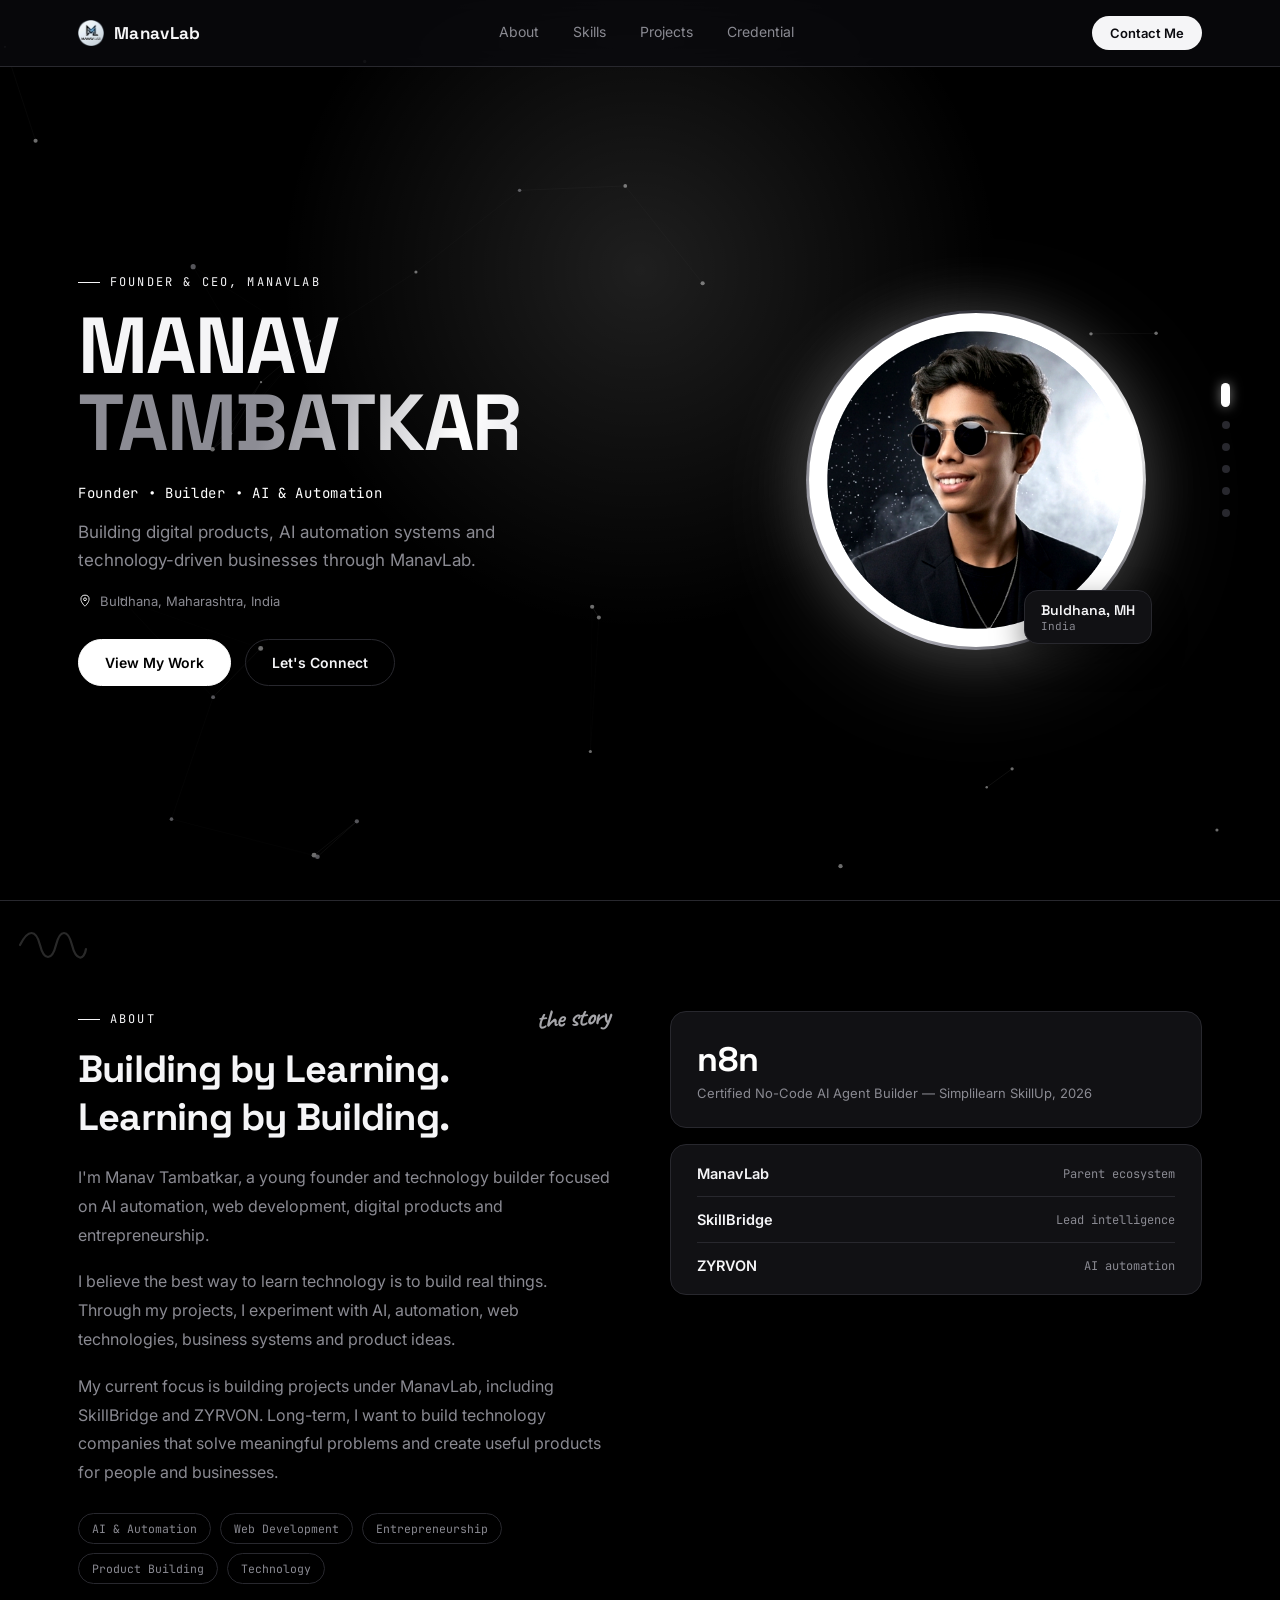
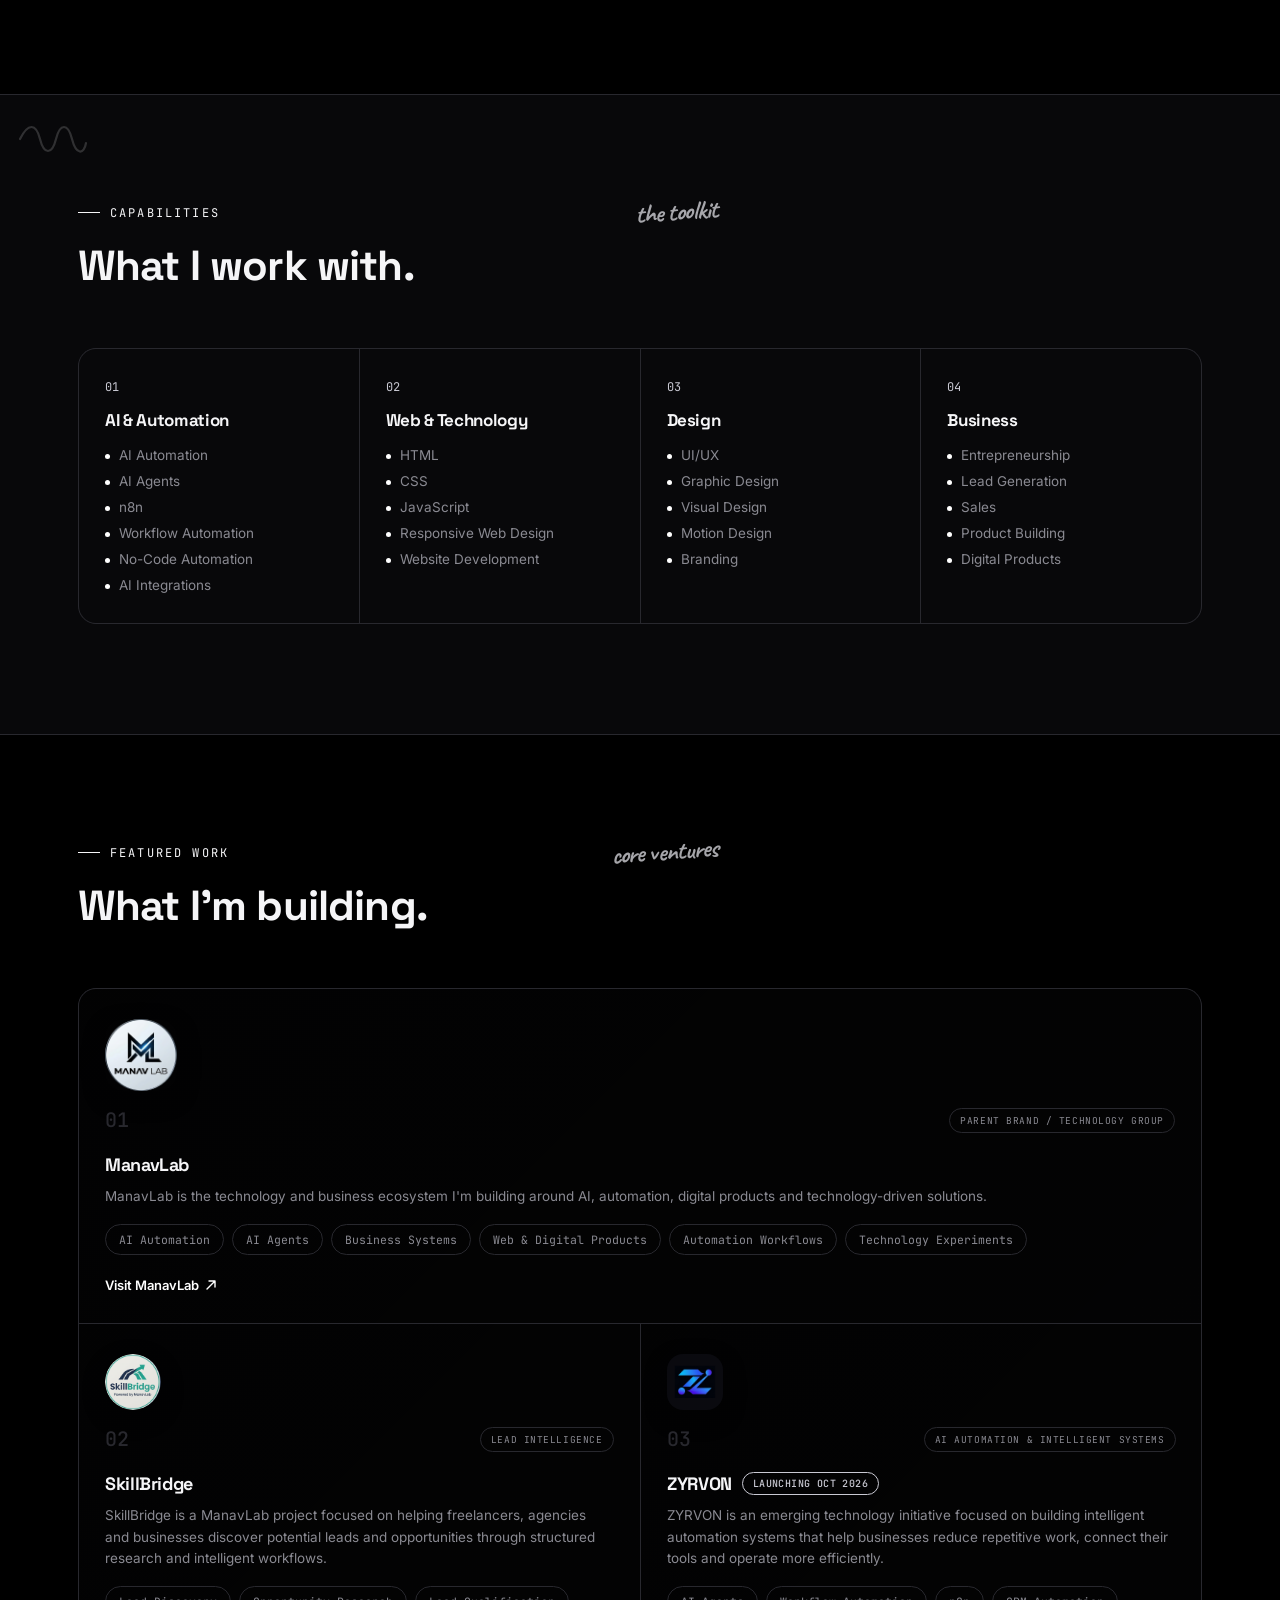
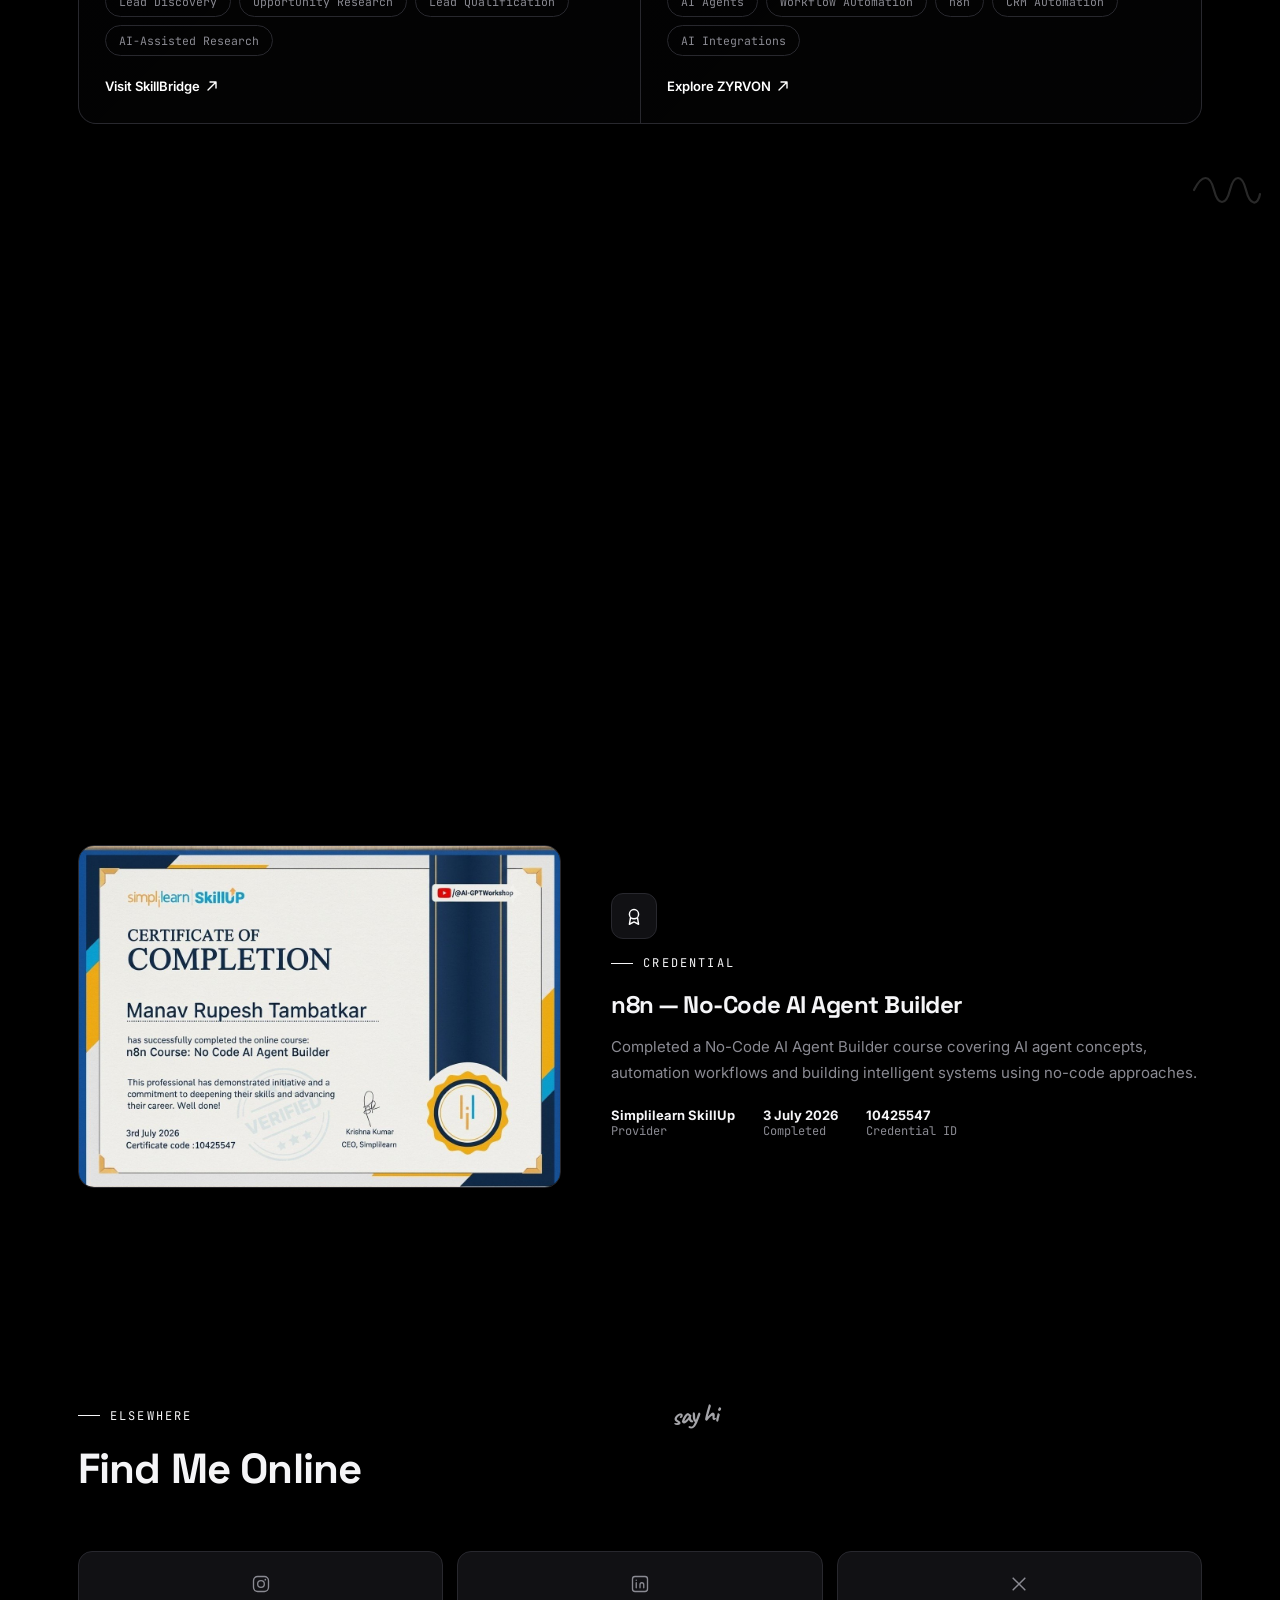
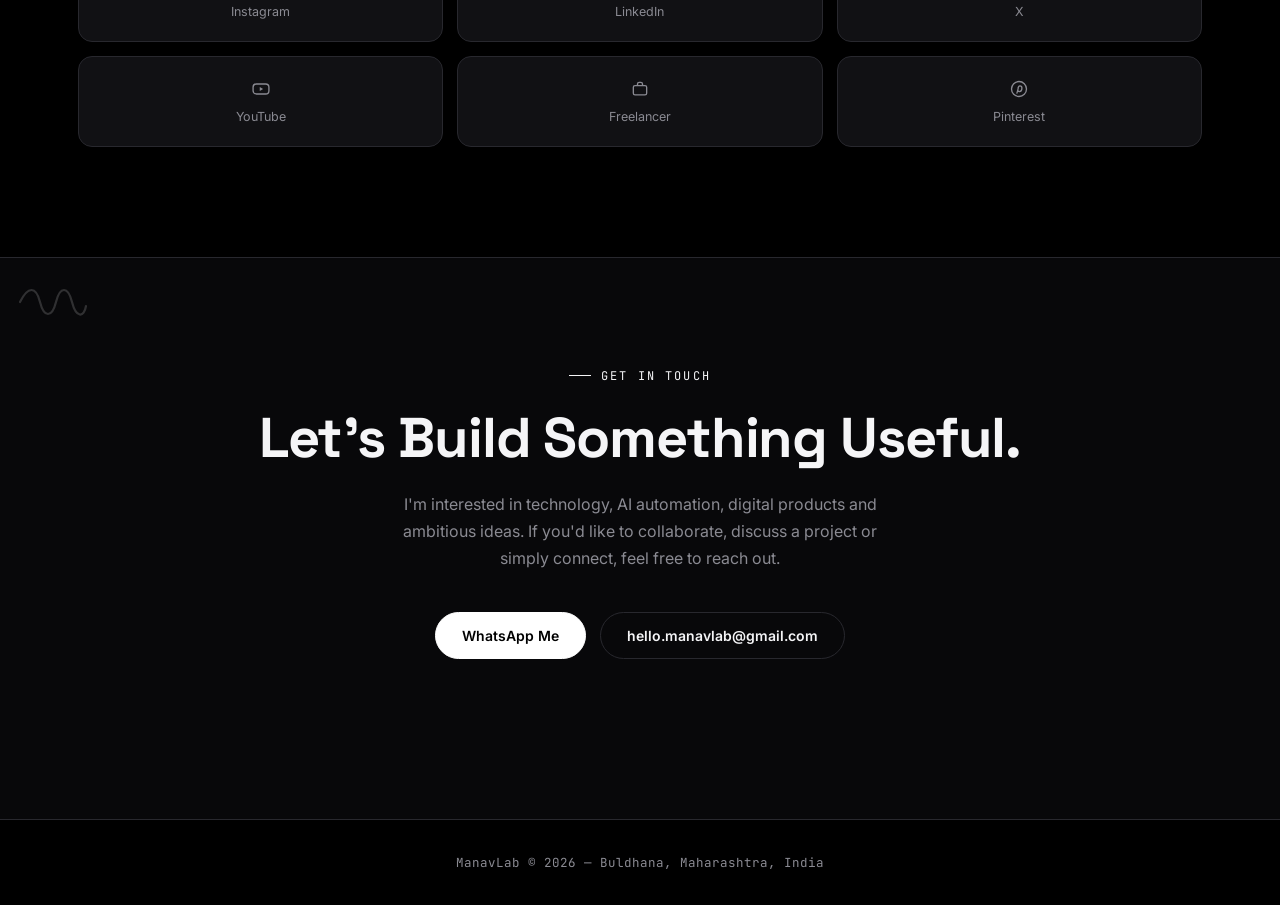
==== index.html @ f9acd912 "index.html" ====
<!DOCTYPE html>
<html lang="en">
<head>
<meta charset="UTF-8">
<meta name="viewport" content="width=device-width, initial-scale=1.0">
<title>Manav Tambatkar — Founder, Builder &amp; AI Automation</title>
<meta name="description" content="Portfolio of Manav Tambatkar, founder and technology builder working on AI automation, web development, digital products and technology ventures through ManavLab.">
<meta property="og:type" content="website">
<meta property="og:url" content="https://manav-tambatkar-krap.vercel.app">
<meta property="og:title" content="Manav Tambatkar — Founder, Builder &amp; AI Automation">
<meta property="og:description" content="Portfolio of Manav Tambatkar, founder and technology builder working on AI automation, web development, digital products and technology ventures through ManavLab.">
<meta name="twitter:card" content="summary">
<meta name="twitter:title" content="Manav Tambatkar — Founder, Builder &amp; AI Automation">
<meta name="twitter:description" content="Portfolio of Manav Tambatkar, founder and technology builder working on AI automation, web development, digital products and technology ventures through ManavLab.">
<link rel="preconnect" href="https://fonts.googleapis.com">
<link rel="preconnect" href="https://fonts.gstatic.com" crossorigin>
<link href="https://fonts.googleapis.com/css2?family=Space+Grotesk:wght@400;500;600;700&family=Inter:wght@400;500;600;700&family=JetBrains+Mono:wght@400;500&family=Caveat:wght@600;700&display=swap" rel="stylesheet">
<style>
  :root{
    --bg:#000000;
    --bg-alt:#08080a;
    --surface:#111114;
    --surface-2:#18181c;
    --border:#28282e;
    --text:#f5f5f7;
    --muted:#8a8a92;
    --blue:#ffffff;
    --purple:#c9c9d3;
    --cyan:#e8e8ec;
    --glow: 255,255,255;
  }
  *{margin:0;padding:0;box-sizing:border-box;}
  html{scroll-behavior:smooth;}
  body{
    background:var(--bg);
    color:var(--text);
    font-family:'Inter',sans-serif;
    overflow-x:hidden;
    -webkit-font-smoothing:antialiased;
    cursor:default;
  }
  ::selection{background:#fff;color:#000;}
  a{color:inherit;text-decoration:none;}
  .wrap{max-width:1180px;margin:0 auto;padding:0 28px;}
  .eyebrow{
    font-family:'JetBrains Mono',monospace;
    font-size:12px;letter-spacing:.18em;text-transform:uppercase;
    color:var(--text);display:flex;align-items:center;gap:10px;margin-bottom:18px;
  }
  .eyebrow::before{content:'';width:22px;height:1px;background:var(--text);display:inline-block;}
  h1,h2,h3{font-family:'Space Grotesk',sans-serif;font-weight:700;letter-spacing:-.02em;}

  /* scroll reveal */
  .reveal{opacity:0;transform:translateY(28px);transition:opacity .8s cubic-bezier(.16,1,.3,1),transform .8s cubic-bezier(.16,1,.3,1);}
  .reveal.in{opacity:1;transform:translateY(0);}
  .reveal-stagger.in > *{opacity:1;transform:translateY(0);}
  .reveal-stagger > *{opacity:0;transform:translateY(24px);transition:opacity .7s cubic-bezier(.16,1,.3,1),transform .7s cubic-bezier(.16,1,.3,1);}
  .reveal-stagger > *:nth-child(1){transition-delay:.03s;}
  .reveal-stagger > *:nth-child(2){transition-delay:.11s;}
  .reveal-stagger > *:nth-child(3){transition-delay:.19s;}
  .reveal-stagger > *:nth-child(4){transition-delay:.27s;}
  .reveal-stagger > *:nth-child(5){transition-delay:.35s;}
  .reveal-stagger > *:nth-child(6){transition-delay:.43s;}
  .reveal-stagger > *:nth-child(7){transition-delay:.51s;}
  .reveal-stagger > *:nth-child(8){transition-delay:.59s;}
  .reveal-stagger > *:nth-child(9){transition-delay:.67s;}

  @media(prefers-reduced-motion: reduce){
    html{scroll-behavior:auto;}
    *{animation-duration:.001ms !important; transition-duration:.001ms !important;}
    .reveal, .reveal-stagger > *{opacity:1 !important;transform:none !important;}
  }

  /* ---------- NAV ---------- */
  header{
    position:fixed;top:0;left:0;right:0;z-index:100;
    background:rgba(10,10,15,.72);backdrop-filter:blur(14px);
    border-bottom:1px solid var(--border);
  }
  nav{display:flex;align-items:center;justify-content:space-between;padding:16px 28px;max-width:1180px;margin:0 auto;}
  .brand{display:flex;align-items:center;gap:10px;font-family:'Space Grotesk',sans-serif;font-weight:700;font-size:17px;letter-spacing:.02em;}
  .brand img{height:26px;width:auto;display:block;}
  .navlinks{display:flex;gap:34px;font-size:14px;color:var(--muted);}
  .navlinks a{position:relative;padding-bottom:3px;transition:color .2s;}
  .navlinks a::after{content:'';position:absolute;left:0;bottom:0;width:0;height:1px;background:#fff;transition:width .3s cubic-bezier(.16,1,.3,1);}
  .navlinks a:hover{color:var(--text);}
  .navlinks a:hover::after{width:100%;}
  .nav-cta{
    font-size:13px;font-weight:600;padding:9px 18px;border-radius:100px;
    background:var(--text);color:#0a0a0f;
  }
  .nav-cta:hover{background:var(--blue);color:#fff;}
  .burger{display:none;background:none;border:none;color:var(--text);font-size:22px;}
  @media(max-width:820px){
    .navlinks{display:none;}
  }

  /* ---------- HERO ---------- */
  .hero{
    position:relative;min-height:100svh;display:flex;align-items:center;
    padding:140px 0 80px;overflow:hidden;
  }
  #node-canvas{position:absolute;inset:0;width:100%;height:100%;opacity:.5;}
  .spotlight{
    position:absolute;inset:0;pointer-events:none;z-index:1;
    background:radial-gradient(600px circle at var(--mx,50%) var(--my,30%), rgba(var(--glow),.12), transparent 60%);
    transition:background .1s linear;
  }
  .hero-inner{
    position:relative;z-index:2;display:grid;grid-template-columns:1.15fr .85fr;
    gap:60px;align-items:center;width:100%;
  }
  .hero .eyebrow{opacity:0;transform:translateY(16px);animation:heroIn .8s cubic-bezier(.16,1,.3,1) .1s forwards;}
  .hero h1{
    font-size:clamp(40px,6.2vw,84px);line-height:.97;margin-bottom:22px;
    opacity:0;transform:translateY(20px);animation:heroIn .9s cubic-bezier(.16,1,.3,1) .22s forwards;
  }
  .hero h1 .line2{
    background:linear-gradient(110deg,#8c8c94 20%,var(--blue) 40%,var(--purple) 55%,#8c8c94 75%);
    background-size:220% 100%;
    -webkit-background-clip:text;background-clip:text;color:transparent;
    animation:shimmer 5s linear infinite;
    display:inline-block;
  }
  @keyframes shimmer{
    0%{background-position:180% 0;}
    100%{background-position:-40% 0;}
  }
  @keyframes heroIn{to{opacity:1;transform:translateY(0);}}
  .hero p.lede{
    font-size:17px;line-height:1.65;color:var(--muted);max-width:480px;margin-bottom:18px;
    opacity:0;transform:translateY(18px);animation:heroIn .9s cubic-bezier(.16,1,.3,1) .38s forwards;
  }
  .hero-subtitle{
    font-family:'JetBrains Mono',monospace;font-size:14px;letter-spacing:.05em;
    color:var(--blue);margin-bottom:16px;
    opacity:0;transform:translateY(18px);animation:heroIn .9s cubic-bezier(.16,1,.3,1) .28s forwards;
  }
  .hero-location{
    display:flex;align-items:center;gap:8px;font-size:13px;color:var(--muted);margin-bottom:30px;
    opacity:0;transform:translateY(16px);animation:heroIn .9s cubic-bezier(.16,1,.3,1) .46s forwards;
  }
  .hero-location svg{flex-shrink:0;color:var(--blue);}
  @media(max-width:900px){.hero-location{justify-content:center;}}
  .hero-actions{
    display:flex;gap:14px;flex-wrap:wrap;
    opacity:0;transform:translateY(18px);animation:heroIn .9s cubic-bezier(.16,1,.3,1) .56s forwards;
  }
  .btn{
    position:relative;overflow:hidden;
    display:inline-flex;align-items:center;gap:8px;padding:14px 26px;border-radius:100px;
    font-size:14px;font-weight:600;border:1px solid var(--border);transition:.25s;
  }
  .btn::before{
    content:'';position:absolute;top:0;left:-120%;width:60%;height:100%;
    background:linear-gradient(110deg,transparent,rgba(255,255,255,.5),transparent);
    transform:skewX(-20deg);transition:left .6s ease;
  }
  .btn:hover::before{left:140%;}
  .btn-primary{background:#fff;border-color:#fff;color:#000;box-shadow:0 0 0 0 rgba(255,255,255,.4);}
  .btn-primary:hover{transform:translateY(-2px);box-shadow:0 8px 30px rgba(255,255,255,.25);}
  .btn-ghost{color:var(--text);}
  .btn-ghost:hover{border-color:var(--text);transform:translateY(-2px);}
  .hero-photo{
    position:relative;justify-self:center;
    opacity:0;transform:scale(.9);animation:photoIn 1s cubic-bezier(.16,1,.3,1) .2s forwards;
  }
  @keyframes photoIn{to{opacity:1;transform:scale(1);}}
  .photo-ring{
    position:relative;width:min(340px,80vw);aspect-ratio:1/1;border-radius:50%;
    padding:3px;background:conic-gradient(from var(--rot,0deg),#2a2a32,var(--blue),#2a2a32 40%,var(--purple) 60%,#2a2a32);
    animation:spinRing 8s linear infinite;
    box-shadow:0 0 60px rgba(var(--glow),.18);
  }
  @keyframes spinRing{to{--rot:360deg;}}
  @property --rot{syntax:'<angle>';inherits:true;initial-value:0deg;}
  .photo-ring img{
    width:100%;height:100%;border-radius:50%;object-fit:cover;display:block;
    background:var(--bg);
    filter:contrast(1.15) brightness(1.05) saturate(1.1) drop-shadow(0 20px 50px rgba(255,255,255,.15));
  }
  .badge-float{
    position:absolute;bottom:6px;right:-6px;background:var(--surface);
    border:1px solid var(--border);border-radius:14px;padding:10px 16px;
    font-family:'JetBrains Mono',monospace;font-size:11px;color:var(--muted);
    box-shadow:0 12px 30px rgba(0,0,0,.5);
    opacity:0;animation:heroIn .7s cubic-bezier(.16,1,.3,1) .8s forwards;
  }
  .badge-float b{color:var(--text);display:block;font-family:'Space Grotesk',sans-serif;font-size:14px;font-weight:600;}
  @media(max-width:900px){
    .hero-inner{grid-template-columns:1fr;text-align:center;gap:36px;}
    .hero p.lede{margin-left:auto;margin-right:auto;}
    .hero-actions{justify-content:center;}
    .hero-photo{order:-1;}
  }

  /* ---------- SECTION SHELL ---------- */
  section{padding:110px 0;position:relative;scroll-margin-top:70px;}
  html{scroll-snap-type:y proximity;}
  .hero, #about, #skills, #projects, #cert, #contact{scroll-snap-align:start;}
  .section-head{max-width:640px;margin-bottom:56px;position:relative;}
  .section-head h2{font-size:clamp(28px,4vw,42px);}
  .script-accent{
    font-family:'Caveat',cursive;font-weight:700;color:var(--text);
    display:inline-block;transform:rotate(-3deg);opacity:.88;
    font-size:1.5em;line-height:1;position:relative;
  }
  .flourish{
    position:absolute;top:-6px;right:0;font-size:26px;
    transform:rotate(-4deg);opacity:.75;color:#dcdce2;
    pointer-events:none;white-space:nowrap;
  }
  @media(max-width:700px){.flourish{position:static;display:block;margin-top:4px;transform:rotate(-2deg);}}

  /* doodle squiggle decorations */
  .doodle{position:absolute;opacity:.16;pointer-events:none;z-index:0;animation:doodleFloat 7s ease-in-out infinite;}
  .doodle svg{display:block;}
  @keyframes doodleFloat{
    0%,100%{transform:translateY(0) rotate(0deg);}
    50%{transform:translateY(-14px) rotate(4deg);}
  }
  .doodle-tl{top:24px;left:18px;animation-delay:.2s;}
  .doodle-br{bottom:24px;right:18px;animation-delay:1.1s;}

  /* side pagination dots */
  .side-nav{
    position:fixed;right:22px;top:50%;transform:translateY(-50%);
    z-index:90;display:flex;flex-direction:column;gap:14px;
  }
  .side-nav a{
    width:8px;height:8px;border-radius:50%;background:var(--border);
    display:block;transition:.3s;position:relative;
  }
  .side-nav a::after{
    content:attr(data-label);position:absolute;right:18px;top:50%;transform:translateY(-50%);
    font-family:'JetBrains Mono',monospace;font-size:10px;color:var(--muted);
    white-space:nowrap;opacity:0;transition:opacity .2s;
  }
  .side-nav a:hover::after{opacity:1;}
  .side-nav a.active{background:#fff;width:9px;height:24px;border-radius:5px;box-shadow:0 0 12px rgba(255,255,255,.5);}
  @media(max-width:900px){.side-nav{display:none;}}

  /* ---------- ABOUT ---------- */
  #about{border-top:1px solid var(--border);}
  .about-grid{display:grid;grid-template-columns:1fr 1fr;gap:60px;align-items:start;}
  .about-grid p{color:var(--muted);font-size:16px;line-height:1.8;margin-bottom:18px;}
  .tag-row{display:flex;flex-wrap:wrap;gap:9px;margin-top:26px;}
  .tag{
    font-family:'JetBrains Mono',monospace;font-size:11.5px;padding:7px 13px;
    border:1px solid var(--border);border-radius:100px;color:var(--muted);
  }
  .stat-card{background:var(--surface);border:1px solid var(--border);border-radius:16px;padding:26px;margin-bottom:16px;}
  .stat-card .num{font-family:'Space Grotesk',sans-serif;font-size:34px;font-weight:700;color:var(--blue);}
  .stat-card .lbl{font-size:13px;color:var(--muted);margin-top:4px;}
  .stat-row{display:grid;grid-template-columns:1fr 1fr;gap:16px;}
  .stat-list{list-style:none;background:var(--surface);border:1px solid var(--border);border-radius:16px;padding:6px 26px;}
  .stat-list li{font-size:14.5px;font-weight:600;color:var(--text);padding:14px 0;display:flex;align-items:center;justify-content:space-between;gap:10px;border-top:1px solid var(--border);}
  .stat-list li:first-child{border-top:none;}
  .stat-list li span{font-size:12px;font-weight:400;color:var(--muted);font-family:'JetBrains Mono',monospace;}
  @media(max-width:820px){.about-grid{grid-template-columns:1fr;}}

  /* ---------- SKILLS ---------- */
  #skills{background:var(--bg-alt);border-top:1px solid var(--border);border-bottom:1px solid var(--border);}
  .skill-grid{display:grid;grid-template-columns:repeat(4,1fr);gap:1px;background:var(--border);border:1px solid var(--border);border-radius:18px;overflow:hidden;}
  .skill-col{background:var(--bg-alt);padding:30px 26px;}
  .skill-col .idx{font-family:'JetBrains Mono',monospace;color:var(--purple);font-size:12px;margin-bottom:14px;}
  .skill-col h3{font-size:17px;margin-bottom:16px;}
  .skill-col ul{list-style:none;display:flex;flex-direction:column;gap:10px;}
  .skill-col li{font-size:13.5px;color:var(--muted);padding-left:14px;position:relative;}
  .skill-col li::before{content:'';position:absolute;left:0;top:7px;width:5px;height:5px;border-radius:50%;background:var(--blue);}
  @media(max-width:900px){.skill-grid{grid-template-columns:1fr 1fr;}}
  @media(max-width:560px){.skill-grid{grid-template-columns:1fr;}}

  /* ---------- PROJECTS ---------- */
  .proj-card{
    background:var(--surface);background-size:cover;background-position:center;padding:30px 26px;display:flex;flex-direction:column;min-height:230px;
    transition:all .3s, transform .25s cubic-bezier(.16,1,.3,1);
    transform-style:preserve-3d;will-change:transform;position:relative;overflow:hidden;
  }
  .proj-card::after{
    content:'';position:absolute;inset:0;
    background:linear-gradient(135deg, rgba(0,0,0,.88) 0%, rgba(0,0,0,.82) 100%);
    z-index:0;pointer-events:none;transition:opacity .3s;
  }
  .proj-card > *{position:relative;z-index:1;}
  .proj-card:hover{box-shadow:0 20px 50px rgba(0,0,0,.7), inset 0 1px 0 rgba(255,255,255,.06);z-index:2;}
  .proj-card:hover::after{opacity:0.8;}
  .proj-card::before{
    content:'';position:absolute;inset:0;opacity:0;transition:opacity .3s;
    background:radial-gradient(220px circle at var(--px,50%) var(--py,50%), rgba(255,255,255,.1), transparent 70%);
    pointer-events:none;z-index:2;
  }
  .proj-card:hover::before{opacity:1;}
  .proj-top{display:flex;align-items:center;justify-content:space-between;margin-bottom:20px;}
  .proj-num{font-family:'JetBrains Mono',monospace;font-size:20px;font-weight:500;color:var(--border);}
  .proj-label{
    font-family:'JetBrains Mono',monospace;font-size:9.5px;letter-spacing:.06em;text-transform:uppercase;
    padding:5px 10px;border-radius:100px;border:1px solid var(--border);color:var(--muted);
  }
  .proj-card h3{font-size:18px;margin-bottom:10px;}
  .proj-card p{font-size:13.5px;color:var(--muted);line-height:1.6;flex-grow:1;}
  .proj-link{
    margin-top:18px;font-size:13px;font-weight:600;color:var(--blue);display:inline-flex;align-items:center;gap:6px;
  }
  .proj-link svg{transition:.2s;}
  .proj-card:hover .proj-link svg{transform:translate(2px,-2px);}

  /* ---------- FEATURED WORK SHOWCASE ---------- */
  .showcase-grid{display:grid;grid-template-columns:1fr 1fr;gap:1px;background:var(--border);border:1px solid var(--border);border-radius:18px;overflow:hidden;}
  .showcase-grid .proj-card.featured{grid-column:1/-1;min-height:250px;}
  .proj-card h3{display:flex;align-items:center;flex-wrap:wrap;gap:10px;}
  .proj-tags{display:flex;flex-wrap:wrap;gap:8px;margin:16px 0 4px;}
  .proj-logo{width:56px;height:56px;border-radius:16px;object-fit:cover;display:block;margin-bottom:16px;box-shadow:0 8px 22px rgba(0,0,0,.4);}
  .proj-card.featured .proj-logo{width:64px;height:64px;border-radius:18px;}
  .proj-logo.circle{border-radius:50%;background:transparent;}
  .proj-card.featured .proj-logo.circle{width:72px;height:72px;}
  .status-badge{
    display:inline-block;font-family:'JetBrains Mono',monospace;font-size:10px;font-weight:500;
    letter-spacing:.04em;text-transform:uppercase;padding:4px 10px;border-radius:100px;
    border:1px solid var(--purple);color:var(--purple);
  }
  @media(max-width:700px){.showcase-grid{grid-template-columns:1fr;}}

  /* ---------- QUICK LINKS ---------- */
  .links-grid{display:grid;grid-template-columns:repeat(3,1fr);gap:16px;}
  .link-card{
    background:var(--surface);border:1px solid var(--border);border-radius:14px;padding:22px;
    display:flex;flex-direction:column;justify-content:space-between;gap:18px;min-height:130px;transition:.25s;
  }
  .link-card:hover{border-color:var(--blue);transform:translateY(-3px);}
  .link-card h4{font-size:16px;margin-bottom:4px;font-family:'Space Grotesk',sans-serif;}
  .link-card p{font-size:12.5px;color:var(--muted);}
  @media(max-width:700px){.links-grid{grid-template-columns:1fr;}}

  /* ---------- FIND ME ONLINE ---------- */
  .social-grid{display:grid;grid-template-columns:repeat(3,1fr);gap:14px;}
  .social-card{
    background:var(--surface);border:1px solid var(--border);border-radius:14px;padding:22px 10px;
    display:flex;flex-direction:column;align-items:center;gap:10px;font-size:12.5px;color:var(--muted);transition:.25s;
  }
  .social-card svg{width:20px;height:20px;transition:.25s;}
  .social-card:hover{border-color:var(--blue);color:var(--text);transform:translateY(-3px);}
  .social-card:hover svg{color:var(--blue);}
  @media(max-width:700px){.social-grid{grid-template-columns:repeat(2,1fr);}}

  /* ---------- CERT ICON ---------- */
  .cert-icon{
    width:46px;height:46px;border-radius:12px;background:var(--surface);border:1px solid var(--border);
    display:flex;align-items:center;justify-content:center;color:var(--blue);margin-bottom:16px;
  }
  .cert-wrap{display:grid;grid-template-columns:.9fr 1.1fr;gap:50px;align-items:center;}
  .cert-img{border-radius:16px;overflow:hidden;border:1px solid var(--border);box-shadow:0 30px 60px rgba(0,0,0,.5);}
  .cert-img img{width:100%;display:block;}
  .cert-text h3{font-size:24px;margin-bottom:14px;}
  .cert-text p{color:var(--muted);font-size:15px;line-height:1.7;margin-bottom:8px;}
  .cert-meta{margin-top:22px;display:flex;gap:28px;font-family:'JetBrains Mono',monospace;font-size:12px;color:var(--muted);flex-wrap:wrap;}
  .cert-meta b{color:var(--text);display:block;font-family:'Inter',sans-serif;font-size:13px;}
  @media(max-width:820px){.cert-wrap{grid-template-columns:1fr;}}

  /* ---------- CONTACT ---------- */
  #contact{background:var(--bg-alt);border-top:1px solid var(--border);text-align:center;}
  #contact h2{font-size:clamp(32px,5.5vw,56px);margin-bottom:18px;}
  #contact .lede{color:var(--muted);max-width:520px;margin:0 auto 40px;font-size:16px;line-height:1.7;}
  .contact-actions{display:flex;gap:14px;justify-content:center;flex-wrap:wrap;margin-bottom:50px;}

  footer{padding:34px 0;border-top:1px solid var(--border);text-align:center;color:var(--muted);font-size:12.5px;font-family:'JetBrains Mono',monospace;}
</style>
</head>
<body>

<nav class="side-nav" id="side-nav">
  <a href="#hero-section" data-label="Home" class="active"></a>
  <a href="#about" data-label="About"></a>
  <a href="#skills" data-label="Skills"></a>
  <a href="#projects" data-label="Projects"></a>
  <a href="#cert" data-label="Credential"></a>
  <a href="#contact" data-label="Contact"></a>
</nav>

<header>
  <nav>
    <div class="brand"><img src="[data-uri]" alt="ManavLab logo"> ManavLab</div>
    <div class="navlinks">
      <a href="#about">About</a>
      <a href="#skills">Skills</a>
      <a href="#projects">Projects</a>
      <a href="#cert">Credential</a>
    </div>
    <a href="#contact" class="nav-cta">Contact Me</a>
  </nav>
</header>

<section class="hero" id="hero-section">
  <canvas id="node-canvas"></canvas>
  <div class="spotlight" id="spotlight"></div>
  <div class="wrap hero-inner">
    <div>
      <div class="eyebrow">Founder &amp; CEO, ManavLab</div>
      <h1>MANAV<br><span class="line2">TAMBATKAR</span></h1>
      <p class="hero-subtitle">Founder • Builder • AI &amp; Automation</p>
      <p class="lede">Building digital products, AI automation systems and technology-driven businesses through ManavLab.</p>
      <div class="hero-location">
        <svg width="14" height="14" viewBox="0 0 24 24" fill="none"><path d="M12 21s7-6.5 7-12a7 7 0 1 0-14 0c0 5.5 7 12 7 12Z" stroke="currentColor" stroke-width="1.6"/><circle cx="12" cy="9" r="2.4" stroke="currentColor" stroke-width="1.6"/></svg>
        Buldhana, Maharashtra, India
      </div>
      <div class="hero-actions">
        <a href="#projects" class="btn btn-primary">View My Work</a>
        <a href="#contact" class="btn btn-ghost">Let's Connect</a>
      </div>
    </div>
    <div class="hero-photo">
      <div class="photo-ring">
        <img src="[data-uri]" alt="Manav Rupesh Tambatkar">
      </div>
      <div class="badge-float"><b>Buldhana, MH</b>India</div>
    </div>
  </div>
</section>

<section id="about">
  <div class="doodle doodle-tl"><svg width="70" height="40" viewBox="0 0 70 40" fill="none"><path d="M2 20C10 4 18 4 22 20C26 36 34 36 38 20C42 4 50 4 54 20C58 36 66 36 68 24" stroke="#fff" stroke-width="2.2" stroke-linecap="round"/></svg></div>
  <div class="wrap about-grid reveal-stagger">
    <div style="position:relative;">
      <div class="eyebrow">About</div>
      <h2 style="font-size:clamp(26px,3.6vw,38px);margin-bottom:22px;">Building by Learning.<br>Learning by Building.<span class="flourish script-accent">the story</span></h2>
      <p>I'm Manav Tambatkar, a young founder and technology builder focused on AI automation, web development, digital products and entrepreneurship.</p>
      <p>I believe the best way to learn technology is to build real things. Through my projects, I experiment with AI, automation, web technologies, business systems and product ideas.</p>
      <p>My current focus is building projects under ManavLab, including SkillBridge and ZYRVON. Long-term, I want to build technology companies that solve meaningful problems and create useful products for people and businesses.</p>
      <div class="tag-row">
        <span class="tag">AI &amp; Automation</span>
        <span class="tag">Web Development</span>
        <span class="tag">Entrepreneurship</span>
        <span class="tag">Product Building</span>
        <span class="tag">Technology</span>
      </div>
    </div>
    <div>
      <div class="stat-card"><div class="num">n8n</div><div class="lbl">Certified No-Code AI Agent Builder — Simplilearn SkillUp, 2026</div></div>
      <ul class="stat-list">
        <li>ManavLab <span>Parent ecosystem</span></li>
        <li>SkillBridge <span>Lead intelligence</span></li>
        <li>ZYRVON <span>AI automation</span></li>
      </ul>
    </div>
  </div>
</section>

<section id="skills">
  <div class="doodle doodle-tl"><svg width="70" height="40" viewBox="0 0 70 40" fill="none"><path d="M2 20C10 4 18 4 22 20C26 36 34 36 38 20C42 4 50 4 54 20C58 36 66 36 68 24" stroke="#fff" stroke-width="2.2" stroke-linecap="round"/></svg></div>
  <div class="wrap">
    <div class="section-head reveal">
      <div class="eyebrow">Capabilities</div>
      <h2>What I work with.<span class="flourish script-accent">the toolkit</span></h2>
    </div>
    <div class="skill-grid reveal-stagger">
      <div class="skill-col">
        <div class="idx">01</div>
        <h3>AI &amp; Automation</h3>
        <ul>
          <li>AI Automation</li>
          <li>AI Agents</li>
          <li>n8n</li>
          <li>Workflow Automation</li>
          <li>No-Code Automation</li>
          <li>AI Integrations</li>
        </ul>
      </div>
      <div class="skill-col">
        <div class="idx">02</div>
        <h3>Web &amp; Technology</h3>
        <ul>
          <li>HTML</li>
          <li>CSS</li>
          <li>JavaScript</li>
          <li>Responsive Web Design</li>
          <li>Website Development</li>
        </ul>
      </div>
      <div class="skill-col">
        <div class="idx">03</div>
        <h3>Design</h3>
        <ul>
          <li>UI/UX</li>
          <li>Graphic Design</li>
          <li>Visual Design</li>
          <li>Motion Design</li>
          <li>Branding</li>
        </ul>
      </div>
      <div class="skill-col">
        <div class="idx">04</div>
        <h3>Business</h3>
        <ul>
          <li>Entrepreneurship</li>
          <li>Lead Generation</li>
          <li>Sales</li>
          <li>Product Building</li>
          <li>Digital Products</li>
        </ul>
      </div>
    </div>
  </div>
</section>

<section id="projects">
  <div class="doodle doodle-br"><svg width="70" height="40" viewBox="0 0 70 40" fill="none"><path d="M2 20C10 4 18 4 22 20C26 36 34 36 38 20C42 4 50 4 54 20C58 36 66 36 68 24" stroke="#fff" stroke-width="2.2" stroke-linecap="round"/></svg></div>
  <div class="wrap">
    <div class="section-head reveal">
      <div class="eyebrow">Featured Work</div>
      <h2>What I'm building.<span class="flourish script-accent">core ventures</span></h2>
    </div>
    <div class="showcase-grid reveal-stagger">
      <a class="proj-card featured" href="https://manav-lab.vercel.app" target="_blank" rel="noopener">
        <img class="proj-logo circle" src="[data-uri]" alt="ManavLab logo">
        <div class="proj-top"><span class="proj-num">01</span><span class="proj-label">Parent Brand / Technology Group</span></div>
        <h3>ManavLab</h3>
        <p>ManavLab is the technology and business ecosystem I'm building around AI, automation, digital products and technology-driven solutions.</p>
        <div class="proj-tags">
          <span class="tag">AI Automation</span><span class="tag">AI Agents</span><span class="tag">Business Systems</span><span class="tag">Web &amp; Digital Products</span><span class="tag">Automation Workflows</span><span class="tag">Technology Experiments</span>
        </div>
        <span class="proj-link">Visit ManavLab <svg width="12" height="12" viewBox="0 0 12 12" fill="none"><path d="M2 10L10 2M10 2H4M10 2V8" stroke="currentColor" stroke-width="1.4" stroke-linecap="round" stroke-linejoin="round"/></svg></span>
      </a>
      <a class="proj-card" href="https://skill-bridge-3pzd.vercel.app" target="_blank" rel="noopener">
        <img class="proj-logo circle" src="[data-uri]" alt="SkillBridge logo">
        <div class="proj-top"><span class="proj-num">02</span><span class="proj-label">Lead Intelligence</span></div>
        <h3>SkillBridge</h3>
        <p>SkillBridge is a ManavLab project focused on helping freelancers, agencies and businesses discover potential leads and opportunities through structured research and intelligent workflows.</p>
        <div class="proj-tags">
          <span class="tag">Lead Discovery</span><span class="tag">Opportunity Research</span><span class="tag">Lead Qualification</span><span class="tag">AI-Assisted Research</span>
        </div>
        <span class="proj-link">Visit SkillBridge <svg width="12" height="12" viewBox="0 0 12 12" fill="none"><path d="M2 10L10 2M10 2H4M10 2V8" stroke="currentColor" stroke-width="1.4" stroke-linecap="round" stroke-linejoin="round"/></svg></span>
      </a>
      <a class="proj-card" href="https://zyrvon-5ewd.vercel.app" target="_blank" rel="noopener">
        <img class="proj-logo" src="[data-uri]" alt="ZYRVON logo">
        <div class="proj-top"><span class="proj-num">03</span><span class="proj-label">AI Automation &amp; Intelligent Systems</span></div>
        <h3>ZYRVON <span class="status-badge">Launching Oct 2026</span></h3>
        <p>ZYRVON is an emerging technology initiative focused on building intelligent automation systems that help businesses reduce repetitive work, connect their tools and operate more efficiently.</p>
        <div class="proj-tags">
          <span class="tag">AI Agents</span><span class="tag">Workflow Automation</span><span class="tag">n8n</span><span class="tag">CRM Automation</span><span class="tag">AI Integrations</span>
        </div>
        <span class="proj-link">Explore ZYRVON <svg width="12" height="12" viewBox="0 0 12 12" fill="none"><path d="M2 10L10 2M10 2H4M10 2V8" stroke="currentColor" stroke-width="1.4" stroke-linecap="round" stroke-linejoin="round"/></svg></span>
      </a>
    </div>
  </div>
</section>

<section id="digital-projects">
  <div class="wrap">
    <div class="section-head reveal">
      <div class="eyebrow">Quick Links</div>
      <h2>My Digital Projects<span class="flourish script-accent">explore</span></h2>
    </div>
    <div class="links-grid reveal-stagger">
      <a class="link-card" href="https://manav-lab.vercel.app" target="_blank" rel="noopener">
        <div><h4>ManavLab</h4><p>Official Website</p></div>
        <span class="proj-link">Visit Website <svg width="12" height="12" viewBox="0 0 12 12" fill="none"><path d="M2 10L10 2M10 2H4M10 2V8" stroke="currentColor" stroke-width="1.4" stroke-linecap="round" stroke-linejoin="round"/></svg></span>
      </a>
      <a class="link-card" href="https://skill-bridge-3pzd.vercel.app" target="_blank" rel="noopener">
        <div><h4>SkillBridge</h4><p>Lead Intelligence Project</p></div>
        <span class="proj-link">Visit Website <svg width="12" height="12" viewBox="0 0 12 12" fill="none"><path d="M2 10L10 2M10 2H4M10 2V8" stroke="currentColor" stroke-width="1.4" stroke-linecap="round" stroke-linejoin="round"/></svg></span>
      </a>
      <a class="link-card" href="https://zyrvon-5ewd.vercel.app" target="_blank" rel="noopener">
        <div><h4>ZYRVON</h4><p>AI Automation &amp; Intelligent Systems</p></div>
        <span class="proj-link">Visit Website <svg width="12" height="12" viewBox="0 0 12 12" fill="none"><path d="M2 10L10 2M10 2H4M10 2V8" stroke="currentColor" stroke-width="1.4" stroke-linecap="round" stroke-linejoin="round"/></svg></span>
      </a>
    </div>
  </div>
</section>

<section id="cert">
  <div class="wrap cert-wrap reveal-stagger">
    <div class="cert-img"><img src="[data-uri]" alt="n8n No-Code AI Agent Builder certificate"></div>
    <div class="cert-text">
      <div class="cert-icon"><svg width="22" height="22" viewBox="0 0 24 24" fill="none"><path d="M12 15a5 5 0 1 0 0-10 5 5 0 0 0 0 10Z" stroke="currentColor" stroke-width="1.6"/><path d="M8.2 13.8 7 21l5-2.5 5 2.5-1.2-7.2" stroke="currentColor" stroke-width="1.6" stroke-linejoin="round"/></svg></div>
      <div class="eyebrow">Credential</div>
      <h3>n8n — No-Code AI Agent Builder</h3>
      <p>Completed a No-Code AI Agent Builder course covering AI agent concepts, automation workflows and building intelligent systems using no-code approaches.</p>
      <div class="cert-meta">
        <div><b>Simplilearn SkillUp</b>Provider</div>
        <div><b>3 July 2026</b>Completed</div>
        <div><b>10425547</b>Credential ID</div>
      </div>
    </div>
  </div>
</section>

<section id="online">
  <div class="wrap">
    <div class="section-head reveal">
      <div class="eyebrow">Elsewhere</div>
      <h2>Find Me Online<span class="flourish script-accent">say hi</span></h2>
    </div>
    <div class="social-grid reveal-stagger">
      <a class="social-card" href="https://www.instagram.com/manav.lab?stkn=YmIyaXBueHQ1d2Ns" target="_blank" rel="noopener noreferrer" aria-label="Manav Tambatkar on Instagram">
        <svg viewBox="0 0 24 24" fill="none"><rect x="3" y="3" width="18" height="18" rx="5" stroke="currentColor" stroke-width="1.6"/><circle cx="12" cy="12" r="4" stroke="currentColor" stroke-width="1.6"/><circle cx="17.2" cy="6.8" r="1" fill="currentColor"/></svg>
        <span>Instagram</span>
      </a>
      <a class="social-card" href="https://www.linkedin.com/in/manav-tambatkar-1b6a83414?utm_source=share_via&utm_content=profile&utm_medium=member_android" target="_blank" rel="noopener noreferrer" aria-label="Manav Tambatkar on LinkedIn">
        <svg viewBox="0 0 24 24" fill="none"><rect x="3" y="3" width="18" height="18" rx="3" stroke="currentColor" stroke-width="1.6"/><path d="M7.5 10.5v6M7.5 7.5v.01M12 16.5v-3.6c0-1.3.9-2.4 2.2-2.4 1.3 0 2.3 1.1 2.3 2.4v3.6" stroke="currentColor" stroke-width="1.6" stroke-linecap="round"/></svg>
        <span>LinkedIn</span>
      </a>
      <a class="social-card" href="https://x.com/Manav237" target="_blank" rel="noopener noreferrer" aria-label="Manav Tambatkar on X">
        <svg viewBox="0 0 24 24" fill="none"><path d="M5 5l14 14M19 5 5 19" stroke="currentColor" stroke-width="1.8" stroke-linecap="round"/></svg>
        <span>X</span>
      </a>
      <a class="social-card" href="https://www.youtube.com/@ManavLab" target="_blank" rel="noopener noreferrer" aria-label="Manav Tambatkar on YouTube">
        <svg viewBox="0 0 24 24" fill="none"><rect x="2.5" y="6" width="19" height="12" rx="4" stroke="currentColor" stroke-width="1.6"/><path d="M10.5 9.7v4.6l4-2.3-4-2.3Z" fill="currentColor"/></svg>
        <span>YouTube</span>
      </a>
      <a class="social-card" href="https://www.freelancer.com/u/manavCreations23?sb=t" target="_blank" rel="noopener noreferrer" aria-label="Manav Tambatkar on Freelancer">
        <svg viewBox="0 0 24 24" fill="none"><rect x="4" y="8" width="16" height="11" rx="2" stroke="currentColor" stroke-width="1.6"/><path d="M9 8V6a2 2 0 0 1 2-2h2a2 2 0 0 1 2 2v2" stroke="currentColor" stroke-width="1.6"/></svg>
        <span>Freelancer</span>
      </a>
      <a class="social-card" href="https://pin.it/6AuaCEwy5" target="_blank" rel="noopener noreferrer" aria-label="Manav Tambatkar on Pinterest">
        <svg viewBox="0 0 24 24" fill="none"><circle cx="12" cy="12" r="9" stroke="currentColor" stroke-width="1.6"/><path d="M9.5 17c1-3.5 1.5-5.4 1.5-5.4m0 0c-.4-1.6.7-3.3 2.2-3.3 1.3 0 2.3 1 2.3 2.6 0 2.3-1.1 4.2-3 4.2-.7 0-1.2-.3-1.5-.8" stroke="currentColor" stroke-width="1.6" stroke-linecap="round"/></svg>
        <span>Pinterest</span>
      </a>
    </div>
  </div>
</section>

<section id="contact">
  <div class="doodle doodle-tl"><svg width="70" height="40" viewBox="0 0 70 40" fill="none"><path d="M2 20C10 4 18 4 22 20C26 36 34 36 38 20C42 4 50 4 54 20C58 36 66 36 68 24" stroke="#fff" stroke-width="2.2" stroke-linecap="round"/></svg></div>
  <div class="wrap">
    <div class="eyebrow" style="justify-content:center;">Get in touch</div>
    <h2>Let's Build Something Useful.</h2>
    <p class="lede">I'm interested in technology, AI automation, digital products and ambitious ideas. If you'd like to collaborate, discuss a project or simply connect, feel free to reach out.</p>
    <div class="contact-actions">
      <a href="https://wa.me/917350259870" class="btn btn-primary" target="_blank" rel="noopener">WhatsApp Me</a>
      <a href="mailto:hello.manavlab@gmail.com" class="btn btn-ghost">hello.manavlab@gmail.com</a>
    </div>
  </div>
</section>

<footer>
  ManavLab &copy; 2026 — Buldhana, Maharashtra, India
</footer>

<script>
// Node-network background animation (automation-workflow motif)
(function(){
  var canvas = document.getElementById('node-canvas');
  var ctx = canvas.getContext('2d');
  var w,h,nodes;
  var reduce = window.matchMedia('(prefers-reduced-motion: reduce)').matches;

  function resize(){
    w = canvas.width = canvas.offsetWidth * devicePixelRatio;
    h = canvas.height = canvas.offsetHeight * devicePixelRatio;
  }
  function init(){
    resize();
    var count = Math.max(18, Math.floor((canvas.offsetWidth*canvas.offsetHeight)/38000));
    nodes = [];
    for(var i=0;i<count;i++){
      nodes.push({
        x: Math.random()*w, y: Math.random()*h,
        vx: (Math.random()-0.5)*0.25*devicePixelRatio,
        vy: (Math.random()-0.5)*0.25*devicePixelRatio,
        r: (Math.random()*1.6+1)*devicePixelRatio
      });
    }
  }
  function step(){
    ctx.clearRect(0,0,w,h);
    var maxDist = 170*devicePixelRatio;
    for(var i=0;i<nodes.length;i++){
      var n = nodes[i];
      if(!reduce){
        n.x += n.vx; n.y += n.vy;
        if(n.x<0||n.x>w) n.vx*=-1;
        if(n.y<0||n.y>h) n.vy*=-1;
      }
    }
    for(var i=0;i<nodes.length;i++){
      for(var j=i+1;j<nodes.length;j++){
        var a=nodes[i], b=nodes[j];
        var dx=a.x-b.x, dy=a.y-b.y;
        var dist = Math.sqrt(dx*dx+dy*dy);
        if(dist<maxDist){
          ctx.strokeStyle = 'rgba(255,255,255,'+(0.14*(1-dist/maxDist))+')';
          ctx.lineWidth = 1;
          ctx.beginPath();
          ctx.moveTo(a.x,a.y); ctx.lineTo(b.x,b.y);
          ctx.stroke();
        }
      }
    }
    for(var i=0;i<nodes.length;i++){
      var n = nodes[i];
      ctx.beginPath();
      ctx.arc(n.x,n.y,n.r,0,Math.PI*2);
      ctx.fillStyle = i%3===0 ? 'rgba(200,200,210,0.85)' : 'rgba(255,255,255,0.85)';
      ctx.fill();
    }
    if(!reduce) requestAnimationFrame(step);
  }
  window.addEventListener('resize', function(){ init(); if(reduce) step(); });
  init();
  step();
})();

// Motion setup (project cards are now static markup, no data rendering needed)
initMotion();

function initMotion(){
  var reduce = window.matchMedia('(prefers-reduced-motion: reduce)').matches;

  // Scroll reveal
  var revealEls = document.querySelectorAll('.reveal, .reveal-stagger');
  if(reduce){
    revealEls.forEach(function(el){ el.classList.add('in'); });
  } else {
    var io = new IntersectionObserver(function(entries){
      entries.forEach(function(entry){
        if(entry.isIntersecting){
          entry.target.classList.add('in');
          io.unobserve(entry.target);
        }
      });
    }, {threshold:0.15, rootMargin:'0px 0px -60px 0px'});
    revealEls.forEach(function(el){ io.observe(el); });
  }

  // Cursor spotlight (hero only)
  if(!reduce){
    var hero = document.getElementById('hero-section');
    var spot = document.getElementById('spotlight');
    if(hero && spot){
      hero.addEventListener('mousemove', function(e){
        var r = hero.getBoundingClientRect();
        spot.style.setProperty('--mx', (e.clientX - r.left) + 'px');
        spot.style.setProperty('--my', (e.clientY - r.top) + 'px');
      });
    }
  }

  // Project card tilt + glow position
  if(!reduce){
    document.querySelectorAll('.proj-card').forEach(function(card){
      card.addEventListener('mousemove', function(e){
        var r = card.getBoundingClientRect();
        var px = e.clientX - r.left, py = e.clientY - r.top;
        var rx = ((py / r.height) - 0.5) * -6;
        var ry = ((px / r.width) - 0.5) * 6;
        card.style.transform = 'perspective(700px) rotateX('+rx+'deg) rotateY('+ry+'deg) translateY(-3px)';
        card.style.setProperty('--px', px+'px');
        card.style.setProperty('--py', py+'px');
      });
      card.addEventListener('mouseleave', function(){
        card.style.transform = '';
      });
    });
  }

  // Count-up stats
  var counters = document.querySelectorAll('.num[data-count]');
  var countIO = new IntersectionObserver(function(entries){
    entries.forEach(function(entry){
      if(entry.isIntersecting){
        var el = entry.target;
        var target = parseInt(el.getAttribute('data-count'),10);
        var suffix = el.getAttribute('data-suffix') || '';
        if(reduce){ el.textContent = target + suffix; countIO.unobserve(el); return; }
        var start = null, dur = 1200;
        function step(ts){
          if(!start) start = ts;
          var p = Math.min((ts-start)/dur, 1);
          var eased = 1 - Math.pow(1-p, 3);
          el.textContent = Math.round(eased*target) + suffix;
          if(p<1) requestAnimationFrame(step);
        }
        requestAnimationFrame(step);
        countIO.unobserve(el);
      }
    });
  }, {threshold:0.5});
  counters.forEach(function(el){ countIO.observe(el); });

  // Side-nav active dot tracking
  var navDots = document.querySelectorAll('.side-nav a');
  if(navDots.length){
    var sectionEls = Array.prototype.map.call(navDots, function(d){
      return document.querySelector(d.getAttribute('href'));
    });
    var navIO = new IntersectionObserver(function(entries){
      entries.forEach(function(entry){
        if(entry.isIntersecting){
          var idx = sectionEls.indexOf(entry.target);
          navDots.forEach(function(d){ d.classList.remove('active'); });
          if(navDots[idx]) navDots[idx].classList.add('active');
        }
      });
    }, {threshold:0.5});
    sectionEls.forEach(function(el){ if(el) navIO.observe(el); });
  }
}
</script>

</body>
</html>
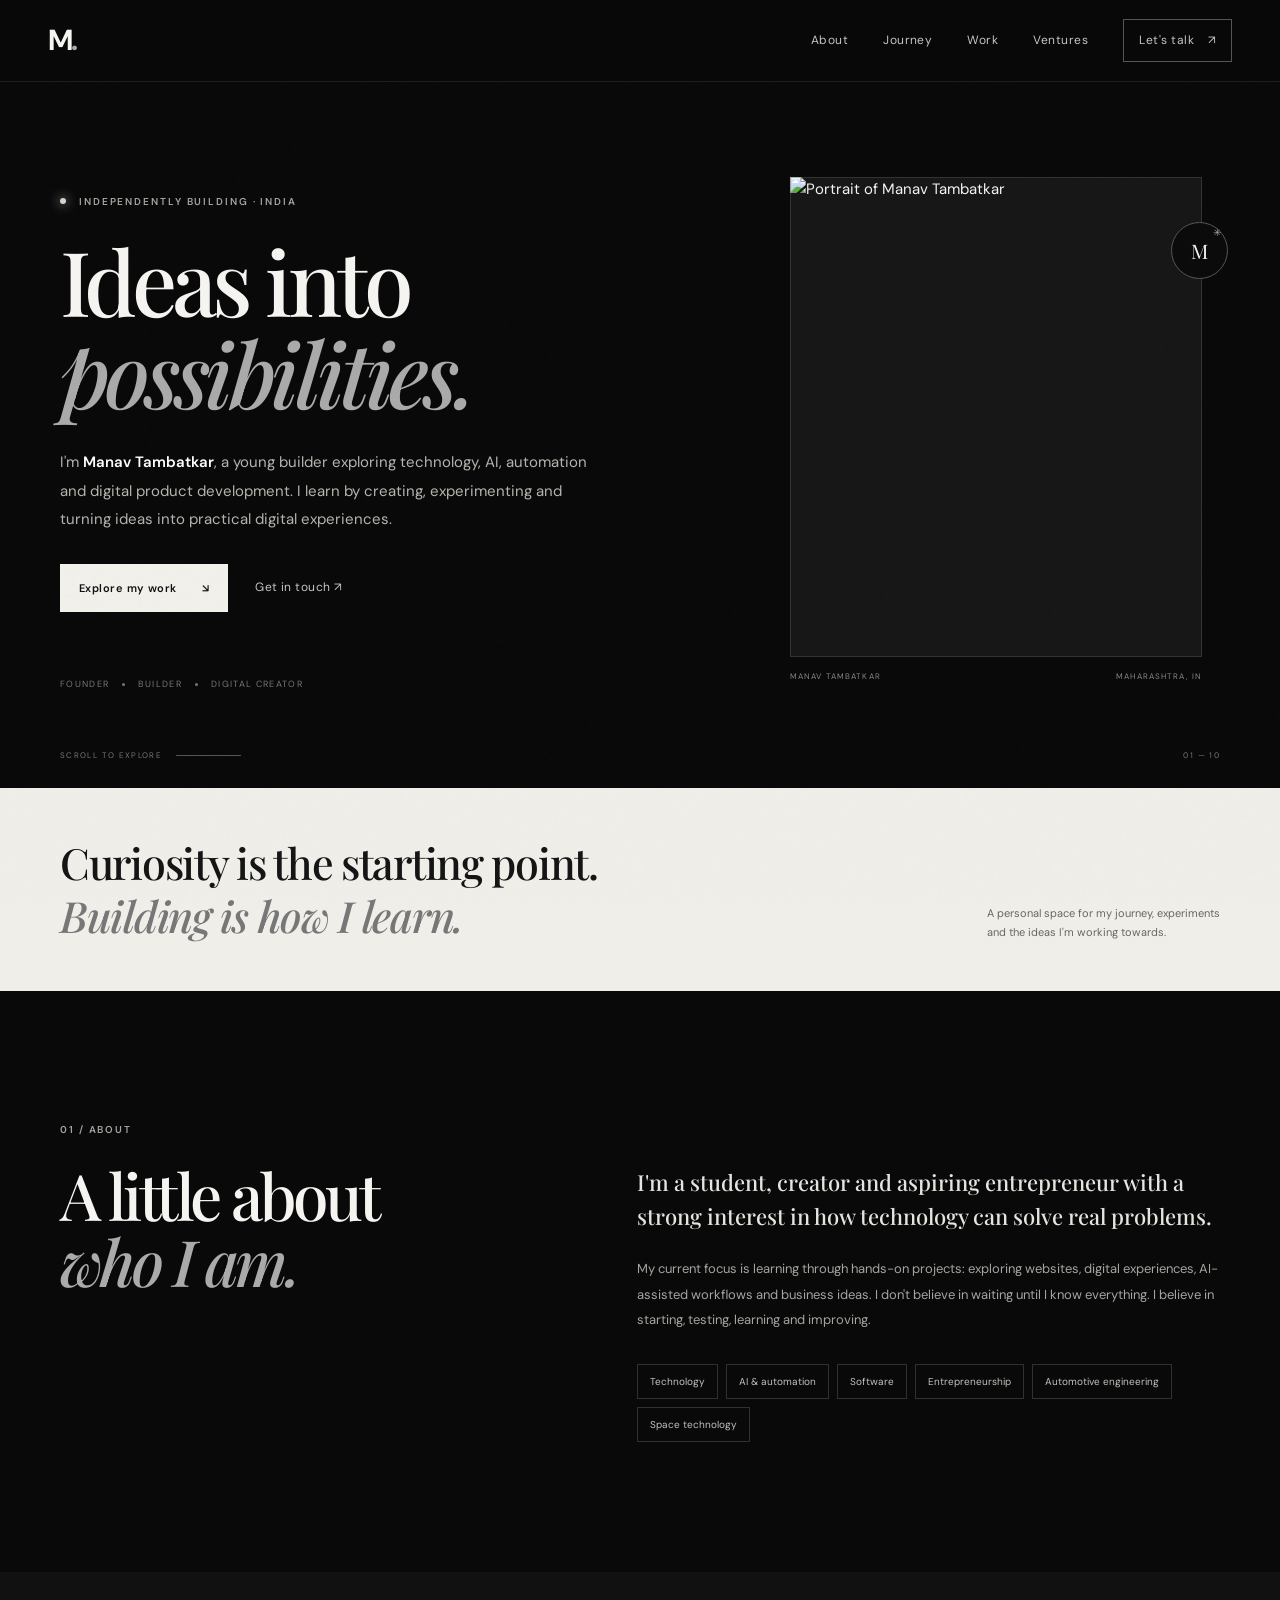
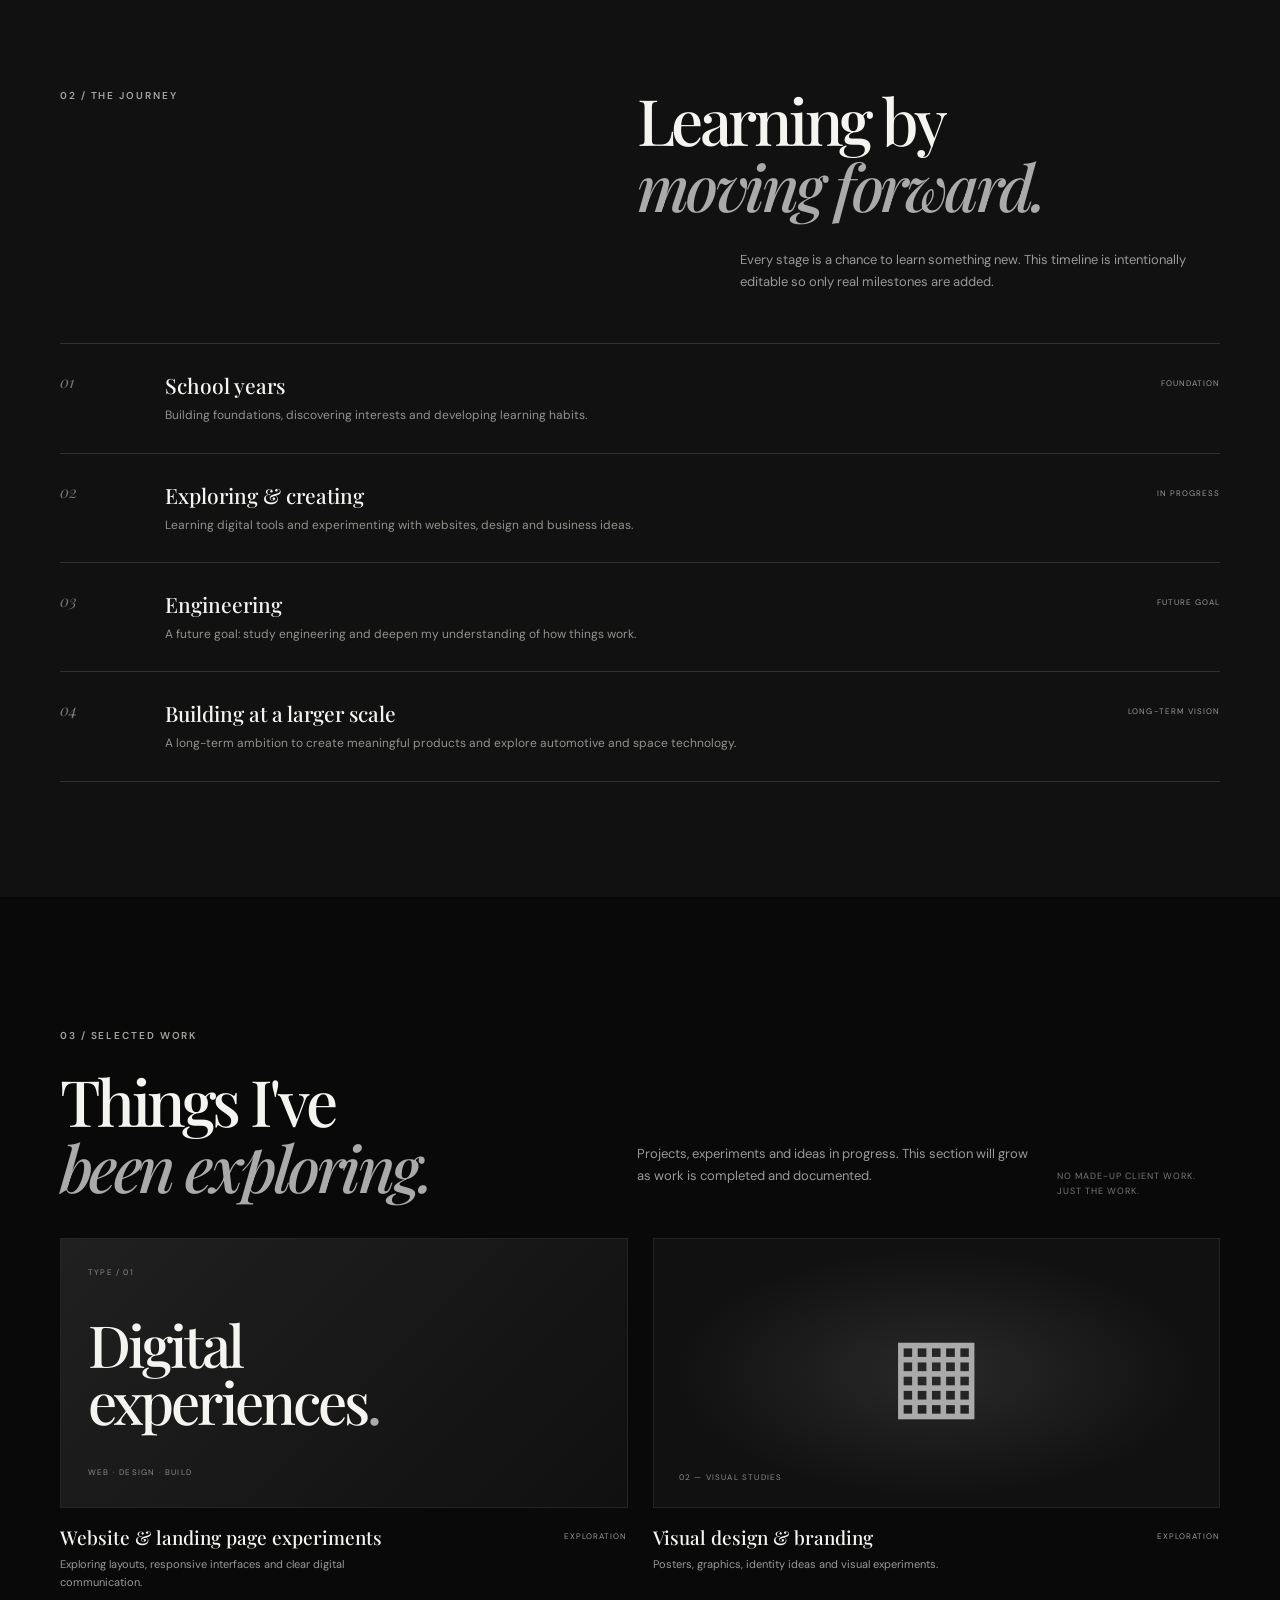
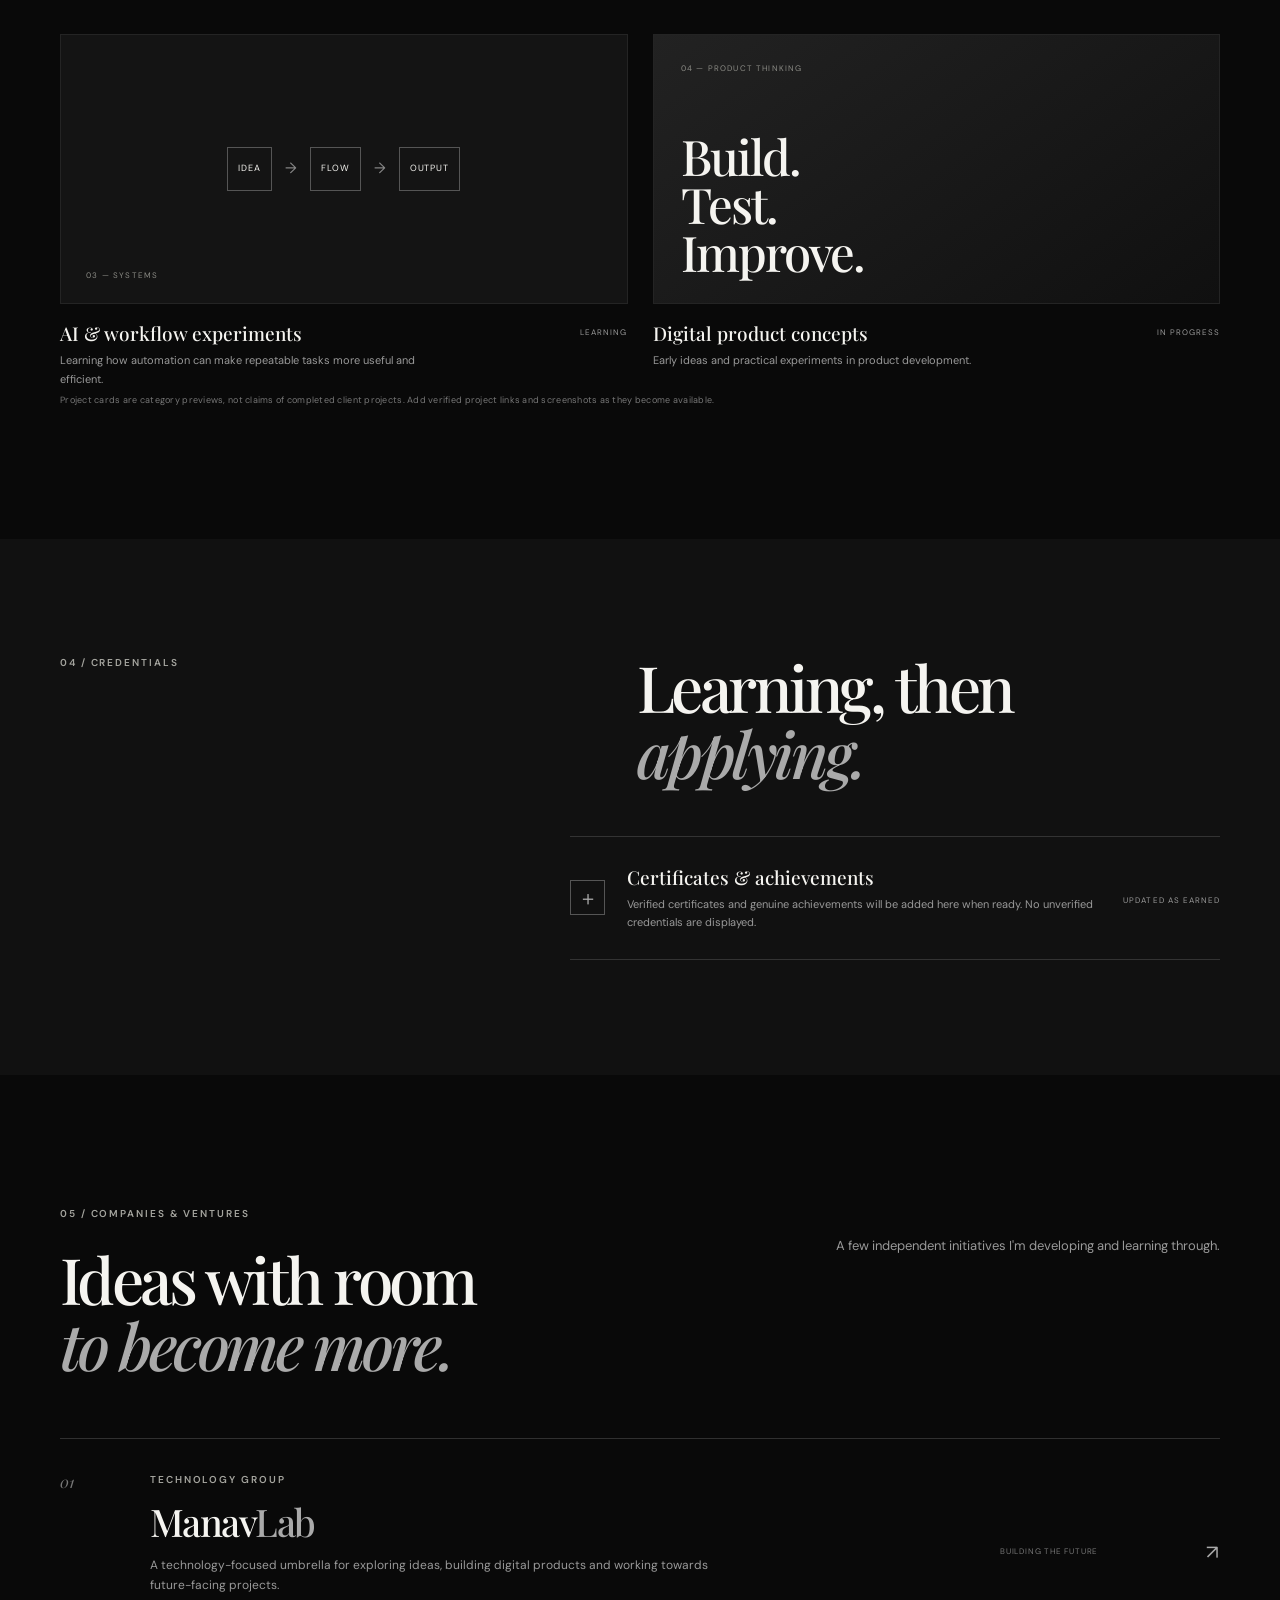
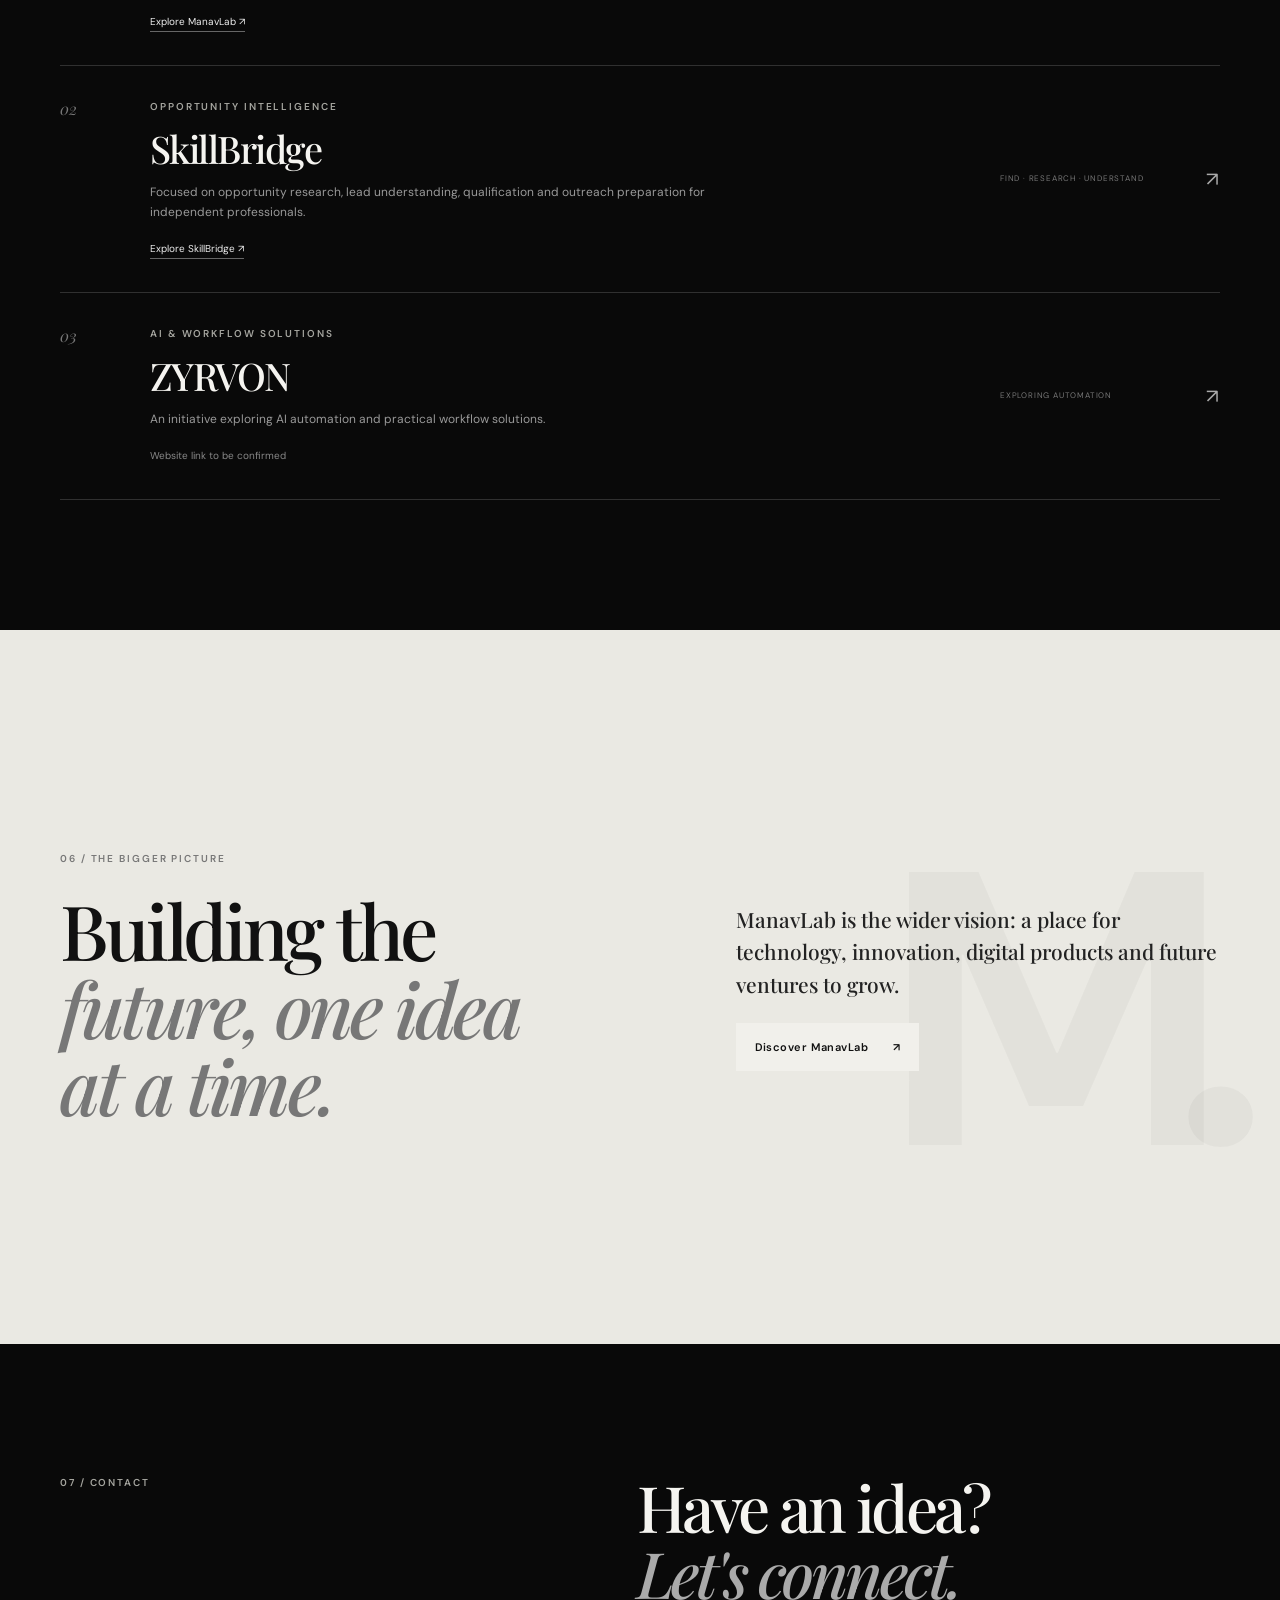
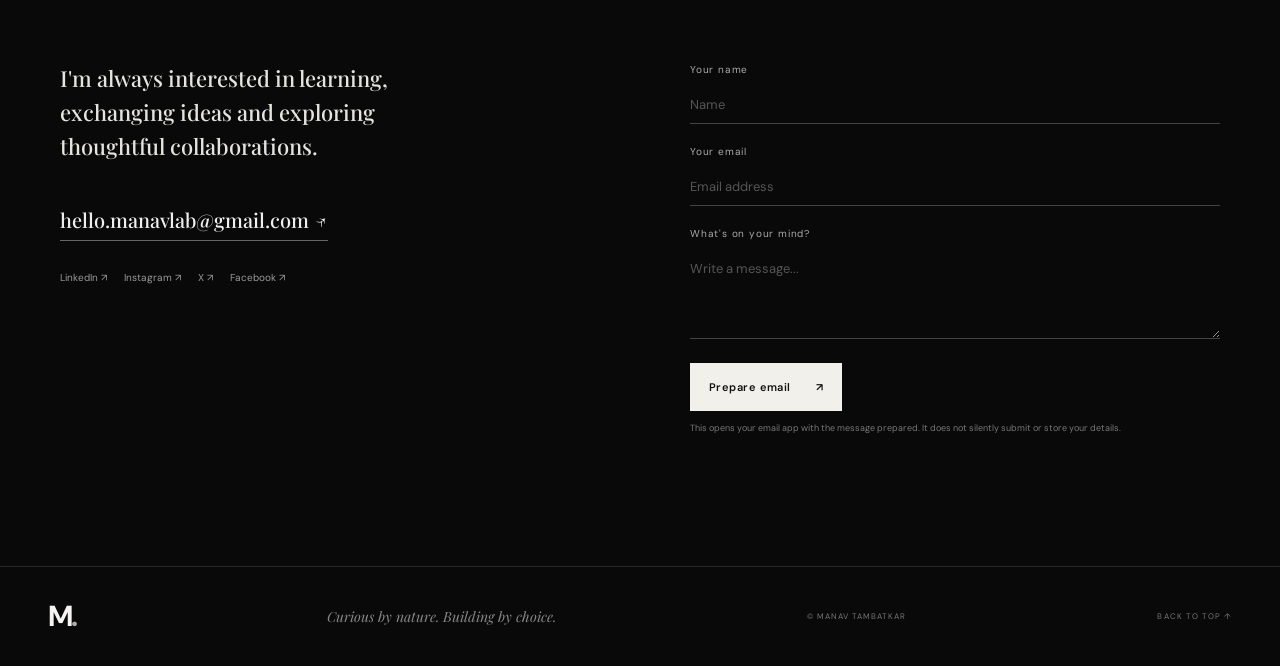
==== commit 5c6b4abe: "Add files via upload" ====
--- a/index.html
+++ b/index.html
@@ -1,801 +1,109 @@
-<!DOCTYPE html>
+<!doctype html>
 <html lang="en">
 <head>
-<meta charset="UTF-8">
-<meta name="viewport" content="width=device-width, initial-scale=1.0">
-<title>Manav Tambatkar — Founder, Builder &amp; AI Automation</title>
-<meta name="description" content="Portfolio of Manav Tambatkar, founder and technology builder working on AI automation, web development, digital products and technology ventures through ManavLab.">
-<meta property="og:type" content="website">
-<meta property="og:url" content="https://manav-tambatkar-krap.vercel.app">
-<meta property="og:title" content="Manav Tambatkar — Founder, Builder &amp; AI Automation">
-<meta property="og:description" content="Portfolio of Manav Tambatkar, founder and technology builder working on AI automation, web development, digital products and technology ventures through ManavLab.">
-<meta name="twitter:card" content="summary">
-<meta name="twitter:title" content="Manav Tambatkar — Founder, Builder &amp; AI Automation">
-<meta name="twitter:description" content="Portfolio of Manav Tambatkar, founder and technology builder working on AI automation, web development, digital products and technology ventures through ManavLab.">
-<link rel="preconnect" href="https://fonts.googleapis.com">
-<link rel="preconnect" href="https://fonts.gstatic.com" crossorigin>
-<link href="https://fonts.googleapis.com/css2?family=Space+Grotesk:wght@400;500;600;700&family=Inter:wght@400;500;600;700&family=JetBrains+Mono:wght@400;500&family=Caveat:wght@600;700&display=swap" rel="stylesheet">
-<style>
-  :root{
-    --bg:#000000;
-    --bg-alt:#08080a;
-    --surface:#111114;
-    --surface-2:#18181c;
-    --border:#28282e;
-    --text:#f5f5f7;
-    --muted:#8a8a92;
-    --blue:#ffffff;
-    --purple:#c9c9d3;
-    --cyan:#e8e8ec;
-    --glow: 255,255,255;
-  }
-  *{margin:0;padding:0;box-sizing:border-box;}
-  html{scroll-behavior:smooth;}
-  body{
-    background:var(--bg);
-    color:var(--text);
-    font-family:'Inter',sans-serif;
-    overflow-x:hidden;
-    -webkit-font-smoothing:antialiased;
-    cursor:default;
-  }
-  ::selection{background:#fff;color:#000;}
-  a{color:inherit;text-decoration:none;}
-  .wrap{max-width:1180px;margin:0 auto;padding:0 28px;}
-  .eyebrow{
-    font-family:'JetBrains Mono',monospace;
-    font-size:12px;letter-spacing:.18em;text-transform:uppercase;
-    color:var(--text);display:flex;align-items:center;gap:10px;margin-bottom:18px;
-  }
-  .eyebrow::before{content:'';width:22px;height:1px;background:var(--text);display:inline-block;}
-  h1,h2,h3{font-family:'Space Grotesk',sans-serif;font-weight:700;letter-spacing:-.02em;}
-
-  /* scroll reveal */
-  .reveal{opacity:0;transform:translateY(28px);transition:opacity .8s cubic-bezier(.16,1,.3,1),transform .8s cubic-bezier(.16,1,.3,1);}
-  .reveal.in{opacity:1;transform:translateY(0);}
-  .reveal-stagger.in > *{opacity:1;transform:translateY(0);}
-  .reveal-stagger > *{opacity:0;transform:translateY(24px);transition:opacity .7s cubic-bezier(.16,1,.3,1),transform .7s cubic-bezier(.16,1,.3,1);}
-  .reveal-stagger > *:nth-child(1){transition-delay:.03s;}
-  .reveal-stagger > *:nth-child(2){transition-delay:.11s;}
-  .reveal-stagger > *:nth-child(3){transition-delay:.19s;}
-  .reveal-stagger > *:nth-child(4){transition-delay:.27s;}
-  .reveal-stagger > *:nth-child(5){transition-delay:.35s;}
-  .reveal-stagger > *:nth-child(6){transition-delay:.43s;}
-  .reveal-stagger > *:nth-child(7){transition-delay:.51s;}
-  .reveal-stagger > *:nth-child(8){transition-delay:.59s;}
-  .reveal-stagger > *:nth-child(9){transition-delay:.67s;}
-
-  @media(prefers-reduced-motion: reduce){
-    html{scroll-behavior:auto;}
-    *{animation-duration:.001ms !important; transition-duration:.001ms !important;}
-    .reveal, .reveal-stagger > *{opacity:1 !important;transform:none !important;}
-  }
-
-  /* ---------- NAV ---------- */
-  header{
-    position:fixed;top:0;left:0;right:0;z-index:100;
-    background:rgba(10,10,15,.72);backdrop-filter:blur(14px);
-    border-bottom:1px solid var(--border);
-  }
-  nav{display:flex;align-items:center;justify-content:space-between;padding:16px 28px;max-width:1180px;margin:0 auto;}
-  .brand{display:flex;align-items:center;gap:10px;font-family:'Space Grotesk',sans-serif;font-weight:700;font-size:17px;letter-spacing:.02em;}
-  .brand img{height:26px;width:auto;display:block;}
-  .navlinks{display:flex;gap:34px;font-size:14px;color:var(--muted);}
-  .navlinks a{position:relative;padding-bottom:3px;transition:color .2s;}
-  .navlinks a::after{content:'';position:absolute;left:0;bottom:0;width:0;height:1px;background:#fff;transition:width .3s cubic-bezier(.16,1,.3,1);}
-  .navlinks a:hover{color:var(--text);}
-  .navlinks a:hover::after{width:100%;}
-  .nav-cta{
-    font-size:13px;font-weight:600;padding:9px 18px;border-radius:100px;
-    background:var(--text);color:#0a0a0f;
-  }
-  .nav-cta:hover{background:var(--blue);color:#fff;}
-  .burger{display:none;background:none;border:none;color:var(--text);font-size:22px;}
-  @media(max-width:820px){
-    .navlinks{display:none;}
-  }
-
-  /* ---------- HERO ---------- */
-  .hero{
-    position:relative;min-height:100svh;display:flex;align-items:center;
-    padding:140px 0 80px;overflow:hidden;
-  }
-  #node-canvas{position:absolute;inset:0;width:100%;height:100%;opacity:.5;}
-  .spotlight{
-    position:absolute;inset:0;pointer-events:none;z-index:1;
-    background:radial-gradient(600px circle at var(--mx,50%) var(--my,30%), rgba(var(--glow),.12), transparent 60%);
-    transition:background .1s linear;
-  }
-  .hero-inner{
-    position:relative;z-index:2;display:grid;grid-template-columns:1.15fr .85fr;
-    gap:60px;align-items:center;width:100%;
-  }
-  .hero .eyebrow{opacity:0;transform:translateY(16px);animation:heroIn .8s cubic-bezier(.16,1,.3,1) .1s forwards;}
-  .hero h1{
-    font-size:clamp(40px,6.2vw,84px);line-height:.97;margin-bottom:22px;
-    opacity:0;transform:translateY(20px);animation:heroIn .9s cubic-bezier(.16,1,.3,1) .22s forwards;
-  }
-  .hero h1 .line2{
-    background:linear-gradient(110deg,#8c8c94 20%,var(--blue) 40%,var(--purple) 55%,#8c8c94 75%);
-    background-size:220% 100%;
-    -webkit-background-clip:text;background-clip:text;color:transparent;
-    animation:shimmer 5s linear infinite;
-    display:inline-block;
-  }
-  @keyframes shimmer{
-    0%{background-position:180% 0;}
-    100%{background-position:-40% 0;}
-  }
-  @keyframes heroIn{to{opacity:1;transform:translateY(0);}}
-  .hero p.lede{
-    font-size:17px;line-height:1.65;color:var(--muted);max-width:480px;margin-bottom:18px;
-    opacity:0;transform:translateY(18px);animation:heroIn .9s cubic-bezier(.16,1,.3,1) .38s forwards;
-  }
-  .hero-subtitle{
-    font-family:'JetBrains Mono',monospace;font-size:14px;letter-spacing:.05em;
-    color:var(--blue);margin-bottom:16px;
-    opacity:0;transform:translateY(18px);animation:heroIn .9s cubic-bezier(.16,1,.3,1) .28s forwards;
-  }
-  .hero-location{
-    display:flex;align-items:center;gap:8px;font-size:13px;color:var(--muted);margin-bottom:30px;
-    opacity:0;transform:translateY(16px);animation:heroIn .9s cubic-bezier(.16,1,.3,1) .46s forwards;
-  }
-  .hero-location svg{flex-shrink:0;color:var(--blue);}
-  @media(max-width:900px){.hero-location{justify-content:center;}}
-  .hero-actions{
-    display:flex;gap:14px;flex-wrap:wrap;
-    opacity:0;transform:translateY(18px);animation:heroIn .9s cubic-bezier(.16,1,.3,1) .56s forwards;
-  }
-  .btn{
-    position:relative;overflow:hidden;
-    display:inline-flex;align-items:center;gap:8px;padding:14px 26px;border-radius:100px;
-    font-size:14px;font-weight:600;border:1px solid var(--border);transition:.25s;
-  }
-  .btn::before{
-    content:'';position:absolute;top:0;left:-120%;width:60%;height:100%;
-    background:linear-gradient(110deg,transparent,rgba(255,255,255,.5),transparent);
-    transform:skewX(-20deg);transition:left .6s ease;
-  }
-  .btn:hover::before{left:140%;}
-  .btn-primary{background:#fff;border-color:#fff;color:#000;box-shadow:0 0 0 0 rgba(255,255,255,.4);}
-  .btn-primary:hover{transform:translateY(-2px);box-shadow:0 8px 30px rgba(255,255,255,.25);}
-  .btn-ghost{color:var(--text);}
-  .btn-ghost:hover{border-color:var(--text);transform:translateY(-2px);}
-  .hero-photo{
-    position:relative;justify-self:center;
-    opacity:0;transform:scale(.9);animation:photoIn 1s cubic-bezier(.16,1,.3,1) .2s forwards;
-  }
-  @keyframes photoIn{to{opacity:1;transform:scale(1);}}
-  .photo-ring{
-    position:relative;width:min(340px,80vw);aspect-ratio:1/1;border-radius:50%;
-    padding:3px;background:conic-gradient(from var(--rot,0deg),#2a2a32,var(--blue),#2a2a32 40%,var(--purple) 60%,#2a2a32);
-    animation:spinRing 8s linear infinite;
-    box-shadow:0 0 60px rgba(var(--glow),.18);
-  }
-  @keyframes spinRing{to{--rot:360deg;}}
-  @property --rot{syntax:'<angle>';inherits:true;initial-value:0deg;}
-  .photo-ring img{
-    width:100%;height:100%;border-radius:50%;object-fit:cover;display:block;
-    background:var(--bg);
-    filter:contrast(1.15) brightness(1.05) saturate(1.1) drop-shadow(0 20px 50px rgba(255,255,255,.15));
-  }
-  .badge-float{
-    position:absolute;bottom:6px;right:-6px;background:var(--surface);
-    border:1px solid var(--border);border-radius:14px;padding:10px 16px;
-    font-family:'JetBrains Mono',monospace;font-size:11px;color:var(--muted);
-    box-shadow:0 12px 30px rgba(0,0,0,.5);
-    opacity:0;animation:heroIn .7s cubic-bezier(.16,1,.3,1) .8s forwards;
-  }
-  .badge-float b{color:var(--text);display:block;font-family:'Space Grotesk',sans-serif;font-size:14px;font-weight:600;}
-  @media(max-width:900px){
-    .hero-inner{grid-template-columns:1fr;text-align:center;gap:36px;}
-    .hero p.lede{margin-left:auto;margin-right:auto;}
-    .hero-actions{justify-content:center;}
-    .hero-photo{order:-1;}
-  }
-
-  /* ---------- SECTION SHELL ---------- */
-  section{padding:110px 0;position:relative;scroll-margin-top:70px;}
-  html{scroll-snap-type:y proximity;}
-  .hero, #about, #skills, #projects, #cert, #contact{scroll-snap-align:start;}
-  .section-head{max-width:640px;margin-bottom:56px;position:relative;}
-  .section-head h2{font-size:clamp(28px,4vw,42px);}
-  .script-accent{
-    font-family:'Caveat',cursive;font-weight:700;color:var(--text);
-    display:inline-block;transform:rotate(-3deg);opacity:.88;
-    font-size:1.5em;line-height:1;position:relative;
-  }
-  .flourish{
-    position:absolute;top:-6px;right:0;font-size:26px;
-    transform:rotate(-4deg);opacity:.75;color:#dcdce2;
-    pointer-events:none;white-space:nowrap;
-  }
-  @media(max-width:700px){.flourish{position:static;display:block;margin-top:4px;transform:rotate(-2deg);}}
-
-  /* doodle squiggle decorations */
-  .doodle{position:absolute;opacity:.16;pointer-events:none;z-index:0;animation:doodleFloat 7s ease-in-out infinite;}
-  .doodle svg{display:block;}
-  @keyframes doodleFloat{
-    0%,100%{transform:translateY(0) rotate(0deg);}
-    50%{transform:translateY(-14px) rotate(4deg);}
-  }
-  .doodle-tl{top:24px;left:18px;animation-delay:.2s;}
-  .doodle-br{bottom:24px;right:18px;animation-delay:1.1s;}
-
-  /* side pagination dots */
-  .side-nav{
-    position:fixed;right:22px;top:50%;transform:translateY(-50%);
-    z-index:90;display:flex;flex-direction:column;gap:14px;
-  }
-  .side-nav a{
-    width:8px;height:8px;border-radius:50%;background:var(--border);
-    display:block;transition:.3s;position:relative;
-  }
-  .side-nav a::after{
-    content:attr(data-label);position:absolute;right:18px;top:50%;transform:translateY(-50%);
-    font-family:'JetBrains Mono',monospace;font-size:10px;color:var(--muted);
-    white-space:nowrap;opacity:0;transition:opacity .2s;
-  }
-  .side-nav a:hover::after{opacity:1;}
-  .side-nav a.active{background:#fff;width:9px;height:24px;border-radius:5px;box-shadow:0 0 12px rgba(255,255,255,.5);}
-  @media(max-width:900px){.side-nav{display:none;}}
-
-  /* ---------- ABOUT ---------- */
-  #about{border-top:1px solid var(--border);}
-  .about-grid{display:grid;grid-template-columns:1fr 1fr;gap:60px;align-items:start;}
-  .about-grid p{color:var(--muted);font-size:16px;line-height:1.8;margin-bottom:18px;}
-  .tag-row{display:flex;flex-wrap:wrap;gap:9px;margin-top:26px;}
-  .tag{
-    font-family:'JetBrains Mono',monospace;font-size:11.5px;padding:7px 13px;
-    border:1px solid var(--border);border-radius:100px;color:var(--muted);
-  }
-  .stat-card{background:var(--surface);border:1px solid var(--border);border-radius:16px;padding:26px;margin-bottom:16px;}
-  .stat-card .num{font-family:'Space Grotesk',sans-serif;font-size:34px;font-weight:700;color:var(--blue);}
-  .stat-card .lbl{font-size:13px;color:var(--muted);margin-top:4px;}
-  .stat-row{display:grid;grid-template-columns:1fr 1fr;gap:16px;}
-  .stat-list{list-style:none;background:var(--surface);border:1px solid var(--border);border-radius:16px;padding:6px 26px;}
-  .stat-list li{font-size:14.5px;font-weight:600;color:var(--text);padding:14px 0;display:flex;align-items:center;justify-content:space-between;gap:10px;border-top:1px solid var(--border);}
-  .stat-list li:first-child{border-top:none;}
-  .stat-list li span{font-size:12px;font-weight:400;color:var(--muted);font-family:'JetBrains Mono',monospace;}
-  @media(max-width:820px){.about-grid{grid-template-columns:1fr;}}
-
-  /* ---------- SKILLS ---------- */
-  #skills{background:var(--bg-alt);border-top:1px solid var(--border);border-bottom:1px solid var(--border);}
-  .skill-grid{display:grid;grid-template-columns:repeat(4,1fr);gap:1px;background:var(--border);border:1px solid var(--border);border-radius:18px;overflow:hidden;}
-  .skill-col{background:var(--bg-alt);padding:30px 26px;}
-  .skill-col .idx{font-family:'JetBrains Mono',monospace;color:var(--purple);font-size:12px;margin-bottom:14px;}
-  .skill-col h3{font-size:17px;margin-bottom:16px;}
-  .skill-col ul{list-style:none;display:flex;flex-direction:column;gap:10px;}
-  .skill-col li{font-size:13.5px;color:var(--muted);padding-left:14px;position:relative;}
-  .skill-col li::before{content:'';position:absolute;left:0;top:7px;width:5px;height:5px;border-radius:50%;background:var(--blue);}
-  @media(max-width:900px){.skill-grid{grid-template-columns:1fr 1fr;}}
-  @media(max-width:560px){.skill-grid{grid-template-columns:1fr;}}
-
-  /* ---------- PROJECTS ---------- */
-  .proj-card{
-    background:var(--surface);background-size:cover;background-position:center;padding:30px 26px;display:flex;flex-direction:column;min-height:230px;
-    transition:all .3s, transform .25s cubic-bezier(.16,1,.3,1);
-    transform-style:preserve-3d;will-change:transform;position:relative;overflow:hidden;
-  }
-  .proj-card::after{
-    content:'';position:absolute;inset:0;
-    background:linear-gradient(135deg, rgba(0,0,0,.88) 0%, rgba(0,0,0,.82) 100%);
-    z-index:0;pointer-events:none;transition:opacity .3s;
-  }
-  .proj-card > *{position:relative;z-index:1;}
-  .proj-card:hover{box-shadow:0 20px 50px rgba(0,0,0,.7), inset 0 1px 0 rgba(255,255,255,.06);z-index:2;}
-  .proj-card:hover::after{opacity:0.8;}
-  .proj-card::before{
-    content:'';position:absolute;inset:0;opacity:0;transition:opacity .3s;
-    background:radial-gradient(220px circle at var(--px,50%) var(--py,50%), rgba(255,255,255,.1), transparent 70%);
-    pointer-events:none;z-index:2;
-  }
-  .proj-card:hover::before{opacity:1;}
-  .proj-top{display:flex;align-items:center;justify-content:space-between;margin-bottom:20px;}
-  .proj-num{font-family:'JetBrains Mono',monospace;font-size:20px;font-weight:500;color:var(--border);}
-  .proj-label{
-    font-family:'JetBrains Mono',monospace;font-size:9.5px;letter-spacing:.06em;text-transform:uppercase;
-    padding:5px 10px;border-radius:100px;border:1px solid var(--border);color:var(--muted);
-  }
-  .proj-card h3{font-size:18px;margin-bottom:10px;}
-  .proj-card p{font-size:13.5px;color:var(--muted);line-height:1.6;flex-grow:1;}
-  .proj-link{
-    margin-top:18px;font-size:13px;font-weight:600;color:var(--blue);display:inline-flex;align-items:center;gap:6px;
-  }
-  .proj-link svg{transition:.2s;}
-  .proj-card:hover .proj-link svg{transform:translate(2px,-2px);}
-
-  /* ---------- FEATURED WORK SHOWCASE ---------- */
-  .showcase-grid{display:grid;grid-template-columns:1fr 1fr;gap:1px;background:var(--border);border:1px solid var(--border);border-radius:18px;overflow:hidden;}
-  .showcase-grid .proj-card.featured{grid-column:1/-1;min-height:250px;}
-  .proj-card h3{display:flex;align-items:center;flex-wrap:wrap;gap:10px;}
-  .proj-tags{display:flex;flex-wrap:wrap;gap:8px;margin:16px 0 4px;}
-  .proj-logo{width:56px;height:56px;border-radius:16px;object-fit:cover;display:block;margin-bottom:16px;box-shadow:0 8px 22px rgba(0,0,0,.4);}
-  .proj-card.featured .proj-logo{width:64px;height:64px;border-radius:18px;}
-  .proj-logo.circle{border-radius:50%;background:transparent;}
-  .proj-card.featured .proj-logo.circle{width:72px;height:72px;}
-  .status-badge{
-    display:inline-block;font-family:'JetBrains Mono',monospace;font-size:10px;font-weight:500;
-    letter-spacing:.04em;text-transform:uppercase;padding:4px 10px;border-radius:100px;
-    border:1px solid var(--purple);color:var(--purple);
-  }
-  @media(max-width:700px){.showcase-grid{grid-template-columns:1fr;}}
-
-  /* ---------- QUICK LINKS ---------- */
-  .links-grid{display:grid;grid-template-columns:repeat(3,1fr);gap:16px;}
-  .link-card{
-    background:var(--surface);border:1px solid var(--border);border-radius:14px;padding:22px;
-    display:flex;flex-direction:column;justify-content:space-between;gap:18px;min-height:130px;transition:.25s;
-  }
-  .link-card:hover{border-color:var(--blue);transform:translateY(-3px);}
-  .link-card h4{font-size:16px;margin-bottom:4px;font-family:'Space Grotesk',sans-serif;}
-  .link-card p{font-size:12.5px;color:var(--muted);}
-  @media(max-width:700px){.links-grid{grid-template-columns:1fr;}}
-
-  /* ---------- FIND ME ONLINE ---------- */
-  .social-grid{display:grid;grid-template-columns:repeat(3,1fr);gap:14px;}
-  .social-card{
-    background:var(--surface);border:1px solid var(--border);border-radius:14px;padding:22px 10px;
-    display:flex;flex-direction:column;align-items:center;gap:10px;font-size:12.5px;color:var(--muted);transition:.25s;
-  }
-  .social-card svg{width:20px;height:20px;transition:.25s;}
-  .social-card:hover{border-color:var(--blue);color:var(--text);transform:translateY(-3px);}
-  .social-card:hover svg{color:var(--blue);}
-  @media(max-width:700px){.social-grid{grid-template-columns:repeat(2,1fr);}}
-
-  /* ---------- CERT ICON ---------- */
-  .cert-icon{
-    width:46px;height:46px;border-radius:12px;background:var(--surface);border:1px solid var(--border);
-    display:flex;align-items:center;justify-content:center;color:var(--blue);margin-bottom:16px;
-  }
-  .cert-wrap{display:grid;grid-template-columns:.9fr 1.1fr;gap:50px;align-items:center;}
-  .cert-img{border-radius:16px;overflow:hidden;border:1px solid var(--border);box-shadow:0 30px 60px rgba(0,0,0,.5);}
-  .cert-img img{width:100%;display:block;}
-  .cert-text h3{font-size:24px;margin-bottom:14px;}
-  .cert-text p{color:var(--muted);font-size:15px;line-height:1.7;margin-bottom:8px;}
-  .cert-meta{margin-top:22px;display:flex;gap:28px;font-family:'JetBrains Mono',monospace;font-size:12px;color:var(--muted);flex-wrap:wrap;}
-  .cert-meta b{color:var(--text);display:block;font-family:'Inter',sans-serif;font-size:13px;}
-  @media(max-width:820px){.cert-wrap{grid-template-columns:1fr;}}
-
-  /* ---------- CONTACT ---------- */
-  #contact{background:var(--bg-alt);border-top:1px solid var(--border);text-align:center;}
-  #contact h2{font-size:clamp(32px,5.5vw,56px);margin-bottom:18px;}
-  #contact .lede{color:var(--muted);max-width:520px;margin:0 auto 40px;font-size:16px;line-height:1.7;}
-  .contact-actions{display:flex;gap:14px;justify-content:center;flex-wrap:wrap;margin-bottom:50px;}
-
-  footer{padding:34px 0;border-top:1px solid var(--border);text-align:center;color:var(--muted);font-size:12.5px;font-family:'JetBrains Mono',monospace;}
-</style>
+  <meta charset="utf-8">
+  <meta name="viewport" content="width=device-width, initial-scale=1">
+  <meta name="theme-color" content="#090909">
+  <meta name="description" content="The personal portfolio of Manav Tambatkar — Founder, Builder and Digital Creator exploring technology, AI, automation and digital product development.">
+  <title>MANAV — Founder · Builder · Digital Creator</title>
+  <link rel="preconnect" href="https://fonts.googleapis.com">
+  <link rel="preconnect" href="https://fonts.gstatic.com" crossorigin>
+  <link href="https://fonts.googleapis.com/css2?family=DM+Sans:wght@400;500;600;700&family=Playfair+Display:wght@500;600;700&display=swap" rel="stylesheet">
+  <link rel="stylesheet" href="style.css">
+  <link rel="icon" href="assets/favicon.svg" type="image/svg+xml">
 </head>
 <body>
+  <div class="page-noise" aria-hidden="true"></div>
+  <header class="site-header">
+    <a class="wordmark" href="#home" aria-label="MANAV home">M<span>.</span></a>
+    <button class="menu-toggle" aria-label="Open navigation" aria-expanded="false"><span></span><span></span></button>
+    <nav class="nav-links" aria-label="Main navigation">
+      <a href="#about">About</a><a href="#journey">Journey</a><a href="#work">Work</a><a href="#ventures">Ventures</a><a href="#contact" class="nav-contact">Let's talk <span>↗</span></a>
+    </nav>
+  </header>
 
-<nav class="side-nav" id="side-nav">
-  <a href="#hero-section" data-label="Home" class="active"></a>
-  <a href="#about" data-label="About"></a>
-  <a href="#skills" data-label="Skills"></a>
-  <a href="#projects" data-label="Projects"></a>
-  <a href="#cert" data-label="Credential"></a>
-  <a href="#contact" data-label="Contact"></a>
-</nav>
+  <main>
+    <section class="hero section-wrap" id="home">
+      <div class="hero-copy">
+        <p class="eyebrow"><span class="status-dot"></span> INDEPENDENTLY BUILDING · INDIA</p>
+        <h1>Ideas into<br><em>possibilities.</em></h1>
+        <p class="hero-intro">I'm <strong>Manav Tambatkar</strong>, a young builder exploring technology, AI, automation and digital product development. I learn by creating, experimenting and turning ideas into practical digital experiences.</p>
+        <div class="hero-actions"><a class="button button-light" href="#work">Explore my work <span>↘</span></a><a class="text-link" href="#contact">Get in touch <span>↗</span></a></div>
+        <div class="hero-meta"><span>FOUNDER</span><i></i><span>BUILDER</span><i></i><span>DIGITAL CREATOR</span></div>
+      </div>
+      <div class="hero-visual">
+        <div class="portrait-frame"><img src="assets/manav-portrait.png" alt="Portrait of Manav Tambatkar"></div>
+        <div class="portrait-caption"><span>MANAV TAMBATKAR</span><span>MAHARASHTRA, IN</span></div>
+        <div class="orbit-mark" aria-hidden="true">M<span>✳</span></div>
+      </div>
+      <div class="hero-bottom"><span>SCROLL TO EXPLORE</span><span class="scroll-line"></span><span>01 — 10</span></div>
+    </section>
 
-<header>
-  <nav>
-    <div class="brand"><img src="[data-uri]" alt="ManavLab logo"> ManavLab</div>
-    <div class="navlinks">
-      <a href="#about">About</a>
-      <a href="#skills">Skills</a>
-      <a href="#projects">Projects</a>
-      <a href="#cert">Credential</a>
-    </div>
-    <a href="#contact" class="nav-cta">Contact Me</a>
-  </nav>
-</header>
+    <section class="intro-strip"><p>Curiosity is the starting point.<br><span>Building is how I learn.</span></p><div class="strip-note">A personal space for my journey, experiments<br>and the ideas I'm working towards.</div></section>
 
-<section class="hero" id="hero-section">
-  <canvas id="node-canvas"></canvas>
-  <div class="spotlight" id="spotlight"></div>
-  <div class="wrap hero-inner">
-    <div>
-      <div class="eyebrow">Founder &amp; CEO, ManavLab</div>
-      <h1>MANAV<br><span class="line2">TAMBATKAR</span></h1>
-      <p class="hero-subtitle">Founder • Builder • AI &amp; Automation</p>
-      <p class="lede">Building digital products, AI automation systems and technology-driven businesses through ManavLab.</p>
-      <div class="hero-location">
-        <svg width="14" height="14" viewBox="0 0 24 24" fill="none"><path d="M12 21s7-6.5 7-12a7 7 0 1 0-14 0c0 5.5 7 12 7 12Z" stroke="currentColor" stroke-width="1.6"/><circle cx="12" cy="9" r="2.4" stroke="currentColor" stroke-width="1.6"/></svg>
-        Buldhana, Maharashtra, India
+    <section class="content-section section-wrap" id="about">
+      <div class="section-heading"><p class="eyebrow">01 / ABOUT</p><h2>A little about<br><em>who I am.</em></h2></div>
+      <div class="about-content">
+        <p class="lead">I'm a student, creator and aspiring entrepreneur with a strong interest in how technology can solve real problems.</p>
+        <p>My current focus is learning through hands-on projects: exploring websites, digital experiences, AI-assisted workflows and business ideas. I don't believe in waiting until I know everything. I believe in starting, testing, learning and improving.</p>
+        <div class="interest-list"><span>Technology</span><span>AI & automation</span><span>Software</span><span>Entrepreneurship</span><span>Automotive engineering</span><span>Space technology</span></div>
       </div>
-      <div class="hero-actions">
-        <a href="#projects" class="btn btn-primary">View My Work</a>
-        <a href="#contact" class="btn btn-ghost">Let's Connect</a>
+    </section>
+
+    <section class="content-section journey-section" id="journey">
+      <div class="section-wrap">
+        <div class="section-heading"><p class="eyebrow">02 / THE JOURNEY</p><h2>Learning by<br><em>moving forward.</em></h2></div>
+        <p class="section-sub">Every stage is a chance to learn something new. This timeline is intentionally editable so only real milestones are added.</p>
+        <div class="timeline">
+          <article><span class="timeline-index">01</span><div><h3>School years</h3><p>Building foundations, discovering interests and developing learning habits.</p></div><span class="timeline-tag">FOUNDATION</span></article>
+          <article><span class="timeline-index">02</span><div><h3>Exploring & creating</h3><p>Learning digital tools and experimenting with websites, design and business ideas.</p></div><span class="timeline-tag">IN PROGRESS</span></article>
+          <article><span class="timeline-index">03</span><div><h3>Engineering</h3><p>A future goal: study engineering and deepen my understanding of how things work.</p></div><span class="timeline-tag">FUTURE GOAL</span></article>
+          <article><span class="timeline-index">04</span><div><h3>Building at a larger scale</h3><p>A long-term ambition to create meaningful products and explore automotive and space technology.</p></div><span class="timeline-tag">LONG-TERM VISION</span></article>
+        </div>
       </div>
-    </div>
-    <div class="hero-photo">
-      <div class="photo-ring">
-        <img src="[data-uri]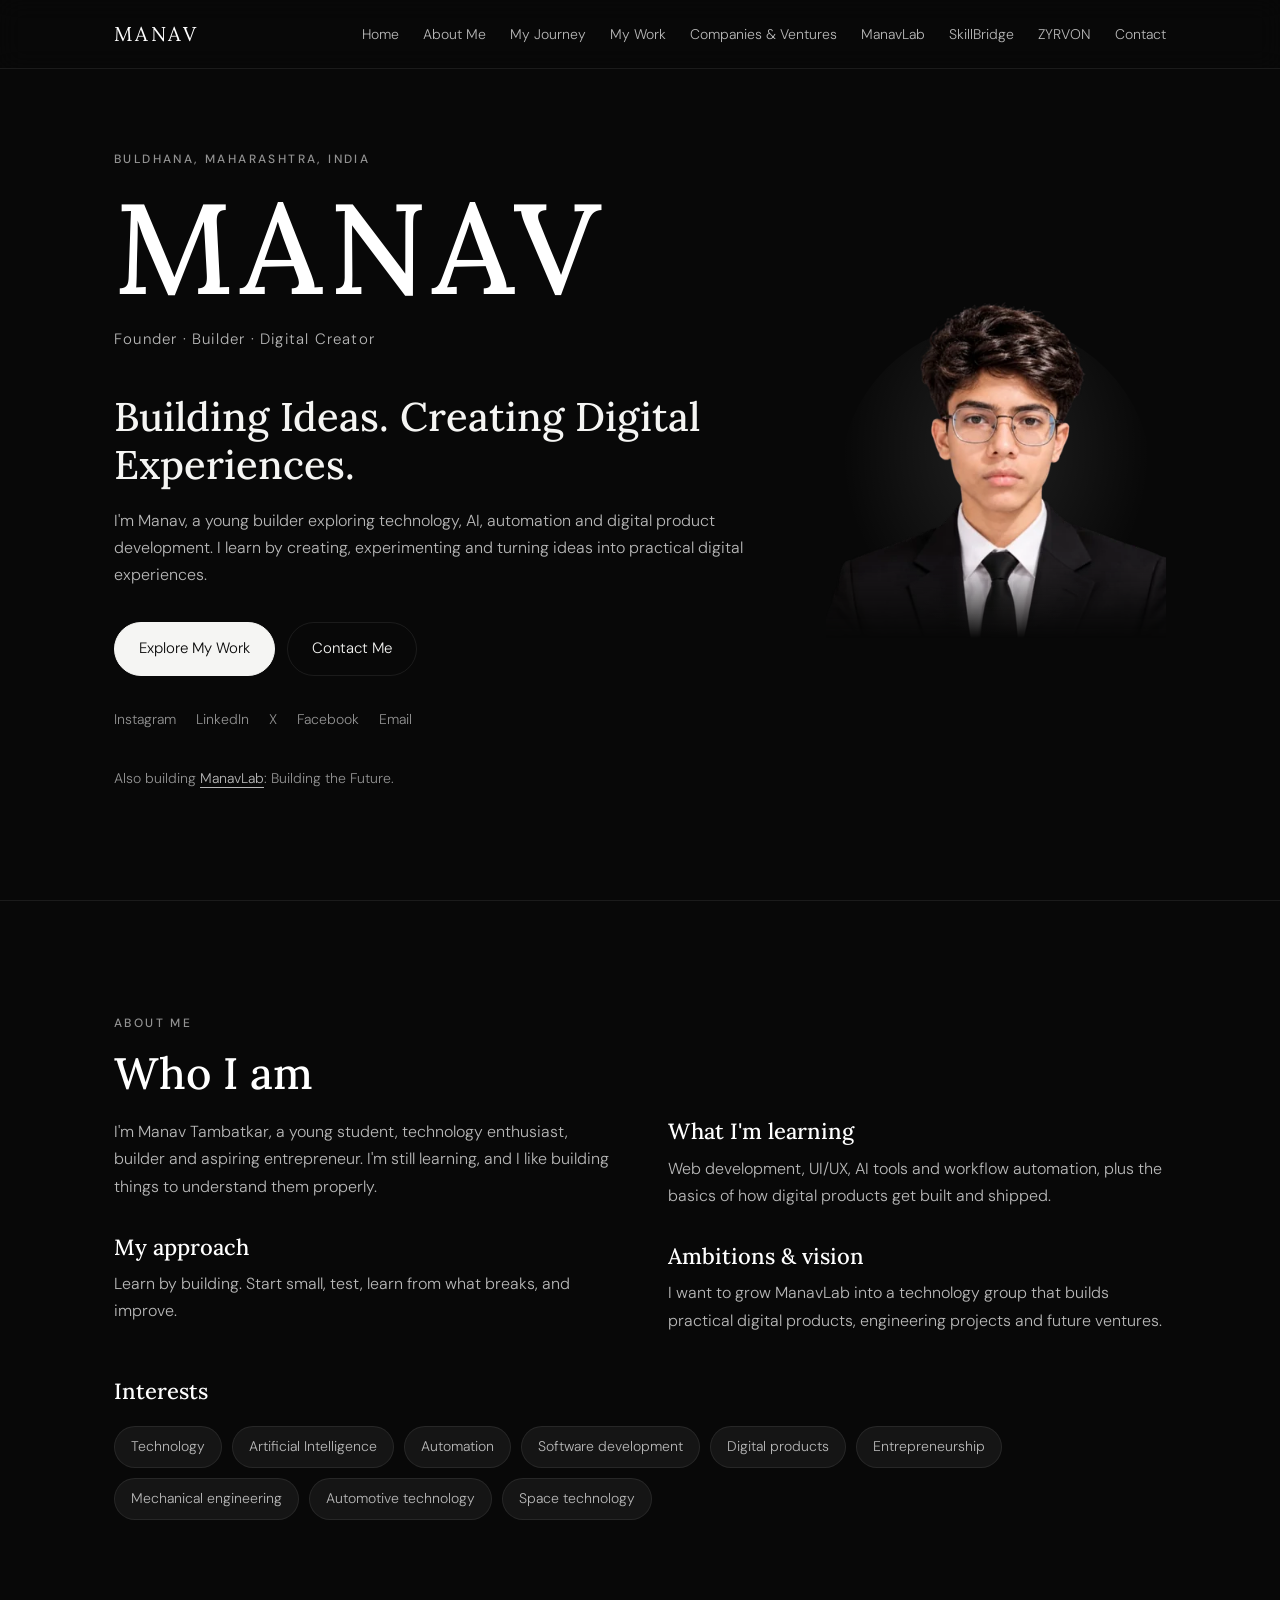
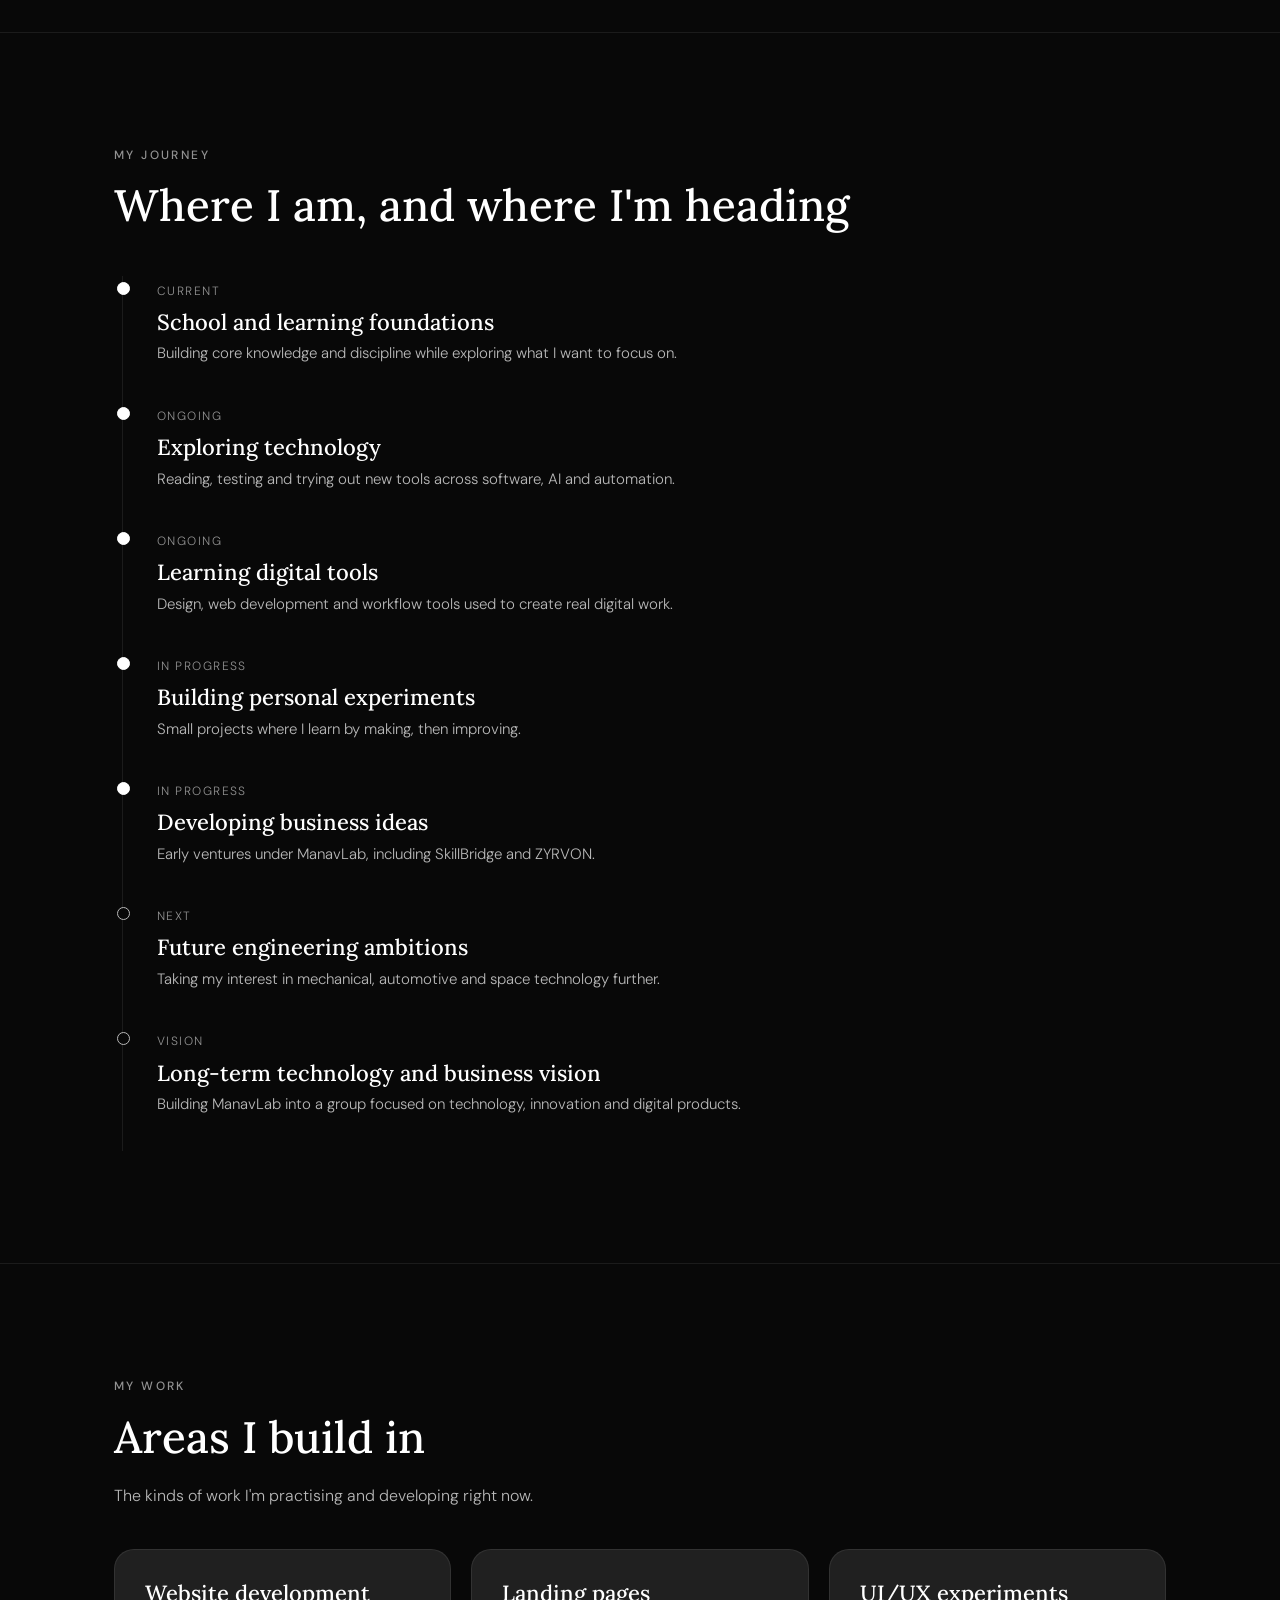
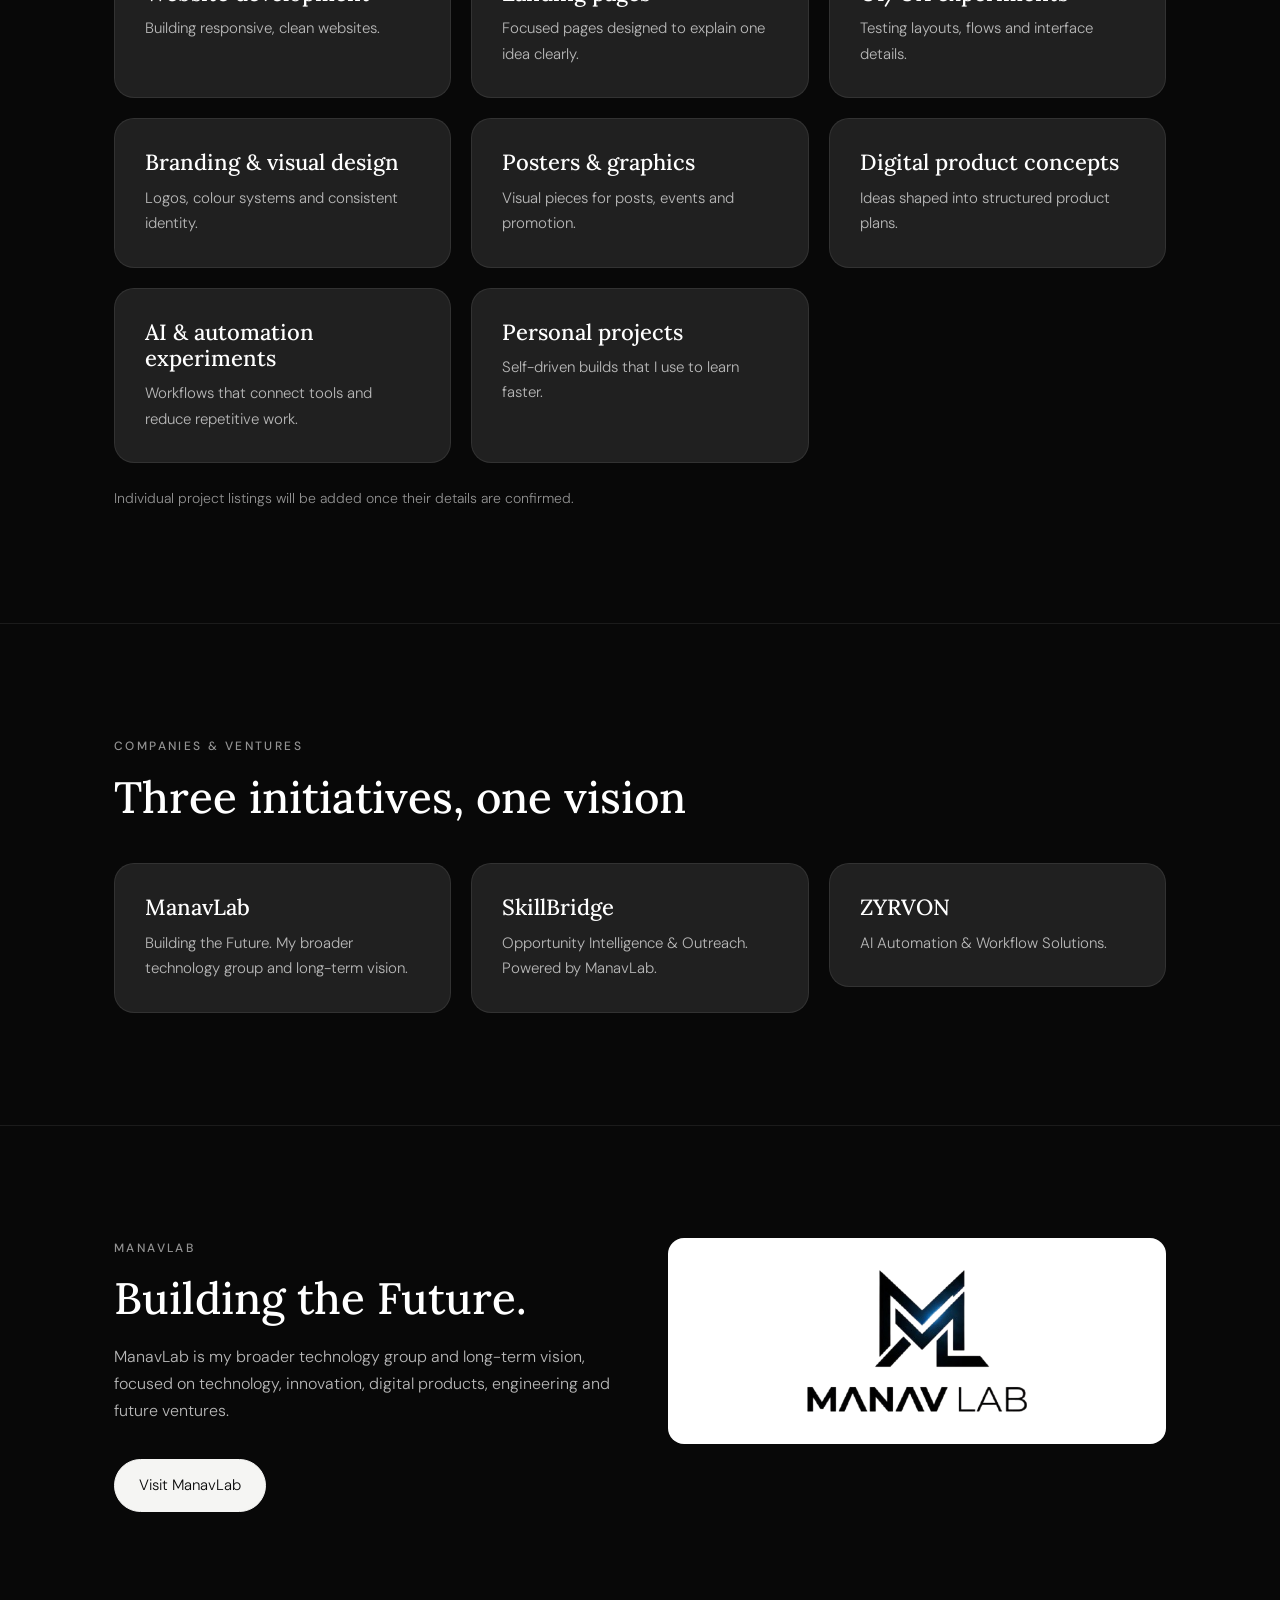
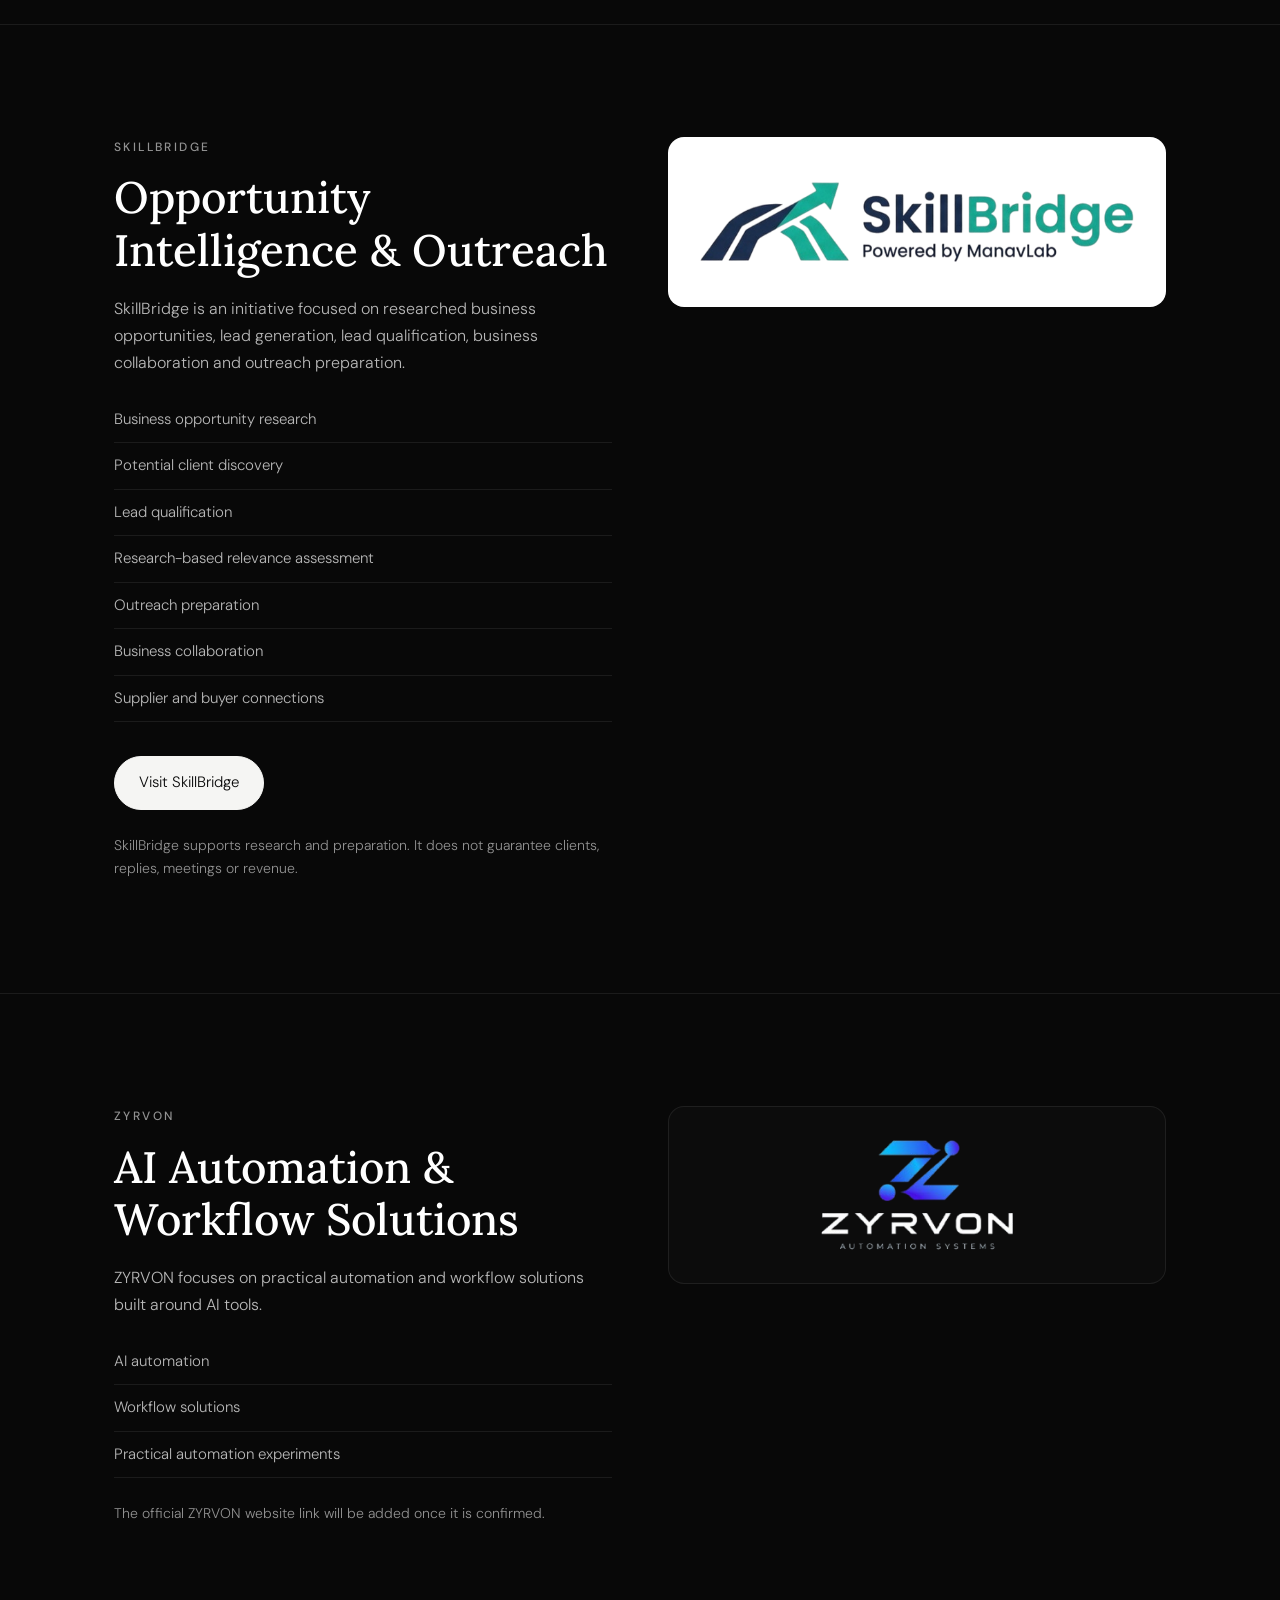
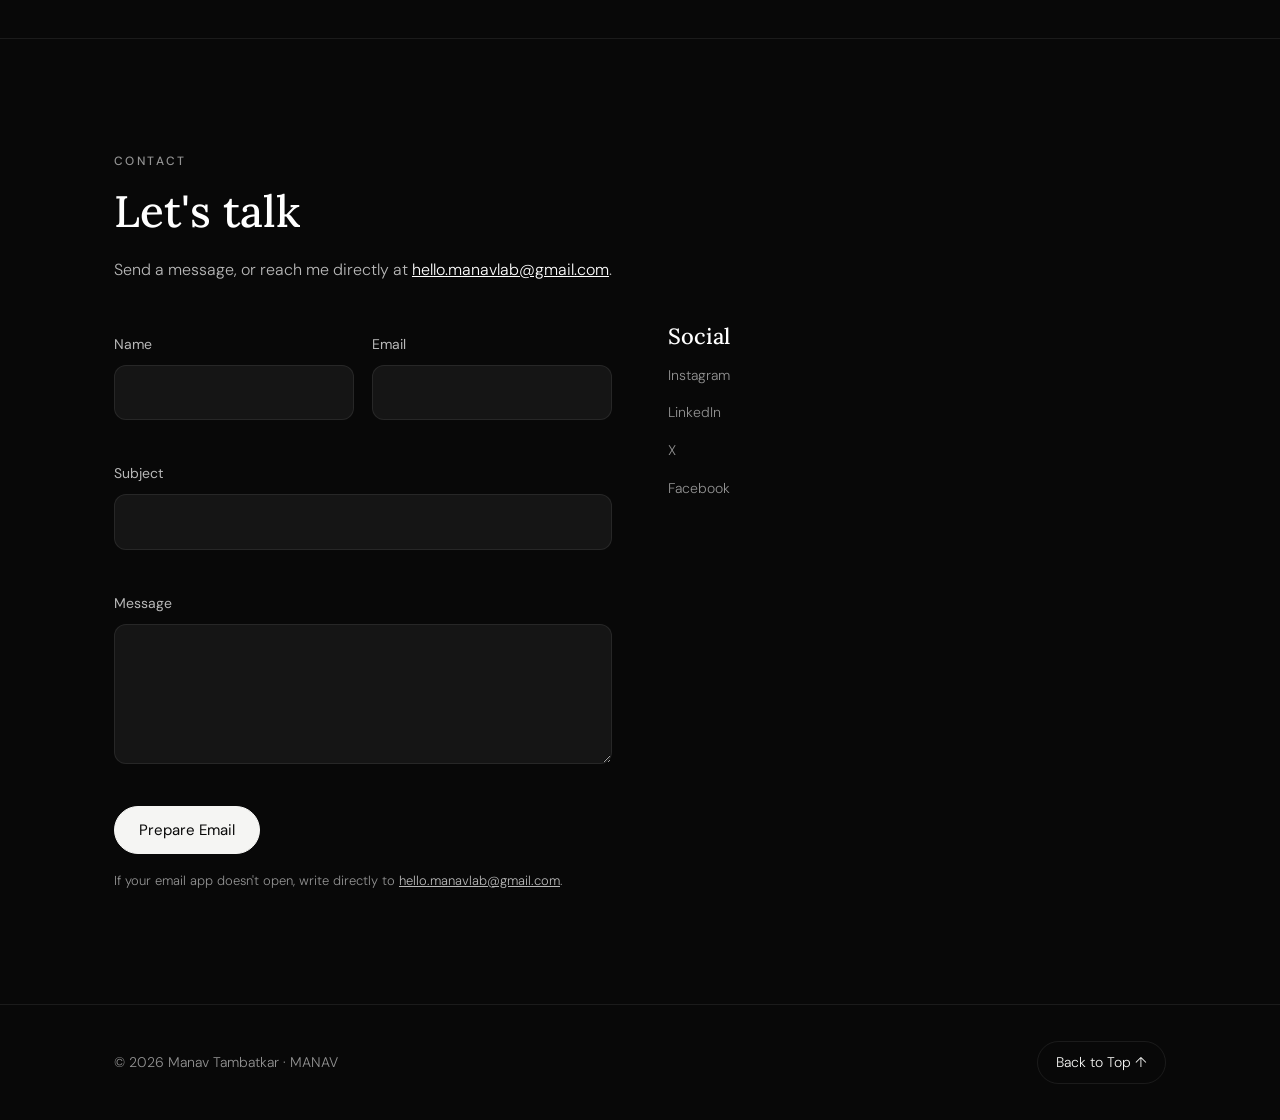
==== commit 7a65fc72: "Add files via upload" ====
--- a/index.html
+++ b/index.html
@@ -1,109 +1,359 @@
-<!doctype html>
+<!DOCTYPE html>
 <html lang="en">
 <head>
-  <meta charset="utf-8">
-  <meta name="viewport" content="width=device-width, initial-scale=1">
-  <meta name="theme-color" content="#090909">
-  <meta name="description" content="The personal portfolio of Manav Tambatkar — Founder, Builder and Digital Creator exploring technology, AI, automation and digital product development.">
-  <title>MANAV — Founder · Builder · Digital Creator</title>
-  <link rel="preconnect" href="https://fonts.googleapis.com">
-  <link rel="preconnect" href="https://fonts.gstatic.com" crossorigin>
-  <link href="https://fonts.googleapis.com/css2?family=DM+Sans:wght@400;500;600;700&family=Playfair+Display:wght@500;600;700&display=swap" rel="stylesheet">
-  <link rel="stylesheet" href="style.css">
-  <link rel="icon" href="assets/favicon.svg" type="image/svg+xml">
+<meta charset="UTF-8">
+<meta name="viewport" content="width=device-width, initial-scale=1, viewport-fit=cover">
+<title>Manav Tambatkar | MANAV – Founder · Builder · Digital Creator</title>
+<meta name="description" content="Manav Tambatkar from Buldhana, Maharashtra, India. Founder of ManavLab, exploring technology, AI, automation and digital product development.">
+<link rel="icon" href="data:image/svg+xml,<svg xmlns='http://www.w3.org/2000/svg' viewBox='0 0 100 100'><text y='.9em' font-size='90'>M</text></svg>">
+<link rel="preconnect" href="https://fonts.googleapis.com">
+<link rel="preconnect" href="https://fonts.gstatic.com" crossorigin>
+<link href="https://fonts.googleapis.com/css2?family=Lora:wght@400;500;600&family=DM+Sans:wght@300;400;500&display=swap" rel="stylesheet">
+<style>
+:root{--bg:#080808;--bg2:#151515;--card:#202020;--white:#fff;--off:#f5f5f3;--silver:#b8b8b8;--muted:#929292;--line:rgba(255,255,255,.08);--r:20px}
+*{box-sizing:border-box;margin:0;padding:0}
+html{scroll-behavior:smooth;scroll-padding-top:84px}
+body{background:var(--bg);color:var(--off);font-family:'DM Sans',system-ui,sans-serif;font-weight:300;line-height:1.7;-webkit-font-smoothing:antialiased;overflow-x:hidden}
+h1,h2,h3{font-family:'Lora',Georgia,serif;font-weight:500;line-height:1.2;color:var(--white)}
+a{color:inherit}
+img{max-width:100%;display:block}
+.wrap{max-width:1100px;margin:0 auto;padding:0 24px}
+section{padding:112px 0;border-top:1px solid var(--line)}
+.label{display:block;font-size:12px;letter-spacing:.2em;text-transform:uppercase;color:var(--muted);margin-bottom:14px;font-weight:500}
+h2{font-size:clamp(30px,4vw,44px);margin-bottom:18px}
+h3{font-size:22px;margin-bottom:10px}
+.lead{color:var(--silver);max-width:640px}
+p+p{margin-top:14px}
+.btn{display:inline-flex;align-items:center;gap:8px;padding:13px 24px;border-radius:999px;border:1px solid var(--line);text-decoration:none;font-size:15px;font-family:inherit;color:var(--off);background:none;cursor:pointer;transition:background .25s,color .25s,border-color .25s}
+.btn:hover{border-color:#fff;color:#fff}
+.btn.primary{background:var(--off);color:#080808;border-color:var(--off)}
+.btn.primary:hover{background:#fff;color:#080808}
+.btn.sm{padding:9px 18px;font-size:14px}
+:focus-visible{outline:2px solid var(--silver);outline-offset:3px}
+header{position:fixed;top:0;left:0;right:0;z-index:50;background:rgba(8,8,8,.75);backdrop-filter:blur(12px);-webkit-backdrop-filter:blur(12px);border-bottom:1px solid var(--line)}
+.nav{height:68px;display:flex;align-items:center;justify-content:space-between}
+.brand{font-family:'Lora',serif;font-size:20px;letter-spacing:.14em;text-decoration:none;color:#fff}
+.links{display:flex;gap:24px;list-style:none}
+.links a{font-size:14px;color:var(--silver);text-decoration:none;transition:color .2s}
+.links a:hover{color:#fff}
+.menu-btn{display:none;background:none;border:1px solid var(--line);color:#fff;border-radius:12px;width:44px;height:44px;cursor:pointer;font-size:18px}
+@media(max-width:1080px){.links{gap:16px}.links a{font-size:13px}}
+@media(max-width:960px){
+ .menu-btn{display:block}
+ .links{display:none}
+ .links.open{display:flex;flex-direction:column;position:fixed;top:68px;left:0;right:0;bottom:0;background:var(--bg);padding:24px;gap:0;overflow-y:auto}
+ .links.open a{display:block;font-family:'Lora',serif;font-size:22px;color:#fff;padding:14px 0;border-bottom:1px solid var(--line)}
+}
+.hero{min-height:100vh;display:flex;align-items:center;padding:120px 0 80px;border-top:0}
+.hero-grid{display:grid;grid-template-columns:1.1fr .9fr;gap:64px;align-items:center}
+.wordmark{font-family:'Lora',serif;font-size:clamp(60px,11vw,128px);letter-spacing:.05em;line-height:1;color:#fff;font-weight:500}
+.role{margin-top:16px;color:var(--silver);letter-spacing:.08em;font-size:15px}
+.headline{font-size:clamp(26px,3.6vw,40px);margin:40px 0 18px;color:var(--off)}
+.actions{display:flex;gap:12px;flex-wrap:wrap;margin-top:34px}
+.social{display:flex;gap:20px;flex-wrap:wrap;margin-top:32px}
+.social a{font-size:14px;color:var(--muted);text-decoration:none;transition:color .2s}
+.social a:hover{color:#fff}
+.mini{margin-top:36px;font-size:14px;color:var(--muted)}
+.mini a{color:var(--silver);text-underline-offset:4px}
+.portrait{position:relative;width:100%;max-width:420px;margin:0 auto}
+.frame{position:relative;aspect-ratio:4/5;border-radius:22px;overflow:hidden;background:var(--bg);box-shadow:0 30px 80px rgba(0,0,0,.55)}
+.frame img{width:100%;height:100%;object-fit:cover;object-position:50% 14%;
+ -webkit-mask-image:radial-gradient(ellipse 66% 72% at 50% 44%,#000 58%,rgba(0,0,0,.35) 82%,transparent 100%);
+ mask-image:radial-gradient(ellipse 66% 72% at 50% 44%,#000 58%,rgba(0,0,0,.35) 82%,transparent 100%);
+ filter:contrast(1.04) brightness(.97)}
+.frame::after{content:"";position:absolute;inset:0;border-radius:22px;pointer-events:none;background:linear-gradient(to top,var(--bg) 0%,transparent 35%),radial-gradient(ellipse at 50% 0%,rgba(8,8,8,.5),transparent 50%)}
+@media(max-width:860px){.hero{min-height:auto;padding-top:110px}.hero-grid{grid-template-columns:1fr;gap:44px}.portrait{max-width:300px;order:-1}}
+.grid{display:grid;gap:20px;grid-template-columns:repeat(auto-fit,minmax(250px,1fr))}
+.card{background:var(--card);border:1px solid var(--line);border-radius:var(--r);padding:30px;transition:transform .3s,border-color .3s}
+.card:hover{transform:translateY(-3px);border-color:rgba(255,255,255,.18)}
+.card p{color:var(--silver);font-size:15px}
+.chips{display:flex;flex-wrap:wrap;gap:10px;margin-top:22px}
+.chip{border:1px solid var(--line);background:var(--bg2);border-radius:999px;padding:8px 16px;font-size:14px;color:var(--silver)}
+.split{display:grid;grid-template-columns:1fr 1fr;gap:56px;align-items:start}
+@media(max-width:760px){.split{grid-template-columns:1fr;gap:30px}section{padding:88px 0}}
+.tl{list-style:none;border-left:1px solid var(--line);margin-left:8px;padding-left:34px}
+.tl li{position:relative;padding-bottom:34px}
+.tl li::before{content:"";position:absolute;left:-40px;top:6px;width:11px;height:11px;border-radius:50%;background:var(--bg);border:1px solid var(--silver)}
+.tl li.now::before{background:#fff;border-color:#fff}
+.tag{font-size:12px;letter-spacing:.12em;text-transform:uppercase;color:var(--muted)}
+.tl h3{margin:6px 0 6px}
+.tl p{color:var(--silver);font-size:15px}
+.logo-box{background:#fff;border-radius:16px;height:170px;display:flex;align-items:center;justify-content:center;padding:20px;overflow:hidden}
+.logo-box img{max-height:100%;max-width:100%;object-fit:contain}
+.logo-box.dark{background:#000;border:1px solid var(--line)}
+.logo-box.dark img{transform:scale(1.25)}
+.venture-link{display:block;text-decoration:none;height:100%}
+.venture-link .card h3{color:#fff}
+.bullets{list-style:none;margin-top:20px}
+.bullets li{padding:10px 0;border-bottom:1px solid var(--line);color:var(--silver);font-size:15px}
+.note{font-size:14px;color:var(--muted);margin-top:24px;max-width:640px}
+footer{border-top:1px solid var(--line);padding:36px 0;font-size:14px;color:var(--muted)}
+footer .wrap{display:flex;justify-content:space-between;align-items:center;gap:16px;flex-wrap:wrap}
+form{margin-top:10px}
+.row{display:grid;grid-template-columns:1fr 1fr;gap:18px}
+@media(max-width:600px){.row{grid-template-columns:1fr}}
+.field{margin-bottom:18px}
+label{display:block;font-size:14px;color:var(--silver);font-weight:400}
+input,textarea{display:block;width:100%;margin-top:8px;background:var(--bg2);border:1px solid var(--line);border-radius:12px;padding:14px 16px;color:#fff;font:inherit;font-size:15px}
+textarea{min-height:140px;resize:vertical}
+input:focus,textarea:focus{border-color:rgba(255,255,255,.35);outline:none}
+.err{min-height:18px;font-size:13px;color:#e0b4b4;margin-top:6px}
+.status{margin-top:16px;font-size:14px;color:var(--silver)}
+.fallback{font-size:13px;color:var(--muted);margin-top:14px}
+.fallback a{color:var(--silver)}
+.reveal{opacity:0;transform:translateY(18px);transition:opacity .8s ease,transform .8s ease}
+.reveal.in{opacity:1;transform:none}
+@media(prefers-reduced-motion:reduce){
+ html{scroll-behavior:auto}
+ *,*::before,*::after{transition:none!important;animation:none!important}
+ .reveal{opacity:1;transform:none}
+}
+
+@media(min-width:861px){.hero-grid{grid-template-columns:minmax(0,1fr) minmax(0,340px)}}
+@media(min-width:861px){.portrait{justify-self:end}}.portrait{width:100%;max-width:340px;margin:0}
+.portrait img.cut{width:100%;height:auto;display:block;-webkit-mask-image:linear-gradient(to bottom,#000 78%,transparent 100%);mask-image:linear-gradient(to bottom,#000 78%,transparent 100%)}
+.logo-box{padding:28px;height:auto;min-height:170px}
+.logo-box img{max-height:150px;width:auto;max-width:100%}
+.logo-box.dark{background:#0c0c0c;border:1px solid var(--line)}
+.logo-box.dark img{transform:none;max-height:120px}
+@media(max-width:860px){.portrait{justify-self:center;max-width:240px;order:-1}}
+.portrait{position:relative}
+.portrait::before{content:"";position:absolute;inset:6% 4% 0;border-radius:50%;background:radial-gradient(ellipse at 50% 40%,rgba(255,255,255,.10),transparent 70%);pointer-events:none}
+.portrait img.cut{position:relative}
+</style>
 </head>
 <body>
-  <div class="page-noise" aria-hidden="true"></div>
-  <header class="site-header">
-    <a class="wordmark" href="#home" aria-label="MANAV home">M<span>.</span></a>
-    <button class="menu-toggle" aria-label="Open navigation" aria-expanded="false"><span></span><span></span></button>
-    <nav class="nav-links" aria-label="Main navigation">
-      <a href="#about">About</a><a href="#journey">Journey</a><a href="#work">Work</a><a href="#ventures">Ventures</a><a href="#contact" class="nav-contact">Let's talk <span>↗</span></a>
-    </nav>
-  </header>
-
-  <main>
-    <section class="hero section-wrap" id="home">
-      <div class="hero-copy">
-        <p class="eyebrow"><span class="status-dot"></span> INDEPENDENTLY BUILDING · INDIA</p>
-        <h1>Ideas into<br><em>possibilities.</em></h1>
-        <p class="hero-intro">I'm <strong>Manav Tambatkar</strong>, a young builder exploring technology, AI, automation and digital product development. I learn by creating, experimenting and turning ideas into practical digital experiences.</p>
-        <div class="hero-actions"><a class="button button-light" href="#work">Explore my work <span>↘</span></a><a class="text-link" href="#contact">Get in touch <span>↗</span></a></div>
-        <div class="hero-meta"><span>FOUNDER</span><i></i><span>BUILDER</span><i></i><span>DIGITAL CREATOR</span></div>
-      </div>
-      <div class="hero-visual">
-        <div class="portrait-frame"><img src="assets/manav-portrait.png" alt="Portrait of Manav Tambatkar"></div>
-        <div class="portrait-caption"><span>MANAV TAMBATKAR</span><span>MAHARASHTRA, IN</span></div>
-        <div class="orbit-mark" aria-hidden="true">M<span>✳</span></div>
-      </div>
-      <div class="hero-bottom"><span>SCROLL TO EXPLORE</span><span class="scroll-line"></span><span>01 — 10</span></div>
-    </section>
-
-    <section class="intro-strip"><p>Curiosity is the starting point.<br><span>Building is how I learn.</span></p><div class="strip-note">A personal space for my journey, experiments<br>and the ideas I'm working towards.</div></section>
-
-    <section class="content-section section-wrap" id="about">
-      <div class="section-heading"><p class="eyebrow">01 / ABOUT</p><h2>A little about<br><em>who I am.</em></h2></div>
-      <div class="about-content">
-        <p class="lead">I'm a student, creator and aspiring entrepreneur with a strong interest in how technology can solve real problems.</p>
-        <p>My current focus is learning through hands-on projects: exploring websites, digital experiences, AI-assisted workflows and business ideas. I don't believe in waiting until I know everything. I believe in starting, testing, learning and improving.</p>
-        <div class="interest-list"><span>Technology</span><span>AI & automation</span><span>Software</span><span>Entrepreneurship</span><span>Automotive engineering</span><span>Space technology</span></div>
-      </div>
-    </section>
-
-    <section class="content-section journey-section" id="journey">
-      <div class="section-wrap">
-        <div class="section-heading"><p class="eyebrow">02 / THE JOURNEY</p><h2>Learning by<br><em>moving forward.</em></h2></div>
-        <p class="section-sub">Every stage is a chance to learn something new. This timeline is intentionally editable so only real milestones are added.</p>
-        <div class="timeline">
-          <article><span class="timeline-index">01</span><div><h3>School years</h3><p>Building foundations, discovering interests and developing learning habits.</p></div><span class="timeline-tag">FOUNDATION</span></article>
-          <article><span class="timeline-index">02</span><div><h3>Exploring & creating</h3><p>Learning digital tools and experimenting with websites, design and business ideas.</p></div><span class="timeline-tag">IN PROGRESS</span></article>
-          <article><span class="timeline-index">03</span><div><h3>Engineering</h3><p>A future goal: study engineering and deepen my understanding of how things work.</p></div><span class="timeline-tag">FUTURE GOAL</span></article>
-          <article><span class="timeline-index">04</span><div><h3>Building at a larger scale</h3><p>A long-term ambition to create meaningful products and explore automotive and space technology.</p></div><span class="timeline-tag">LONG-TERM VISION</span></article>
-        </div>
-      </div>
-    </section>
-
-    <section class="content-section section-wrap" id="work">
-      <div class="section-heading"><p class="eyebrow">03 / SELECTED WORK</p><h2>Things I've<br><em>been exploring.</em></h2></div>
-      <div class="work-intro"><p>Projects, experiments and ideas in progress. This section will grow as work is completed and documented.</p><span>NO MADE-UP CLIENT WORK. JUST THE WORK.</span></div>
-      <div class="work-grid">
-        <article class="work-card work-feature"><div class="work-art art-type"><span>TYPE / 01</span><b>Digital<br>experiences<span>.</span></b><small>WEB · DESIGN · BUILD</small></div><div class="work-info"><div><h3>Website & landing page experiments</h3><p>Exploring layouts, responsive interfaces and clear digital communication.</p></div><span class="work-status">EXPLORATION</span></div></article>
-        <article class="work-card"><div class="work-art art-grid"><div class="grid-symbol">▦</div><span>02 — VISUAL STUDIES</span></div><div class="work-info"><div><h3>Visual design & branding</h3><p>Posters, graphics, identity ideas and visual experiments.</p></div><span class="work-status">EXPLORATION</span></div></article>
-        <article class="work-card"><div class="work-art art-flow"><div class="flow-node">IDEA</div><b>→</b><div class="flow-node">FLOW</div><b>→</b><div class="flow-node">OUTPUT</div><span>03 — SYSTEMS</span></div><div class="work-info"><div><h3>AI & workflow experiments</h3><p>Learning how automation can make repeatable tasks more useful and efficient.</p></div><span class="work-status">LEARNING</span></div></article>
-        <article class="work-card"><div class="work-art art-product"><span>04 — PRODUCT THINKING</span><b>Build.<br>Test.<br>Improve.</b></div><div class="work-info"><div><h3>Digital product concepts</h3><p>Early ideas and practical experiments in product development.</p></div><span class="work-status">IN PROGRESS</span></div></article>
-      </div>
-      <p class="small-note">Project cards are category previews, not claims of completed client projects. Add verified project links and screenshots as they become available.</p>
-    </section>
-
-    <section class="content-section certificates-section">
-      <div class="section-wrap">
-        <div class="section-heading"><p class="eyebrow">04 / CREDENTIALS</p><h2>Learning, then<br><em>applying.</em></h2></div>
-        <div class="empty-credentials"><span class="empty-icon">＋</span><div><h3>Certificates & achievements</h3><p>Verified certificates and genuine achievements will be added here when ready. No unverified credentials are displayed.</p></div><span class="work-status">UPDATED AS EARNED</span></div>
-      </div>
-    </section>
-
-    <section class="content-section section-wrap" id="ventures">
-      <div class="section-heading"><p class="eyebrow">05 / COMPANIES & VENTURES</p><h2>Ideas with room<br><em>to become more.</em></h2></div>
-      <p class="section-sub">A few independent initiatives I'm developing and learning through.</p>
-      <div class="venture-list">
-        <article class="venture"><div class="venture-number">01</div><div class="venture-main"><p class="eyebrow">TECHNOLOGY GROUP</p><h3>Manav<span>Lab</span></h3><p>A technology-focused umbrella for exploring ideas, building digital products and working towards future-facing projects.</p><a href="https://manav-lab.vercel.app" target="_blank" rel="noopener">Explore ManavLab ↗</a></div><div class="venture-side"><span>BUILDING THE FUTURE</span><b>↗</b></div></article>
-        <article class="venture"><div class="venture-number">02</div><div class="venture-main"><p class="eyebrow">OPPORTUNITY INTELLIGENCE</p><h3>SkillBridge</h3><p>Focused on opportunity research, lead understanding, qualification and outreach preparation for independent professionals.</p><a href="https://skill-bridge-3pzd.vercel.app" target="_blank" rel="noopener">Explore SkillBridge ↗</a></div><div class="venture-side"><span>FIND · RESEARCH · UNDERSTAND</span><b>↗</b></div></article>
-        <article class="venture"><div class="venture-number">03</div><div class="venture-main"><p class="eyebrow">AI & WORKFLOW SOLUTIONS</p><h3>ZYRVON</h3><p>An initiative exploring AI automation and practical workflow solutions.</p><span class="venture-upcoming">Website link to be confirmed</span></div><div class="venture-side"><span>EXPLORING AUTOMATION</span><b>↗</b></div></article>
-      </div>
-    </section>
-
-    <section class="content-section manavlab-feature">
-      <div class="section-wrap feature-inner"><div><p class="eyebrow">06 / THE BIGGER PICTURE</p><h2>Building the<br><em>future, one idea<br>at a time.</em></h2></div><div class="feature-copy"><p class="lead">ManavLab is the wider vision: a place for technology, innovation, digital products and future ventures to grow.</p><a class="button button-light" href="https://manav-lab.vercel.app" target="_blank" rel="noopener">Discover ManavLab <span>↗</span></a></div><div class="feature-watermark">M.</div></div>
-    </section>
-
-    <section class="content-section section-wrap contact-section" id="contact">
-      <div class="section-heading"><p class="eyebrow">07 / CONTACT</p><h2>Have an idea?<br><em>Let's connect.</em></h2></div>
-      <div class="contact-grid"><div><p class="lead">I'm always interested in learning, exchanging ideas and exploring thoughtful collaborations.</p><a class="email-link" href="mailto:hello.manavlab@gmail.com">hello.manavlab@gmail.com ↗</a><div class="social-links"><a href="https://www.linkedin.com/in/manav-tambatkar-1b6a83414" target="_blank" rel="noopener">LinkedIn ↗</a><a href="https://www.instagram.com/manavxora" target="_blank" rel="noopener">Instagram ↗</a><a href="https://x.com/Manav237" target="_blank" rel="noopener">X ↗</a><a href="https://www.facebook.com/profile.php?id=61596099218802" target="_blank" rel="noopener">Facebook ↗</a></div></div>
-        <form class="contact-form" id="contact-form"><label>Your name<input name="name" autocomplete="name" required placeholder="Name"></label><label>Your email<input name="email" type="email" autocomplete="email" required placeholder="Email address"></label><label>What's on your mind?<textarea name="message" rows="4" required placeholder="Write a message..."></textarea></label><button class="button button-light" type="submit">Prepare email <span>↗</span></button><p class="form-hint">This opens your email app with the message prepared. It does not silently submit or store your details.</p></form>
-      </div>
-    </section>
-  </main>
-  <footer class="site-footer"><a class="wordmark" href="#home">M<span>.</span></a><p>Curious by nature. Building by choice.</p><span>© <span id="year"></span> MANAV TAMBATKAR</span><a href="#home" class="back-top">BACK TO TOP ↑</a></footer>
-  <script src="script.js"></script>
+
+<header>
+ <nav class="wrap nav" aria-label="Main">
+  <a class="brand" href="#home">MANAV</a>
+  <button class="menu-btn" id="menuBtn" aria-expanded="false" aria-controls="links" aria-label="Open menu">☰</button>
+  <ul class="links" id="links">
+   <li><a href="#home">Home</a></li>
+   <li><a href="#about">About Me</a></li>
+   <li><a href="#journey">My Journey</a></li>
+   <li><a href="#work">My Work</a></li>
+   <li><a href="#ventures">Companies &amp; Ventures</a></li>
+   <li><a href="#manavlab">ManavLab</a></li>
+   <li><a href="#skillbridge">SkillBridge</a></li>
+   <li><a href="#zyrvon">ZYRVON</a></li>
+   <li><a href="#contact">Contact</a></li>
+  </ul>
+ </nav>
+</header>
+
+<main>
+<section id="home" class="hero">
+ <div class="wrap hero-grid">
+  <div>
+   <span class="label">Buldhana, Maharashtra, India</span>
+   <div class="wordmark">MANAV</div>
+   <p class="role">Founder · Builder · Digital Creator</p>
+   <h1 class="headline">Building Ideas. Creating Digital Experiences.</h1>
+   <p class="lead">I'm Manav, a young builder exploring technology, AI, automation and digital product development. I learn by creating, experimenting and turning ideas into practical digital experiences.</p>
+   <div class="actions">
+    <a class="btn primary" href="#work">Explore My Work</a>
+    <a class="btn" href="#contact">Contact Me</a>
+   </div>
+   <div class="social" aria-label="Social links">
+    <a href="https://www.instagram.com/manavxora" target="_blank" rel="noopener noreferrer">Instagram</a>
+    <a href="https://www.linkedin.com/in/manav-tambatkar-1b6a83414" target="_blank" rel="noopener noreferrer">LinkedIn</a>
+    <a href="https://x.com/Manav237" target="_blank" rel="noopener noreferrer">X</a>
+    <a href="https://www.facebook.com/profile.php?id=61596099218802" target="_blank" rel="noopener noreferrer">Facebook</a>
+    <a href="mailto:hello.manavlab@gmail.com">Email</a>
+   </div>
+   <p class="mini">Also building <a href="#manavlab">ManavLab</a>: Building the Future.</p>
+  </div>
+  <figure class="portrait"><img class="cut" src="[data-uri]" alt="Portrait of Manav Tambatkar" width="490" height="483"></figure>
+ </div>
+</section>
+
+<section id="about">
+ <div class="wrap reveal">
+  <span class="label">About Me</span>
+  <h2>Who I am</h2>
+  <div class="split">
+   <div>
+    <p class="lead">I'm Manav Tambatkar, a young student, technology enthusiast, builder and aspiring entrepreneur. I'm still learning, and I like building things to understand them properly.</p>
+    <h3 style="margin-top:34px">My approach</h3>
+    <p class="lead">Learn by building. Start small, test, learn from what breaks, and improve.</p>
+   </div>
+   <div>
+    <h3>What I'm learning</h3>
+    <p class="lead">Web development, UI/UX, AI tools and workflow automation, plus the basics of how digital products get built and shipped.</p>
+    <h3 style="margin-top:34px">Ambitions &amp; vision</h3>
+    <p class="lead">I want to grow ManavLab into a technology group that builds practical digital products, engineering projects and future ventures.</p>
+   </div>
+  </div>
+  <h3 style="margin-top:44px">Interests</h3>
+  <div class="chips">
+   <span class="chip">Technology</span><span class="chip">Artificial Intelligence</span><span class="chip">Automation</span><span class="chip">Software development</span><span class="chip">Digital products</span><span class="chip">Entrepreneurship</span><span class="chip">Mechanical engineering</span><span class="chip">Automotive technology</span><span class="chip">Space technology</span>
+  </div>
+ </div>
+</section>
+
+<section id="journey">
+ <div class="wrap reveal">
+  <span class="label">My Journey</span>
+  <h2>Where I am, and where I'm heading</h2>
+  <ol class="tl" style="margin-top:44px">
+   <li class="now"><span class="tag">Current</span><h3>School and learning foundations</h3><p>Building core knowledge and discipline while exploring what I want to focus on.</p></li>
+   <li class="now"><span class="tag">Ongoing</span><h3>Exploring technology</h3><p>Reading, testing and trying out new tools across software, AI and automation.</p></li>
+   <li class="now"><span class="tag">Ongoing</span><h3>Learning digital tools</h3><p>Design, web development and workflow tools used to create real digital work.</p></li>
+   <li class="now"><span class="tag">In progress</span><h3>Building personal experiments</h3><p>Small projects where I learn by making, then improving.</p></li>
+   <li class="now"><span class="tag">In progress</span><h3>Developing business ideas</h3><p>Early ventures under ManavLab, including SkillBridge and ZYRVON.</p></li>
+   <li><span class="tag">Next</span><h3>Future engineering ambitions</h3><p>Taking my interest in mechanical, automotive and space technology further.</p></li>
+   <li><span class="tag">Vision</span><h3>Long-term technology and business vision</h3><p>Building ManavLab into a group focused on technology, innovation and digital products.</p></li>
+  </ol>
+ </div>
+</section>
+
+<section id="work">
+ <div class="wrap reveal">
+  <span class="label">My Work</span>
+  <h2>Areas I build in</h2>
+  <p class="lead">The kinds of work I'm practising and developing right now.</p>
+  <div class="grid" style="margin-top:40px">
+   <div class="card"><h3>Website development</h3><p>Building responsive, clean websites.</p></div>
+   <div class="card"><h3>Landing pages</h3><p>Focused pages designed to explain one idea clearly.</p></div>
+   <div class="card"><h3>UI/UX experiments</h3><p>Testing layouts, flows and interface details.</p></div>
+   <div class="card"><h3>Branding &amp; visual design</h3><p>Logos, colour systems and consistent identity.</p></div>
+   <div class="card"><h3>Posters &amp; graphics</h3><p>Visual pieces for posts, events and promotion.</p></div>
+   <div class="card"><h3>Digital product concepts</h3><p>Ideas shaped into structured product plans.</p></div>
+   <div class="card"><h3>AI &amp; automation experiments</h3><p>Workflows that connect tools and reduce repetitive work.</p></div>
+   <div class="card"><h3>Personal projects</h3><p>Self-driven builds that I use to learn faster.</p></div>
+  </div>
+  <p class="note">Individual project listings will be added once their details are confirmed.</p>
+ </div>
+</section>
+
+<section id="ventures">
+ <div class="wrap reveal">
+  <span class="label">Companies &amp; Ventures</span>
+  <h2>Three initiatives, one vision</h2>
+  <div class="grid" style="margin-top:40px">
+   <a class="venture-link" href="#manavlab"><div class="card"><h3>ManavLab</h3><p>Building the Future. My broader technology group and long-term vision.</p></div></a>
+   <a class="venture-link" href="#skillbridge"><div class="card"><h3>SkillBridge</h3><p>Opportunity Intelligence &amp; Outreach. Powered by ManavLab.</p></div></a>
+   <a class="venture-link" href="#zyrvon"><div class="card"><h3>ZYRVON</h3><p>AI Automation &amp; Workflow Solutions.</p></div></a>
+  </div>
+ </div>
+</section>
+
+<section id="manavlab">
+ <div class="wrap reveal split">
+  <div>
+   <span class="label">ManavLab</span>
+   <h2>Building the Future.</h2>
+   <p class="lead">ManavLab is my broader technology group and long-term vision, focused on technology, innovation, digital products, engineering and future ventures.</p>
+   <div class="actions"><a class="btn primary" href="https://manav-lab.vercel.app" target="_blank" rel="noopener noreferrer">Visit ManavLab</a></div>
+  </div>
+  <div class="logo-box"><img src="[data-uri]" alt="ManavLab logo"></div>
+ </div>
+</section>
+
+<section id="skillbridge">
+ <div class="wrap reveal split">
+  <div>
+   <span class="label">SkillBridge</span>
+   <h2>Opportunity Intelligence &amp; Outreach</h2>
+   <p class="lead">SkillBridge is an initiative focused on researched business opportunities, lead generation, lead qualification, business collaboration and outreach preparation.</p>
+   <ul class="bullets">
+    <li>Business opportunity research</li>
+    <li>Potential client discovery</li>
+    <li>Lead qualification</li>
+    <li>Research-based relevance assessment</li>
+    <li>Outreach preparation</li>
+    <li>Business collaboration</li>
+    <li>Supplier and buyer connections</li>
+   </ul>
+   <div class="actions"><a class="btn primary" href="https://hellomanavlab-cmyk.github.io/SkillBridge/" target="_blank" rel="noopener noreferrer">Visit SkillBridge</a></div>
+   <p class="note">SkillBridge supports research and preparation. It does not guarantee clients, replies, meetings or revenue.</p>
+  </div>
+  <div class="logo-box"><img src="[data-uri]" alt="SkillBridge, powered by ManavLab logo"></div>
+ </div>
+</section>
+
+<section id="zyrvon">
+ <div class="wrap reveal split">
+  <div>
+   <span class="label">ZYRVON</span>
+   <h2>AI Automation &amp; Workflow Solutions</h2>
+   <p class="lead">ZYRVON focuses on practical automation and workflow solutions built around AI tools.</p>
+   <ul class="bullets">
+    <li>AI automation</li>
+    <li>Workflow solutions</li>
+    <li>Practical automation experiments</li>
+   </ul>
+   <p class="note">The official ZYRVON website link will be added once it is confirmed.</p>
+  </div>
+  <div class="logo-box dark"><img src="[data-uri]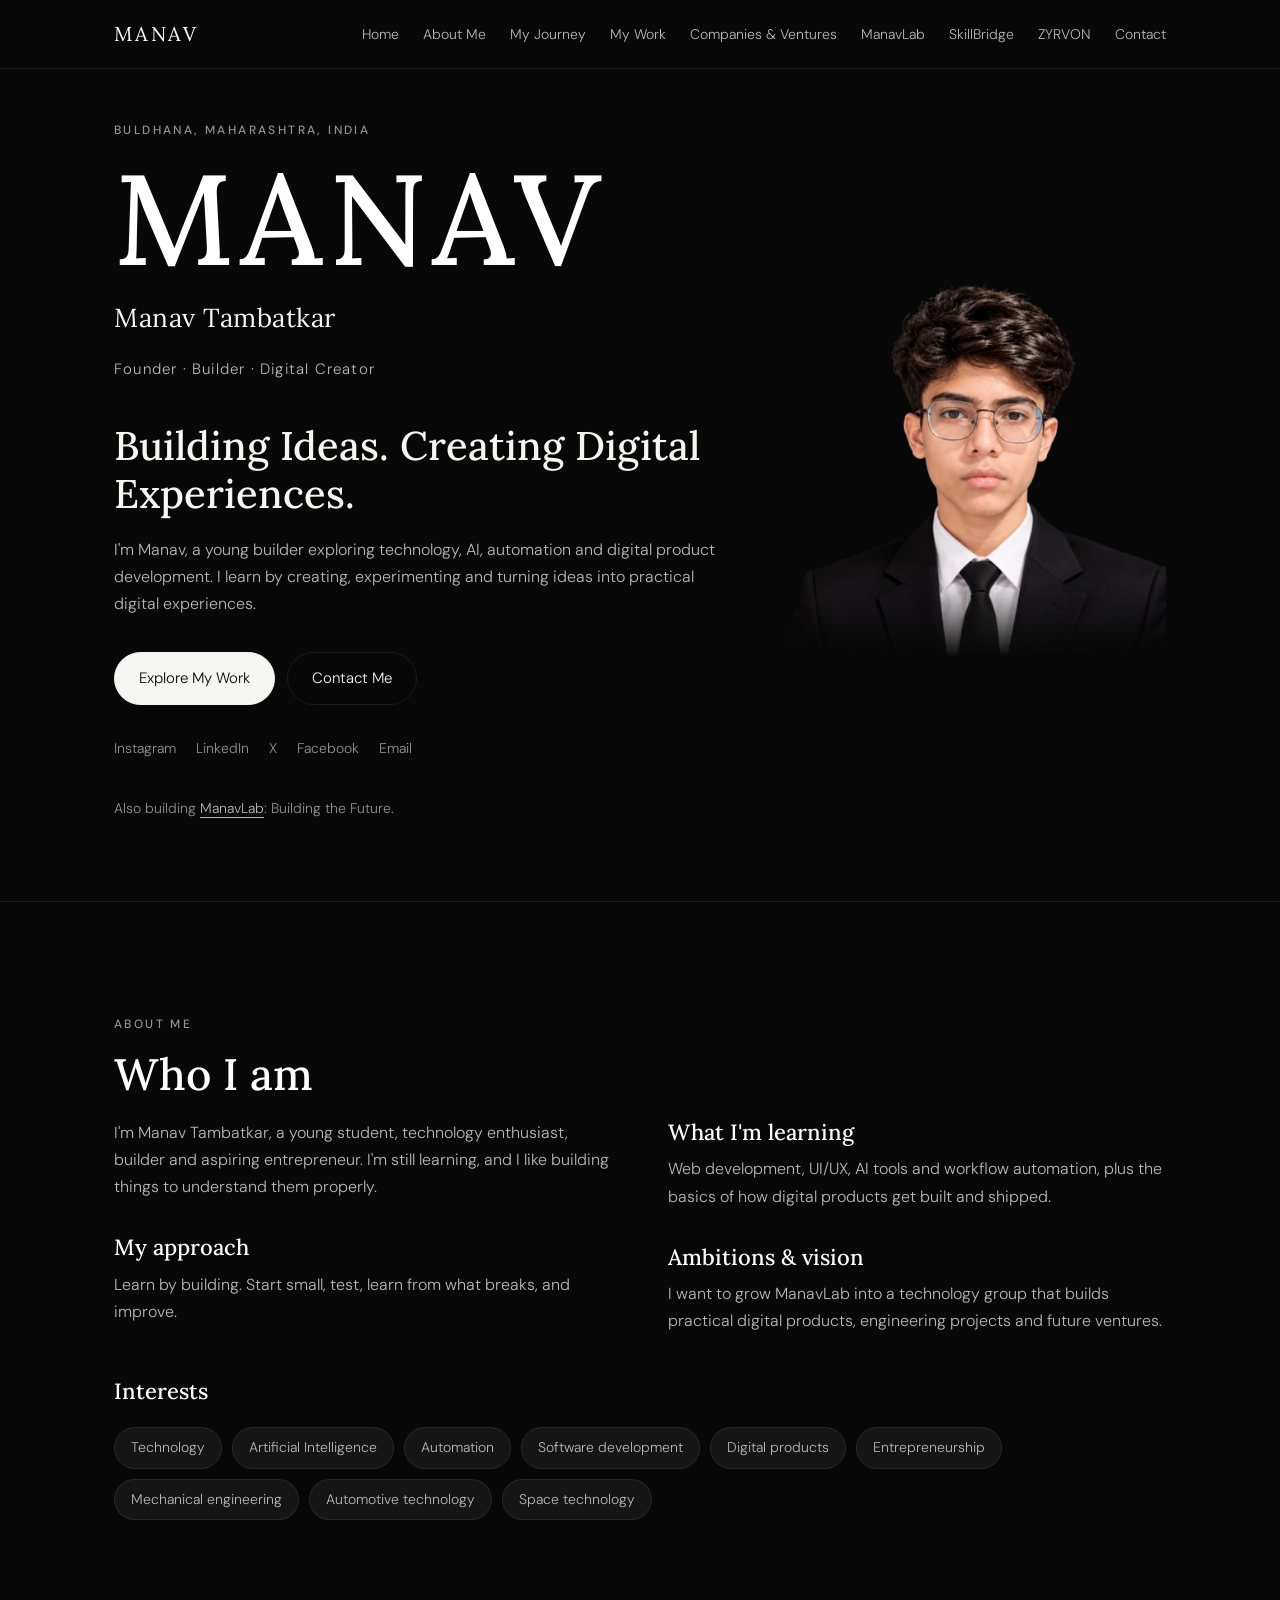
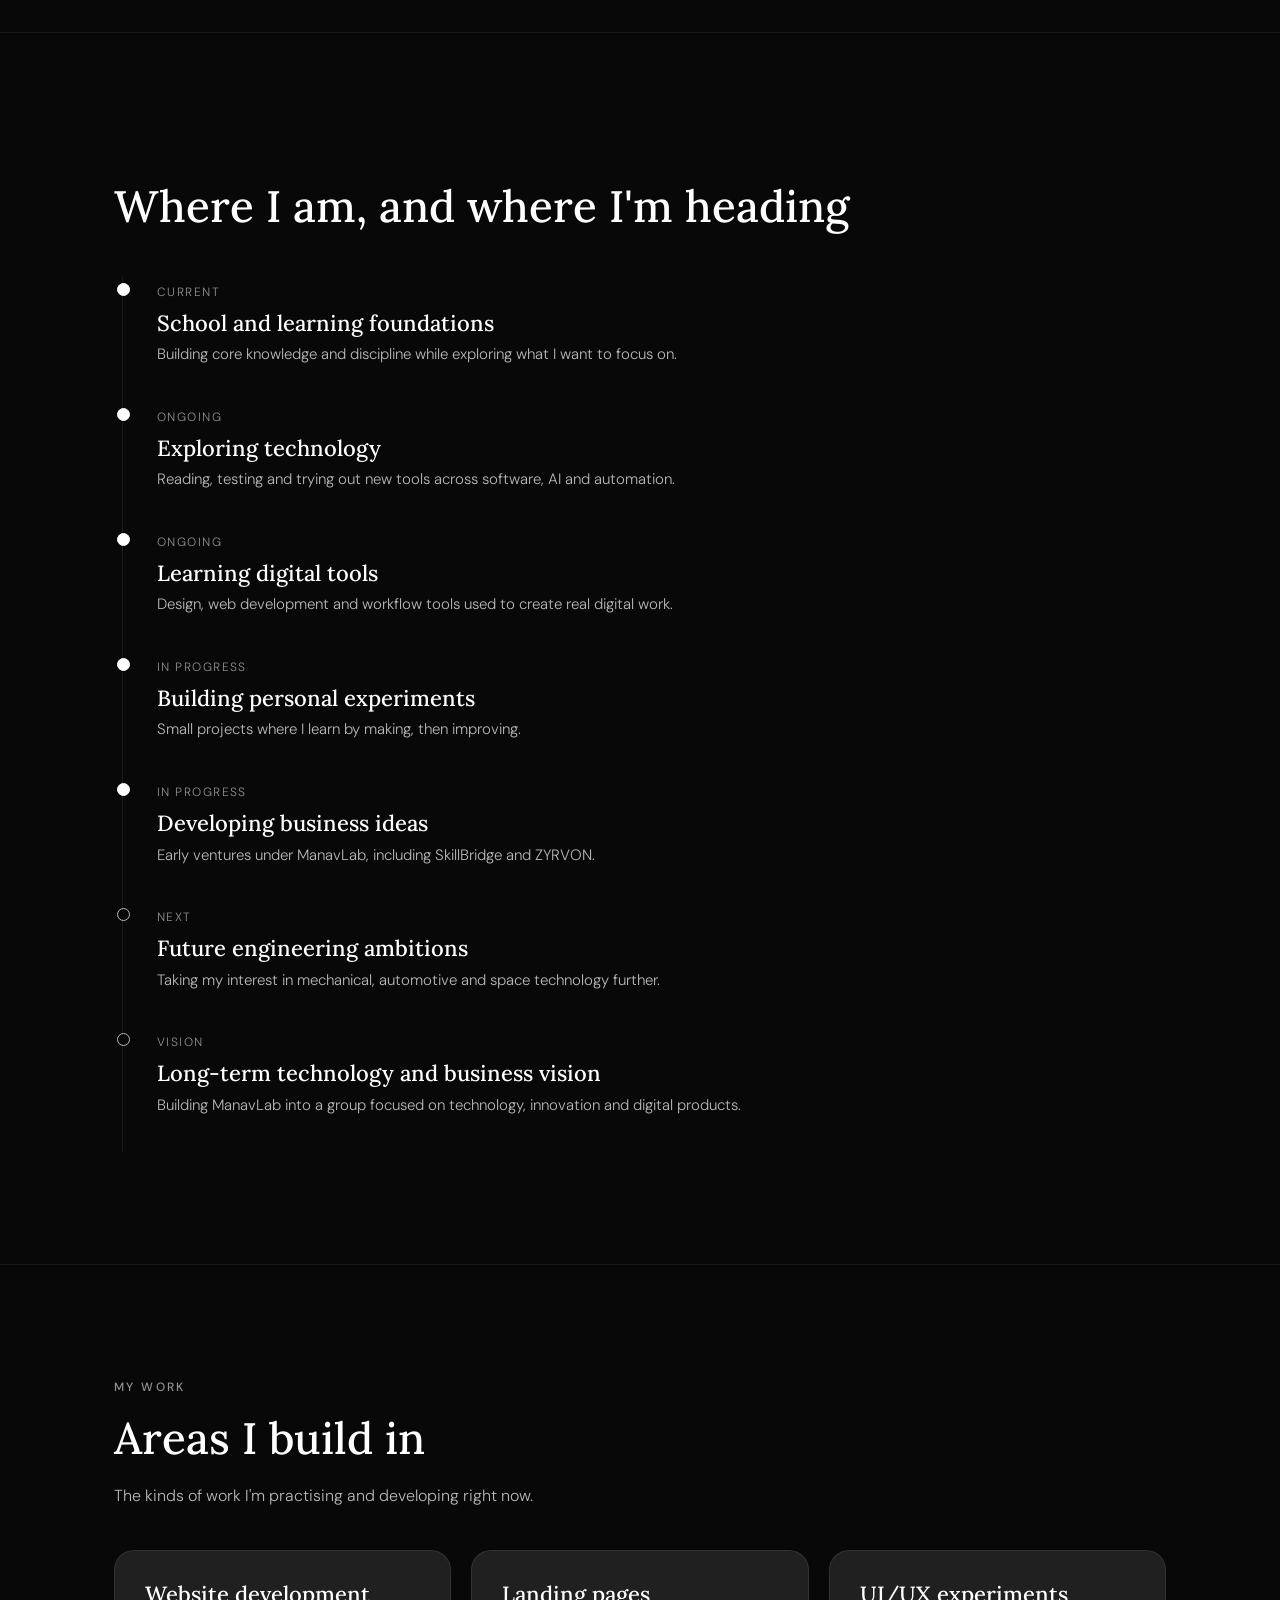
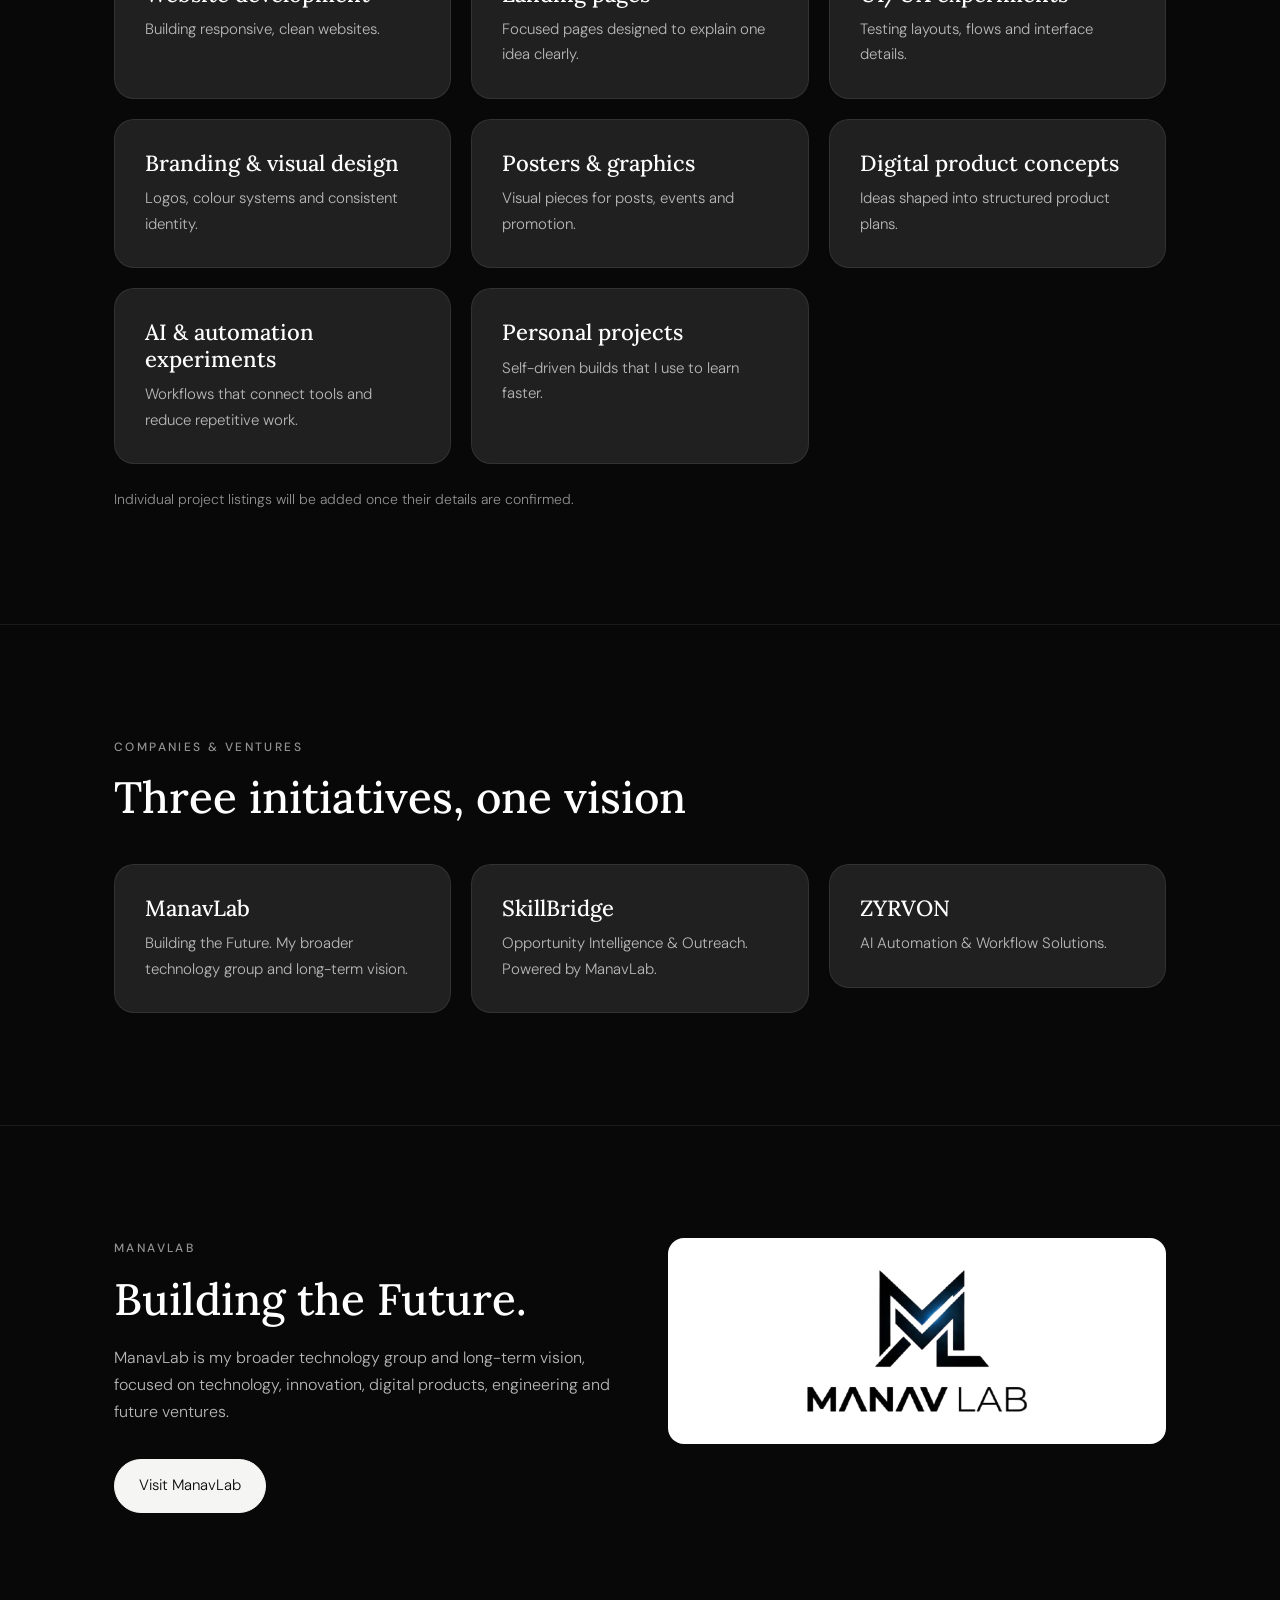
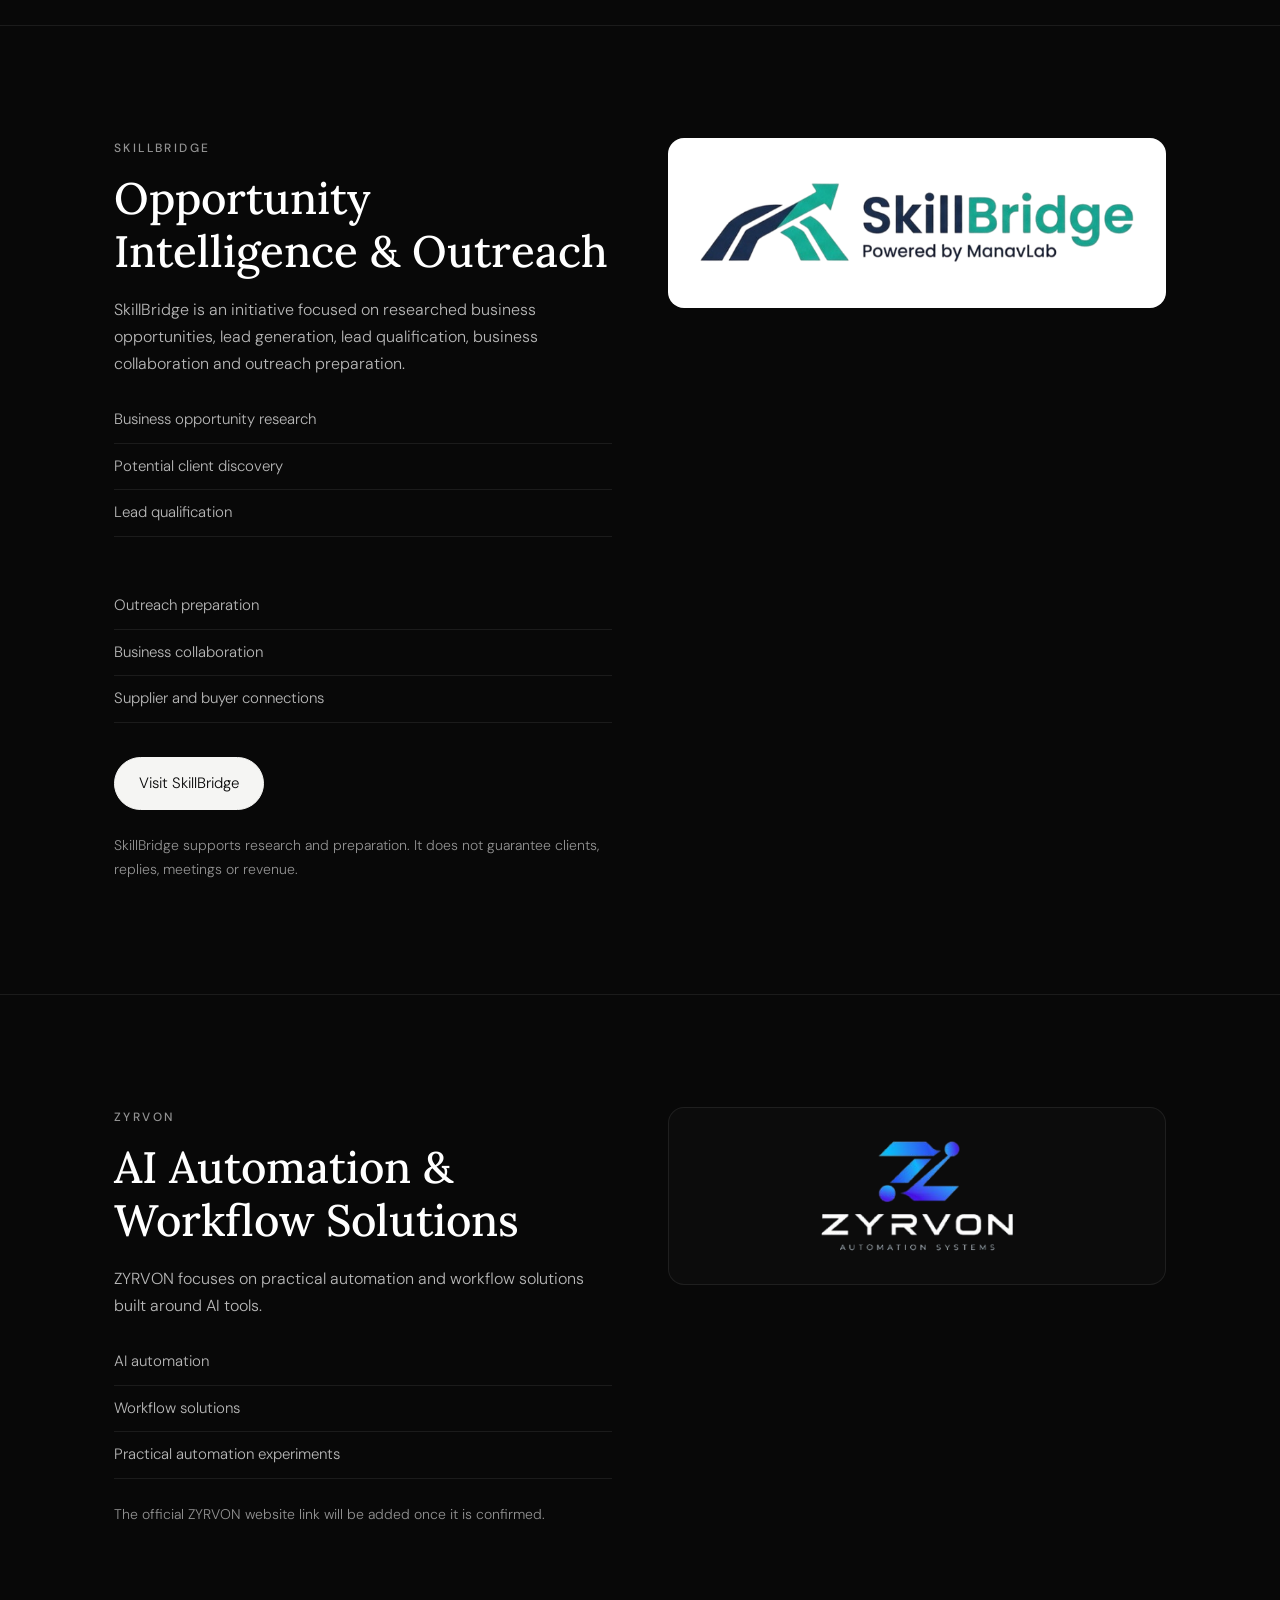
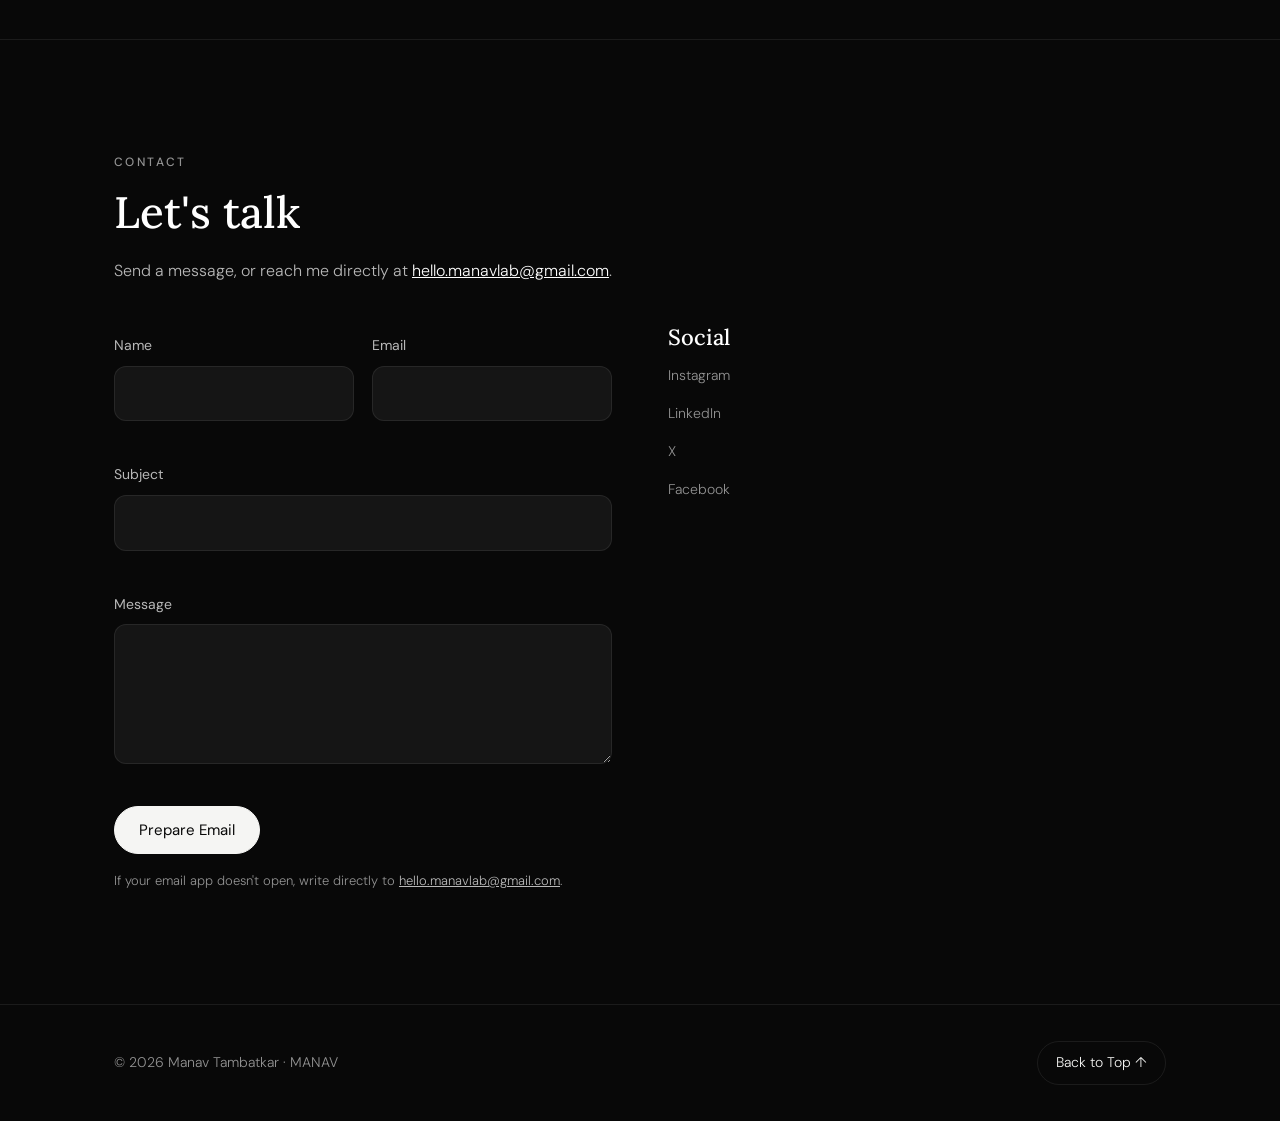
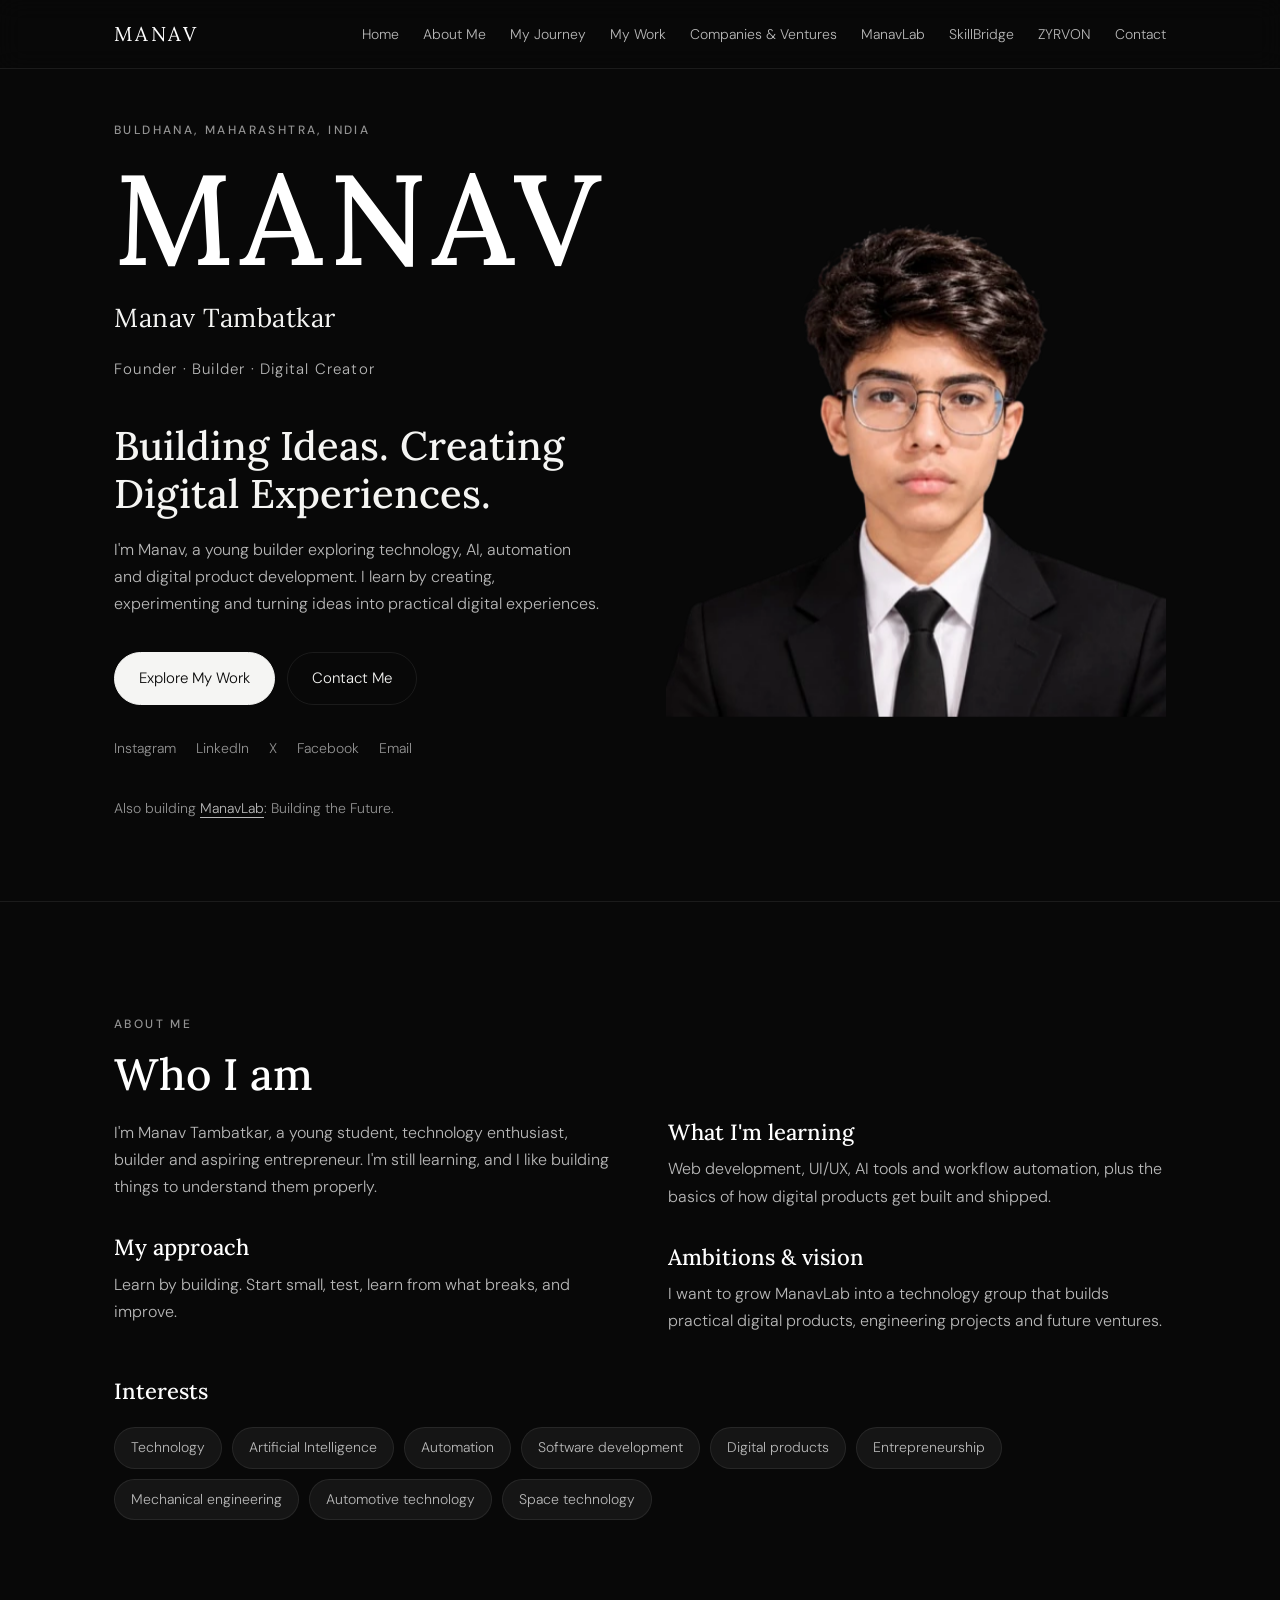
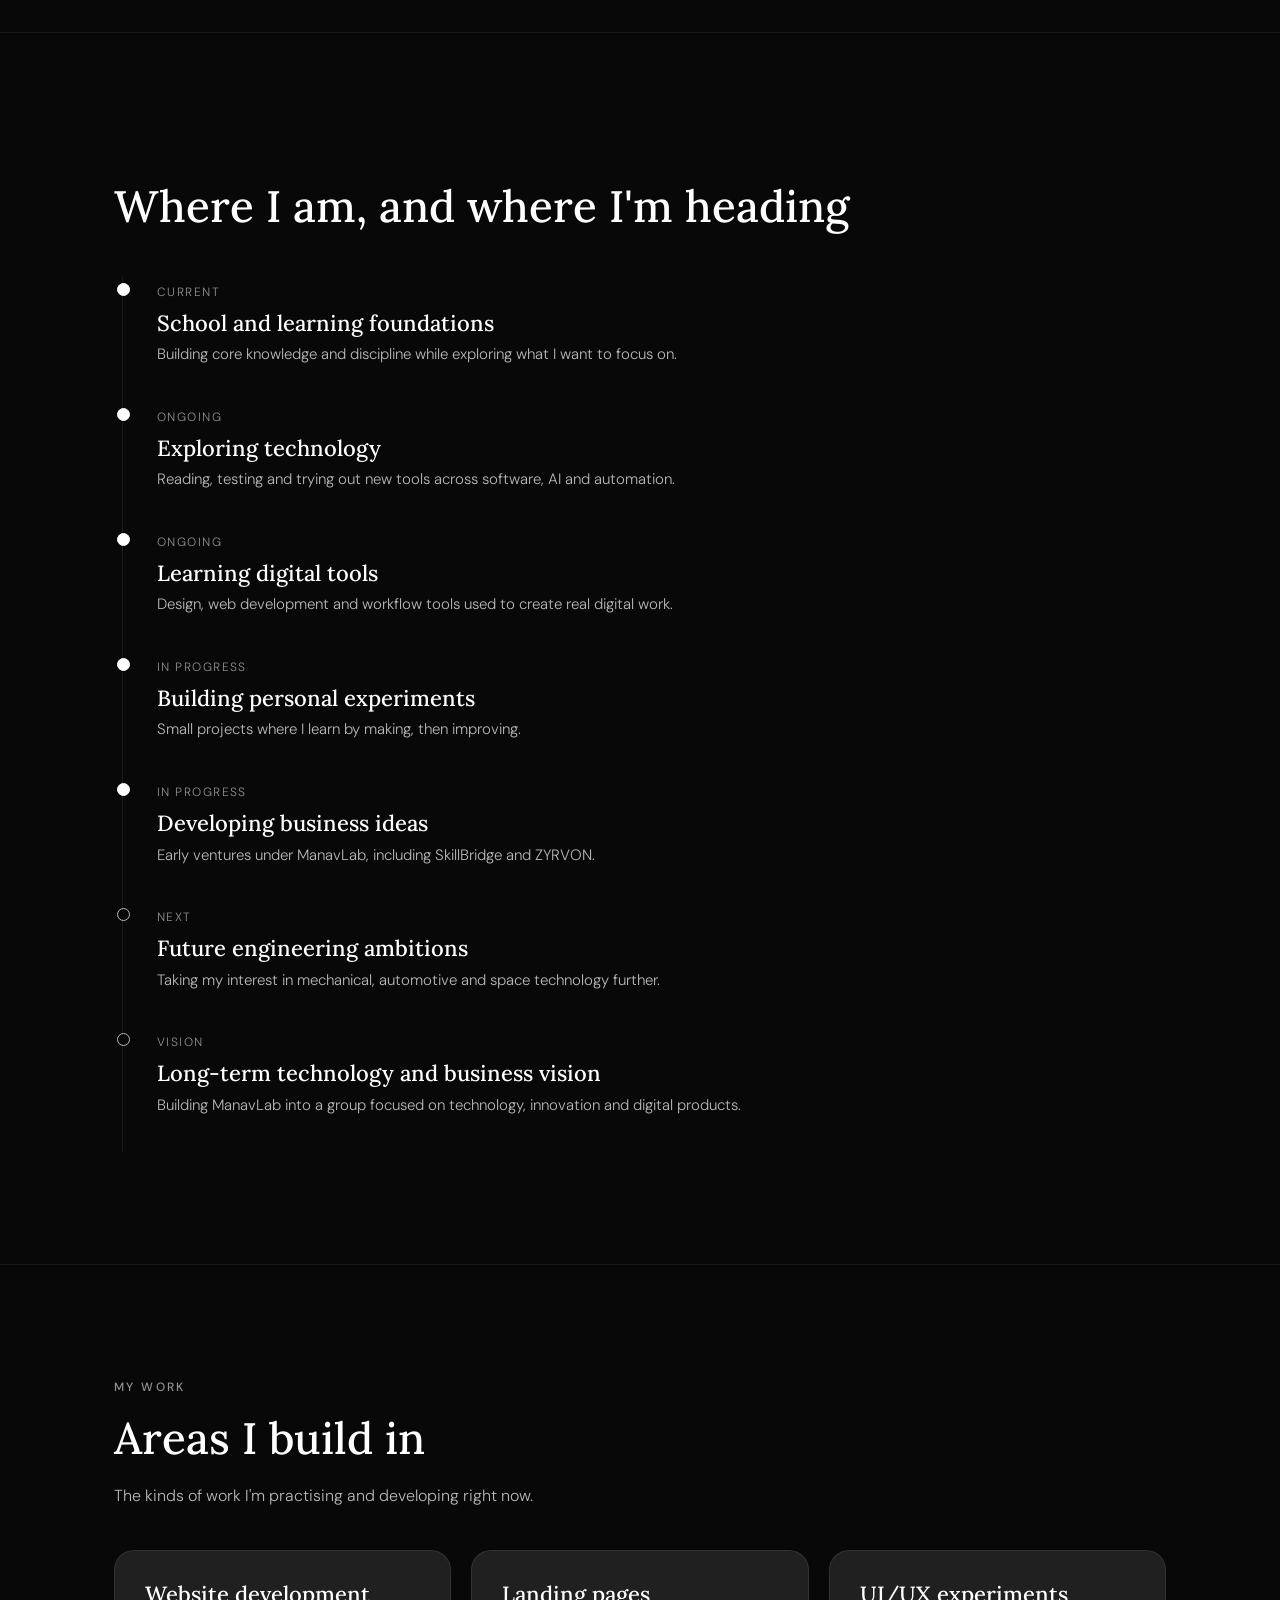
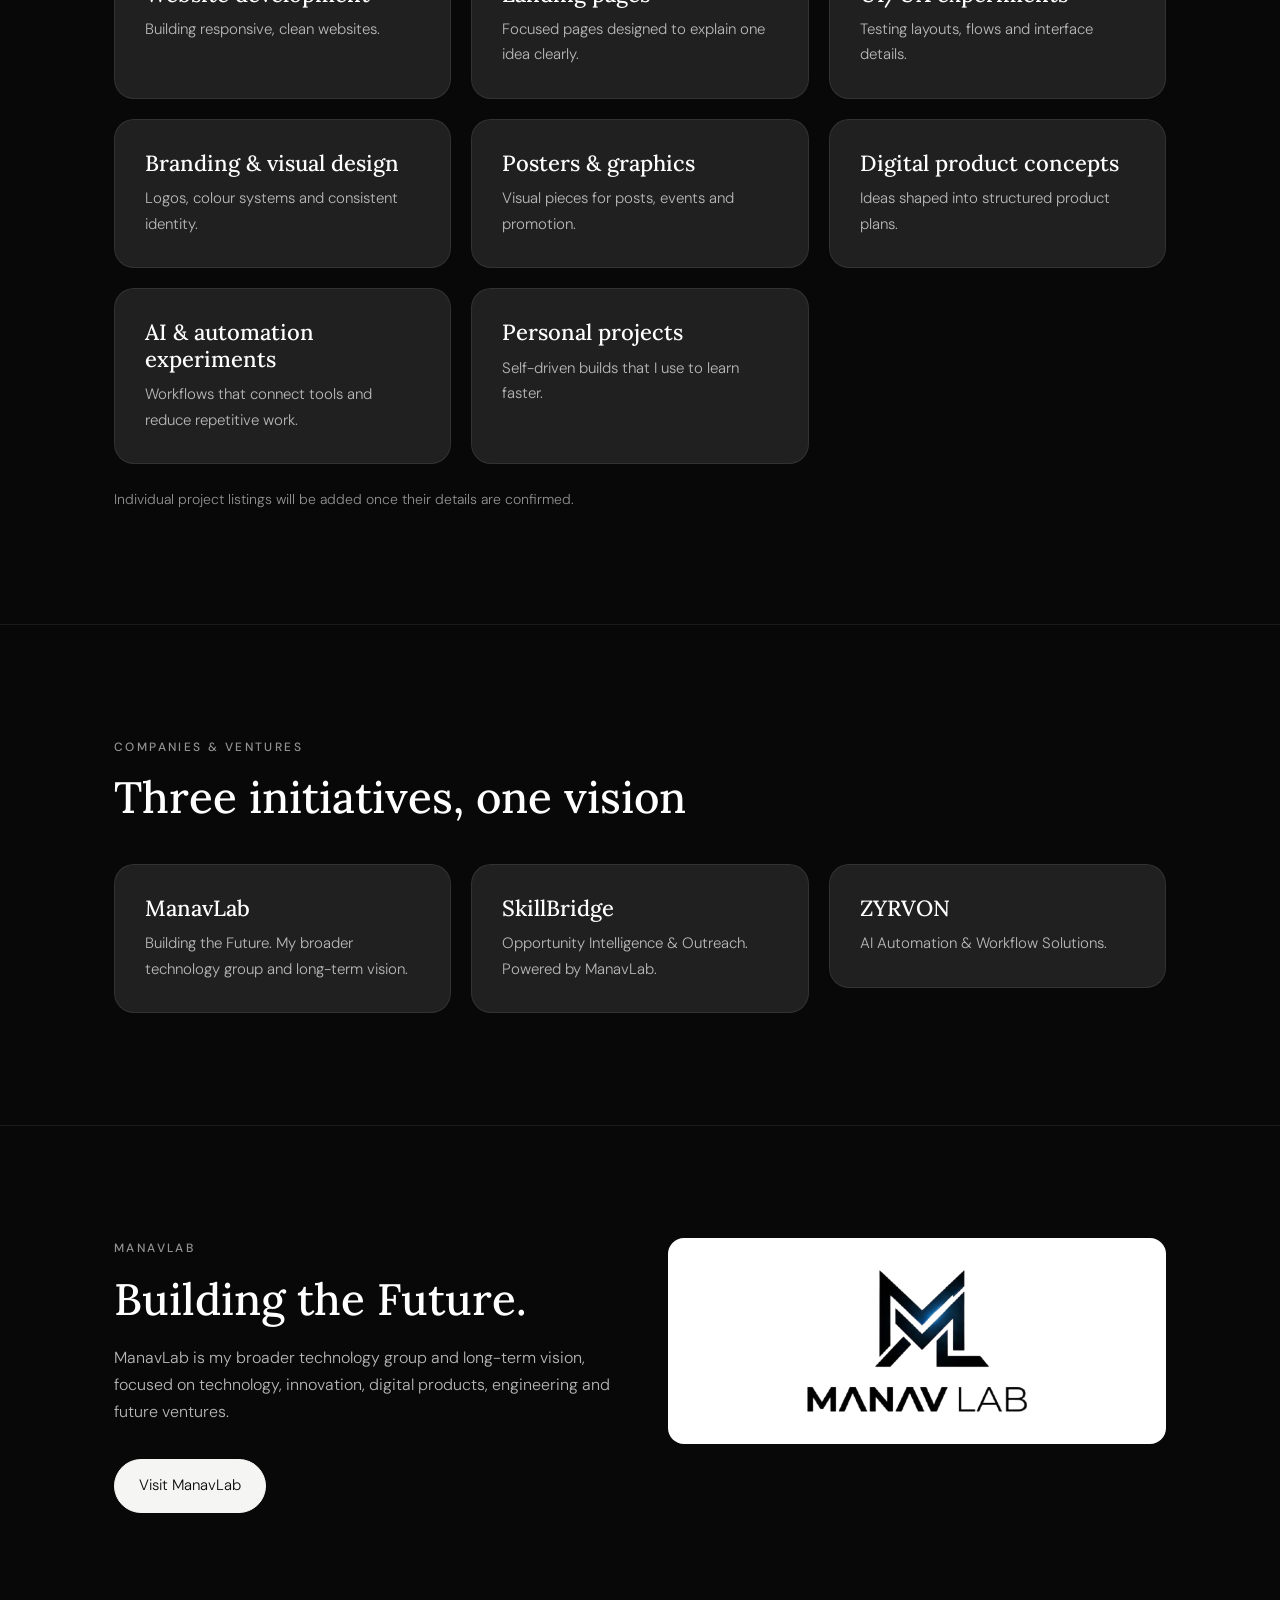
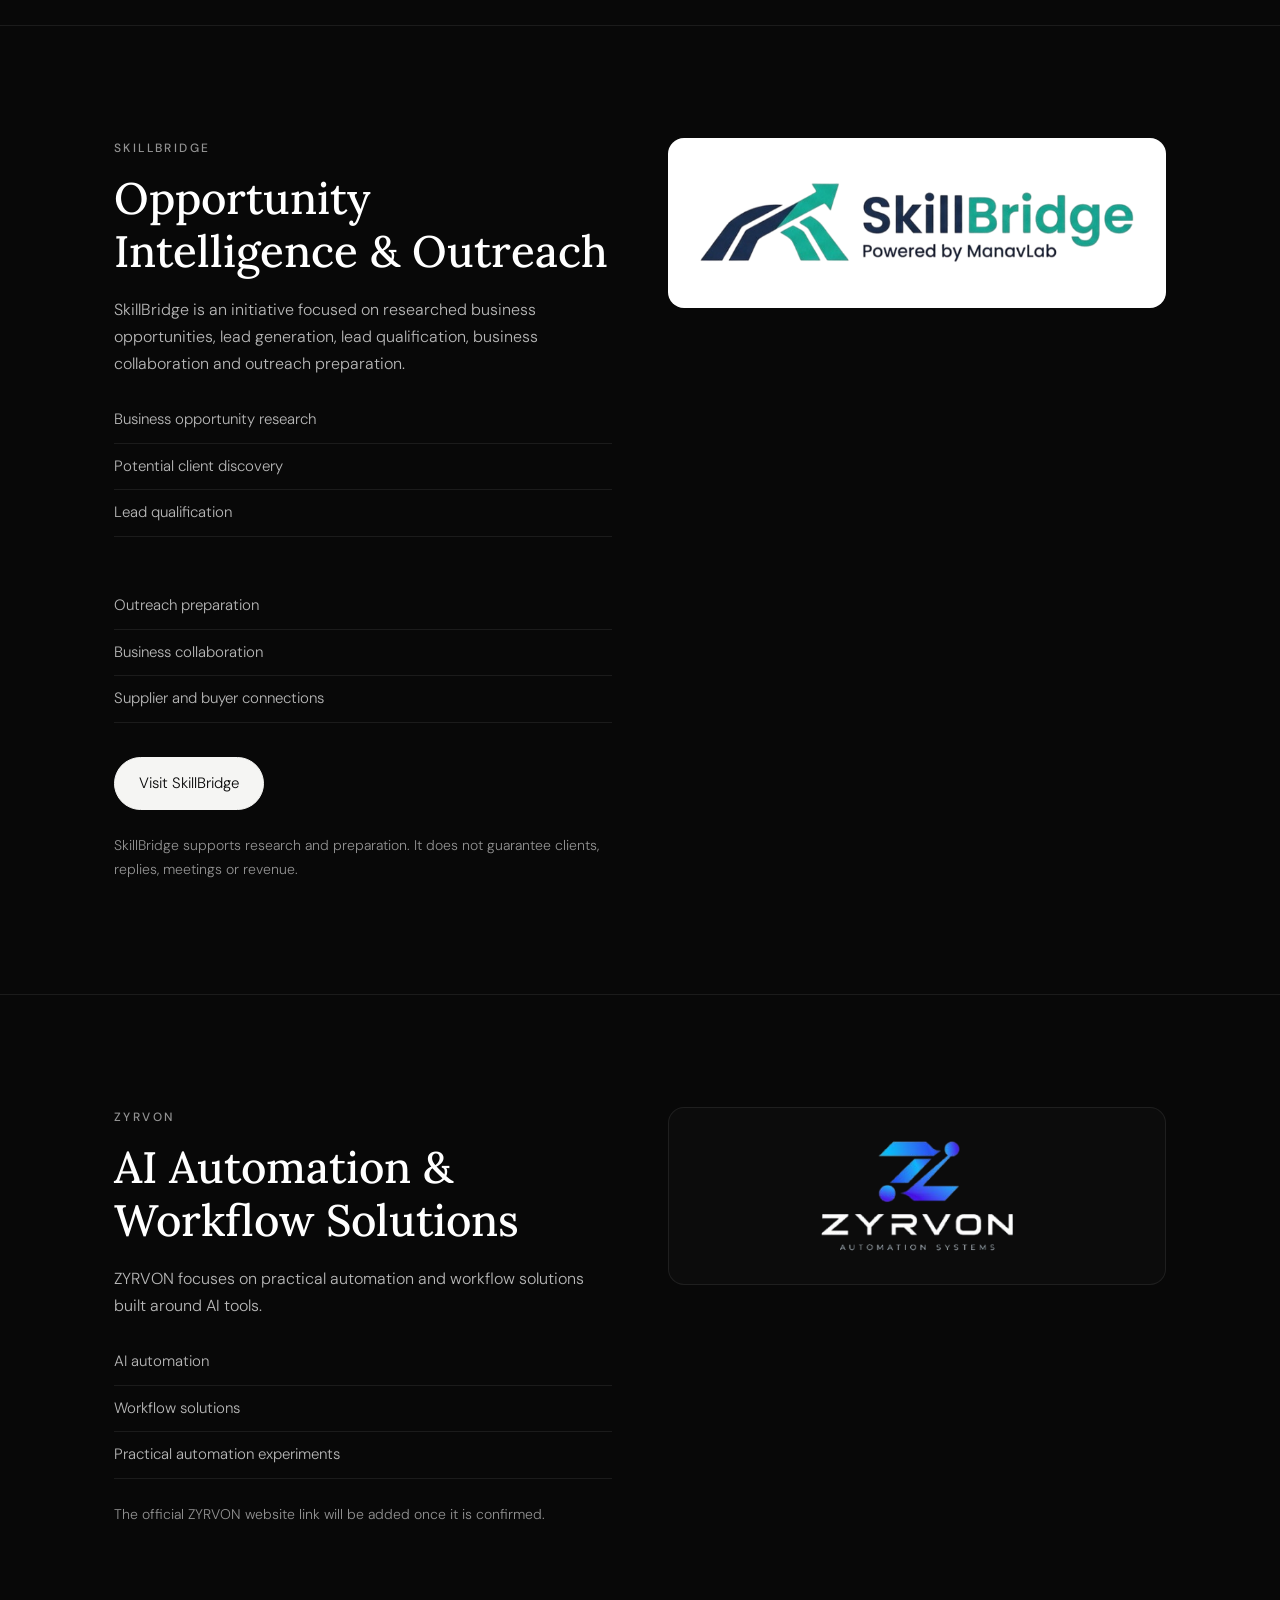
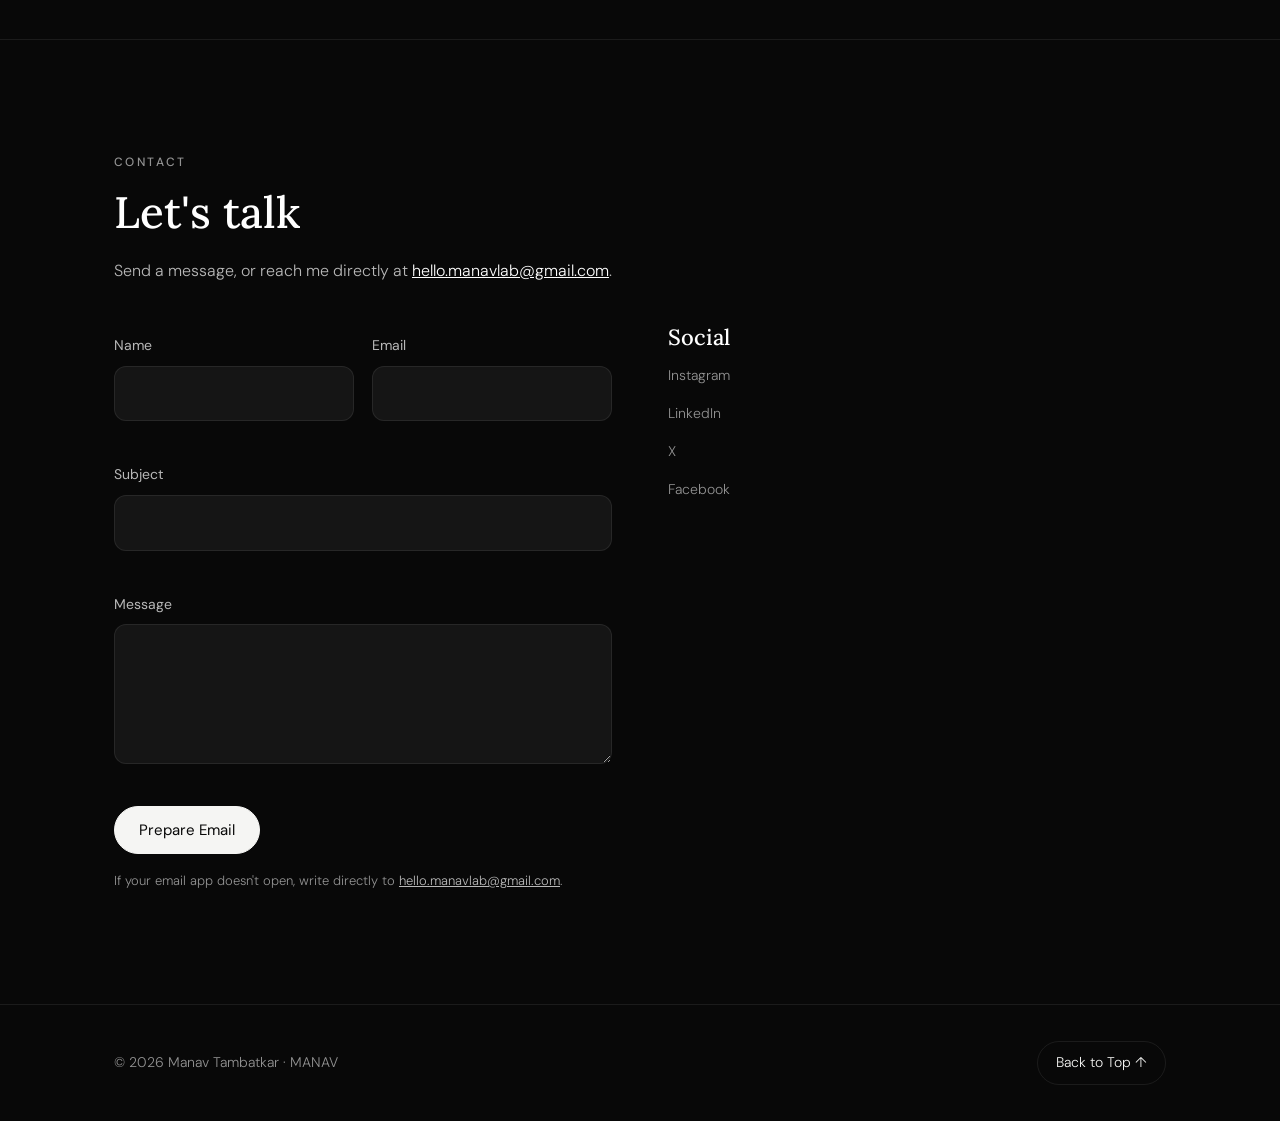
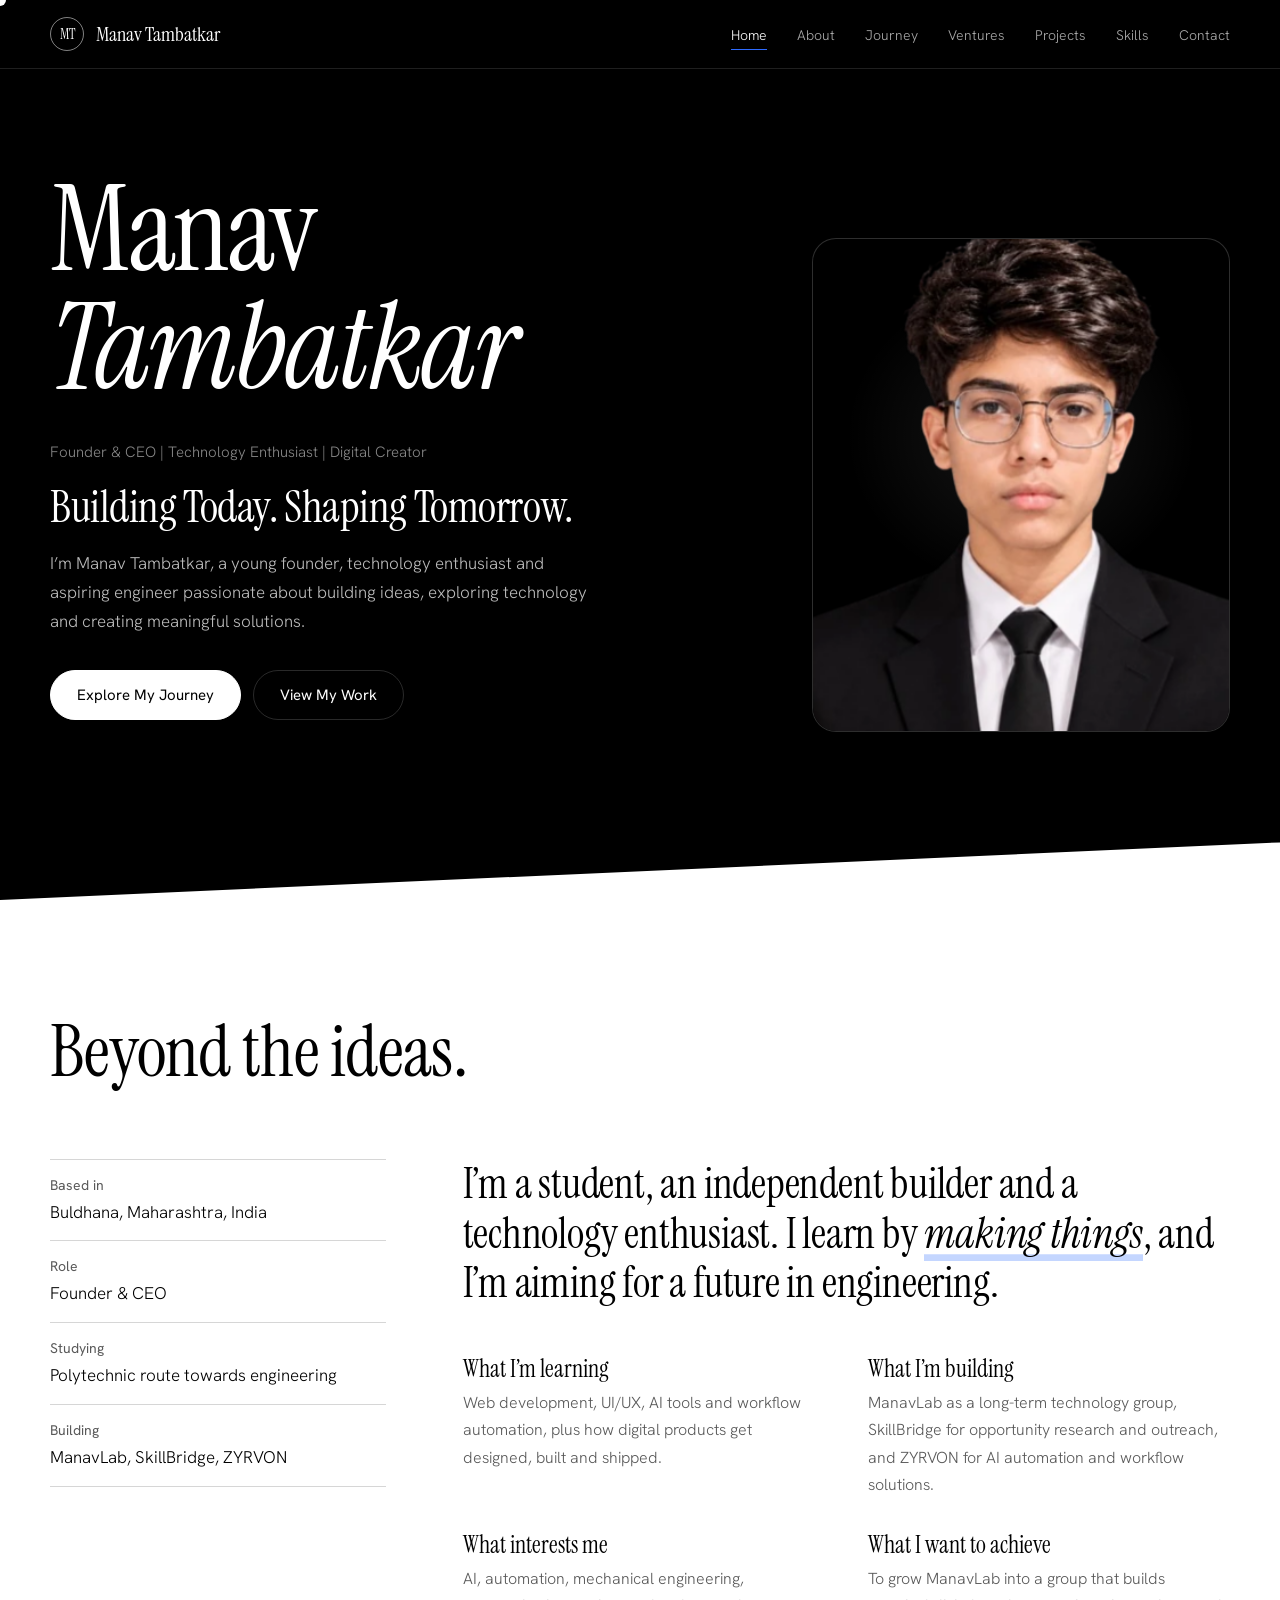
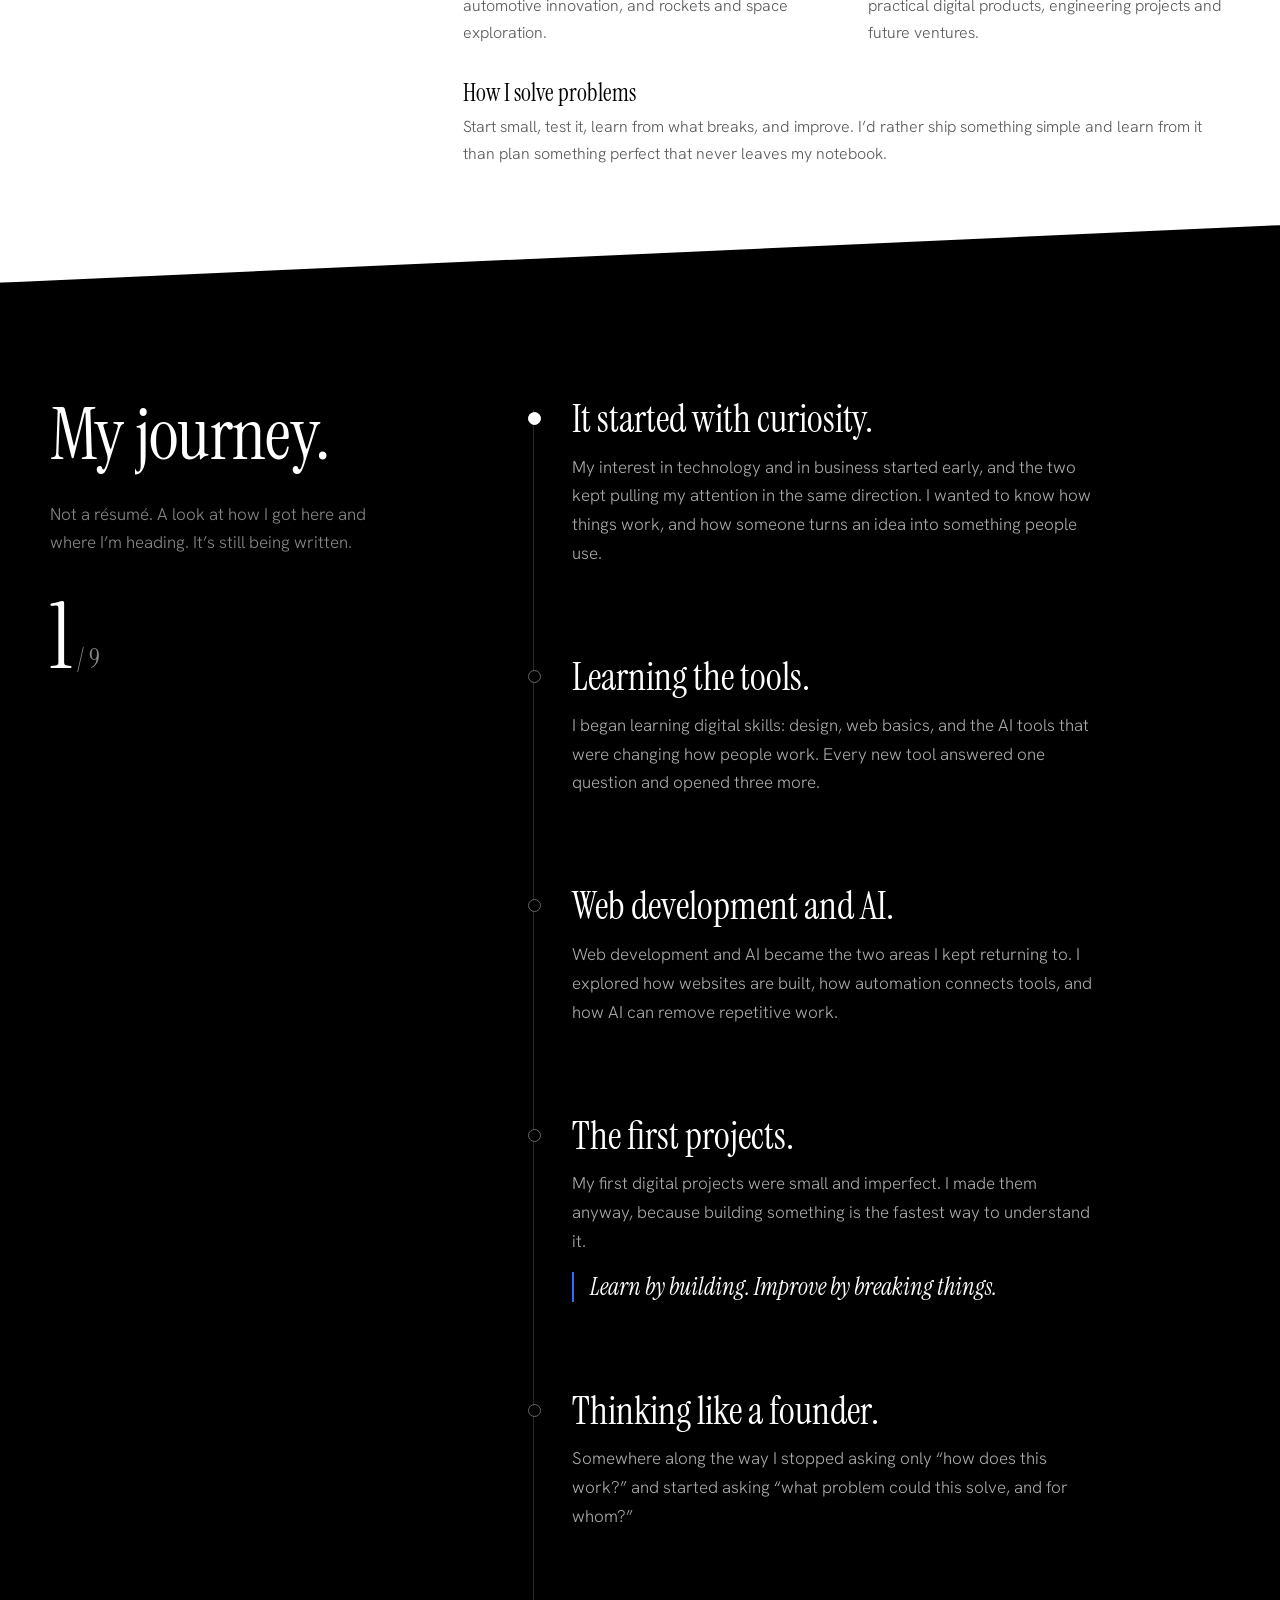
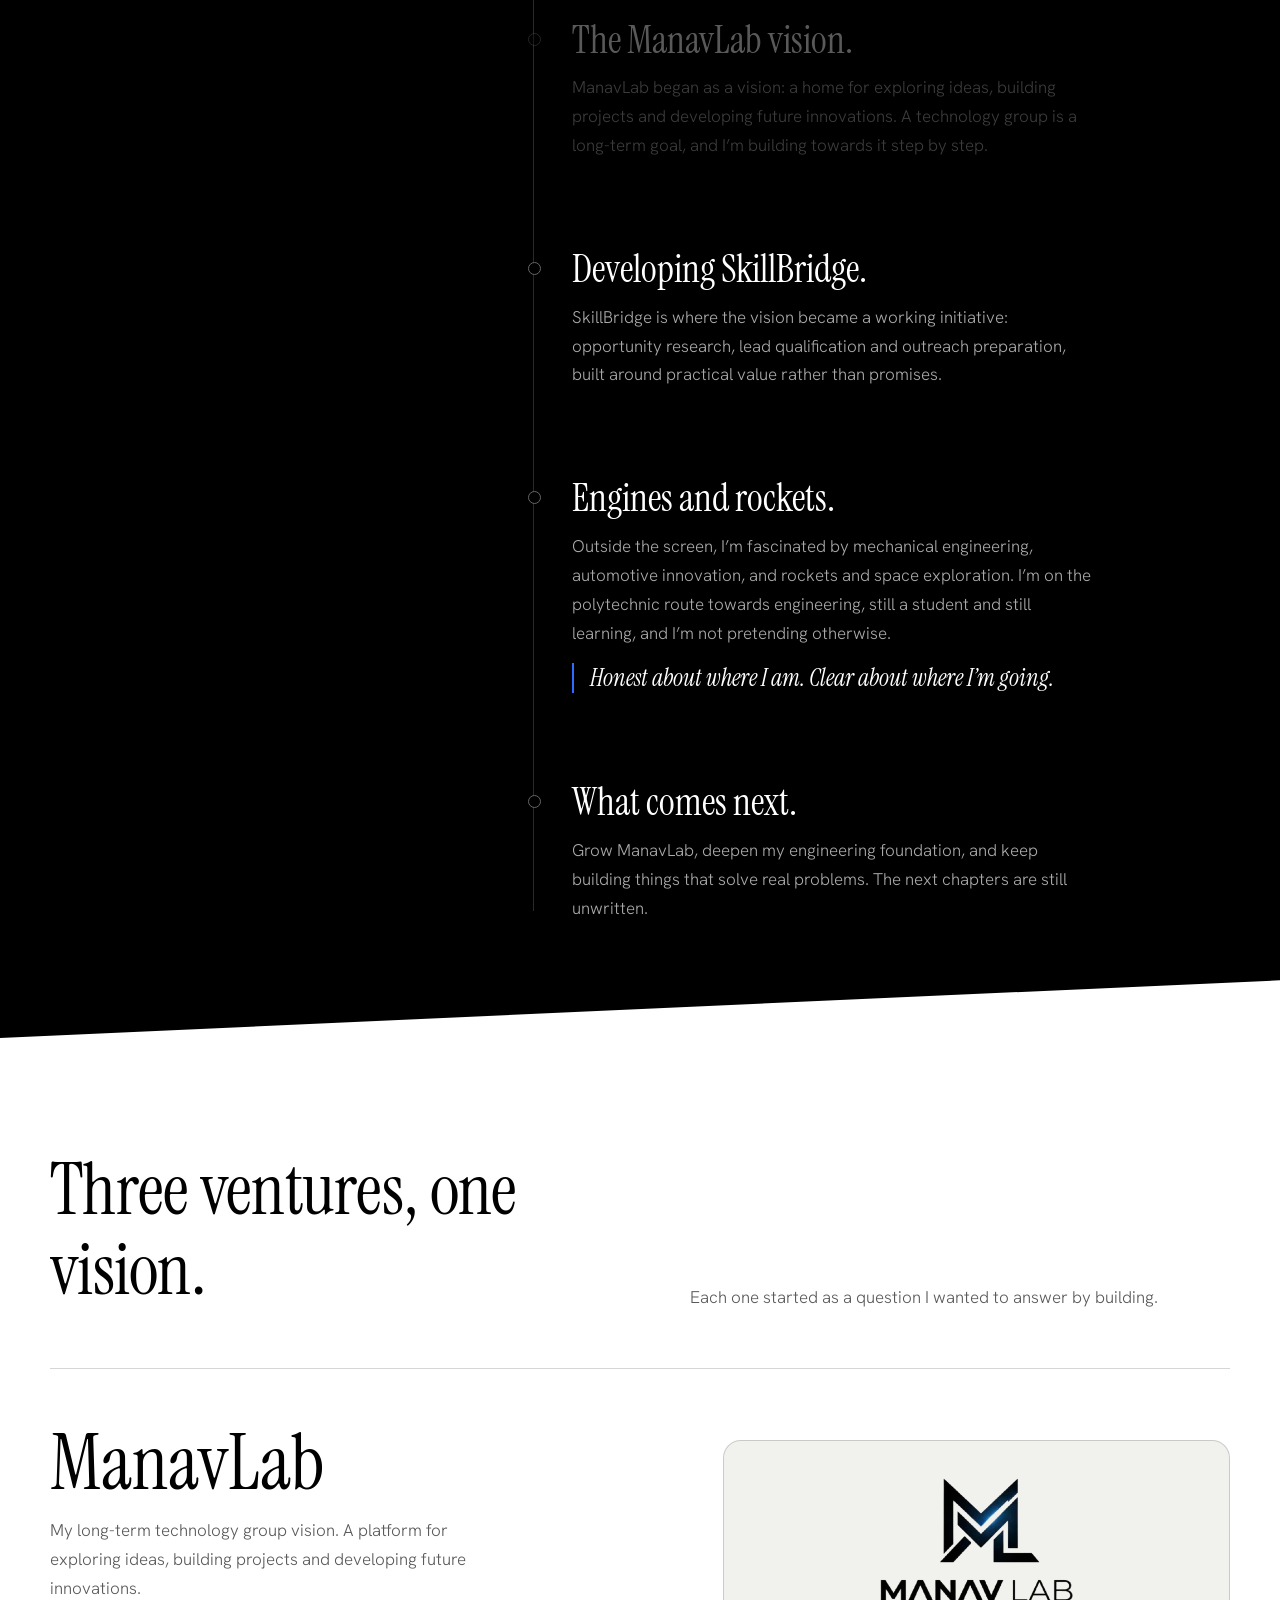
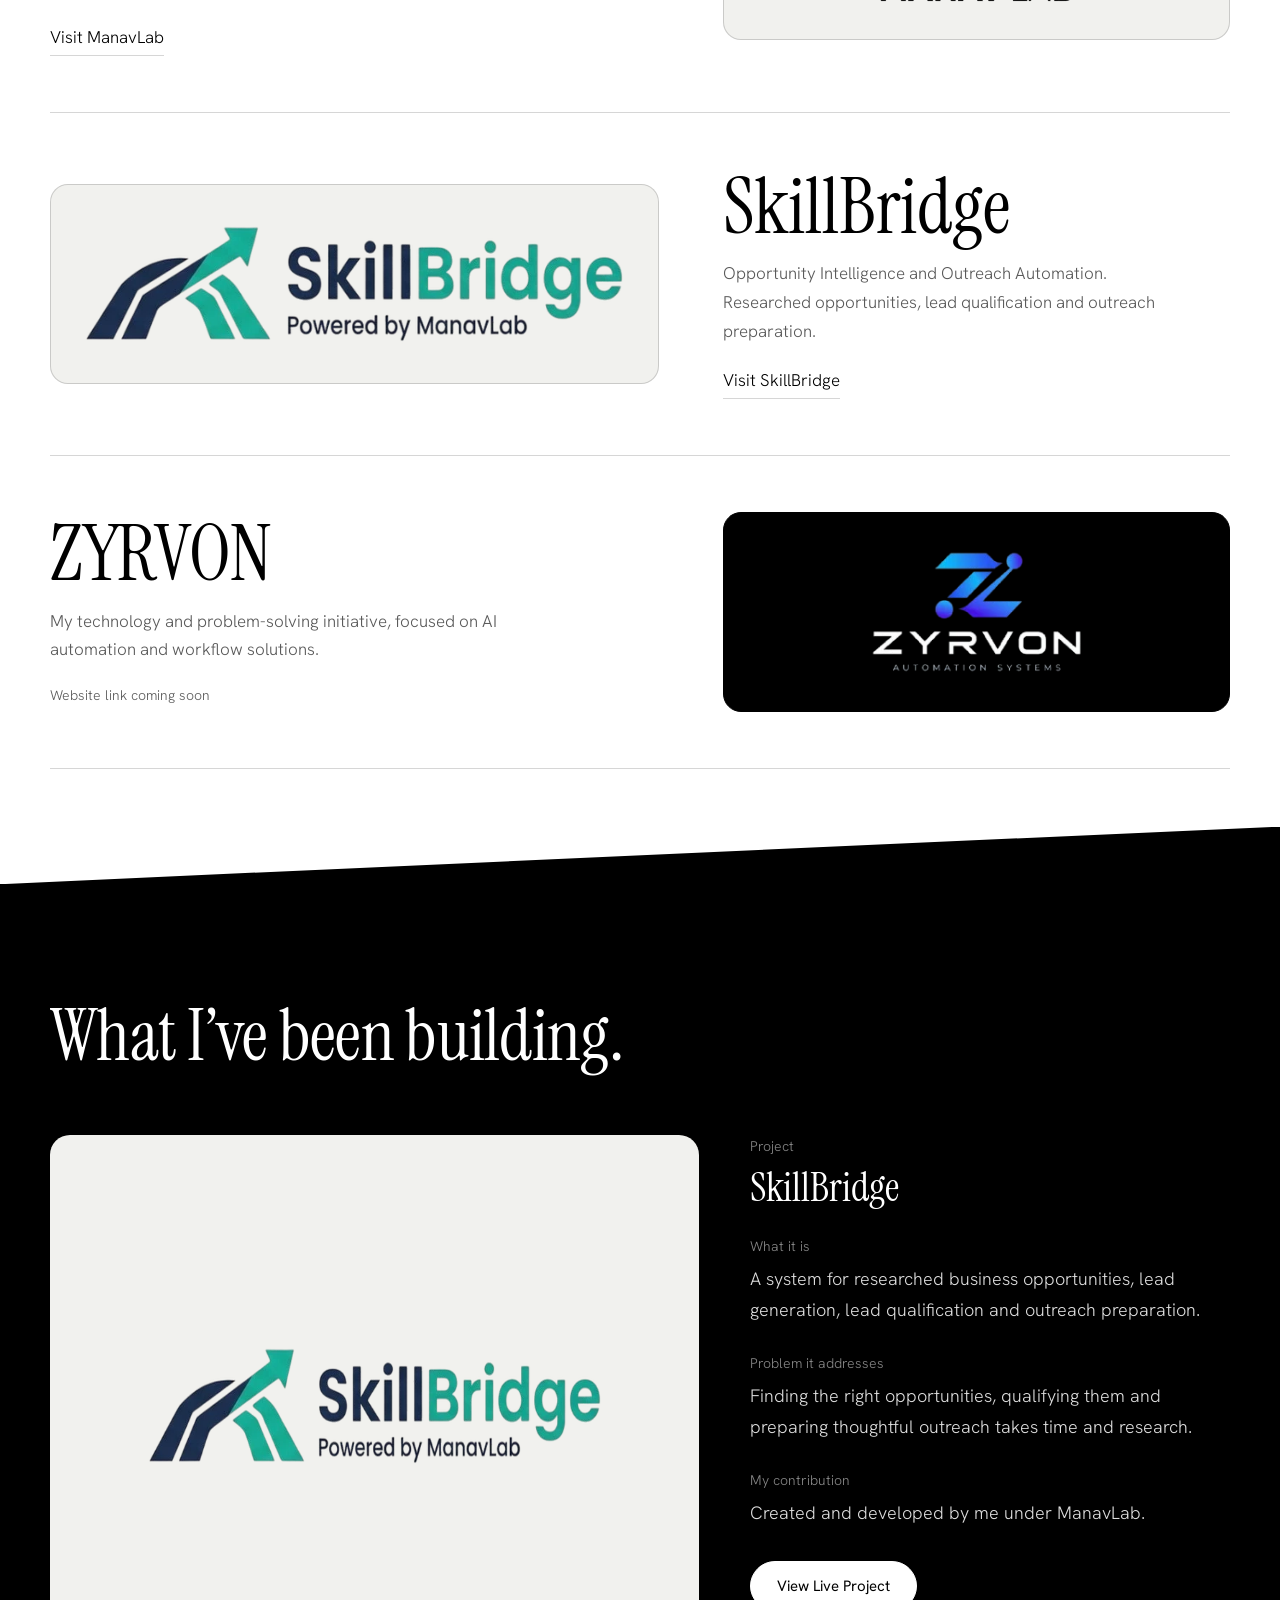
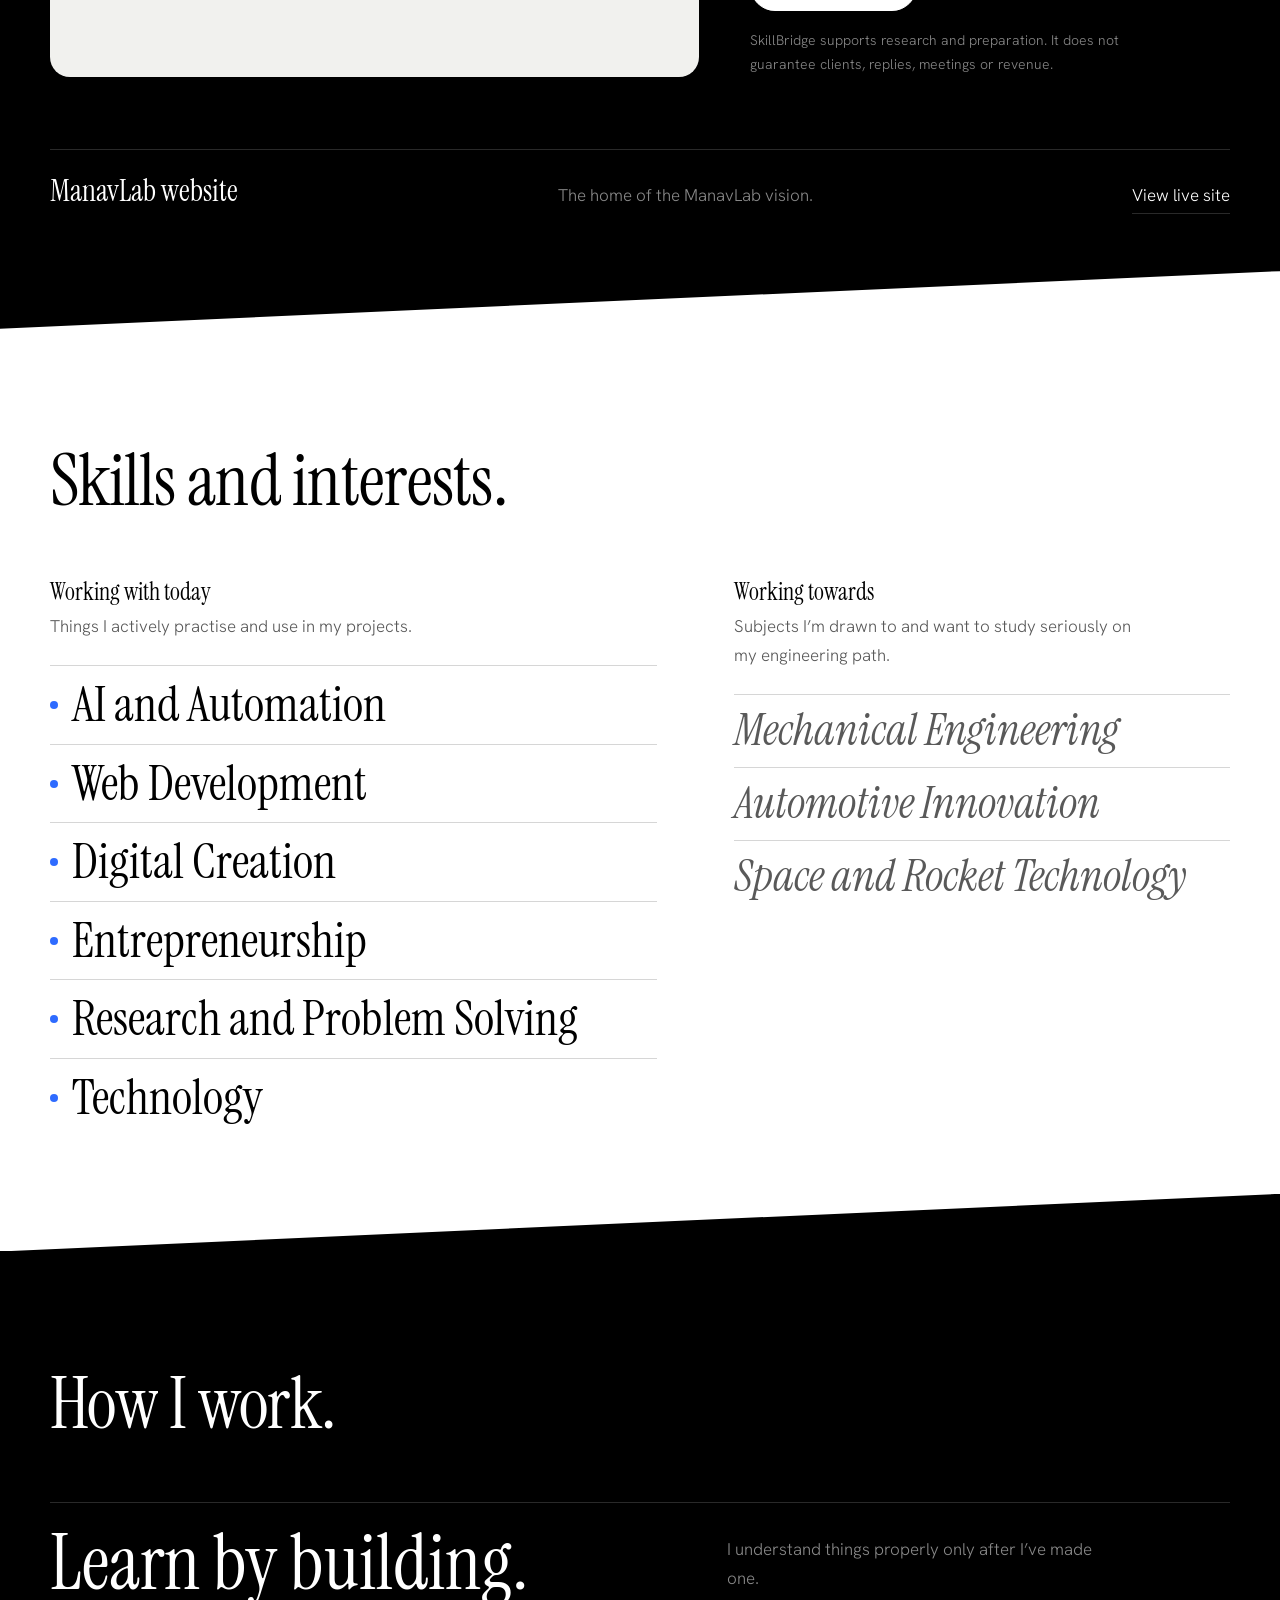
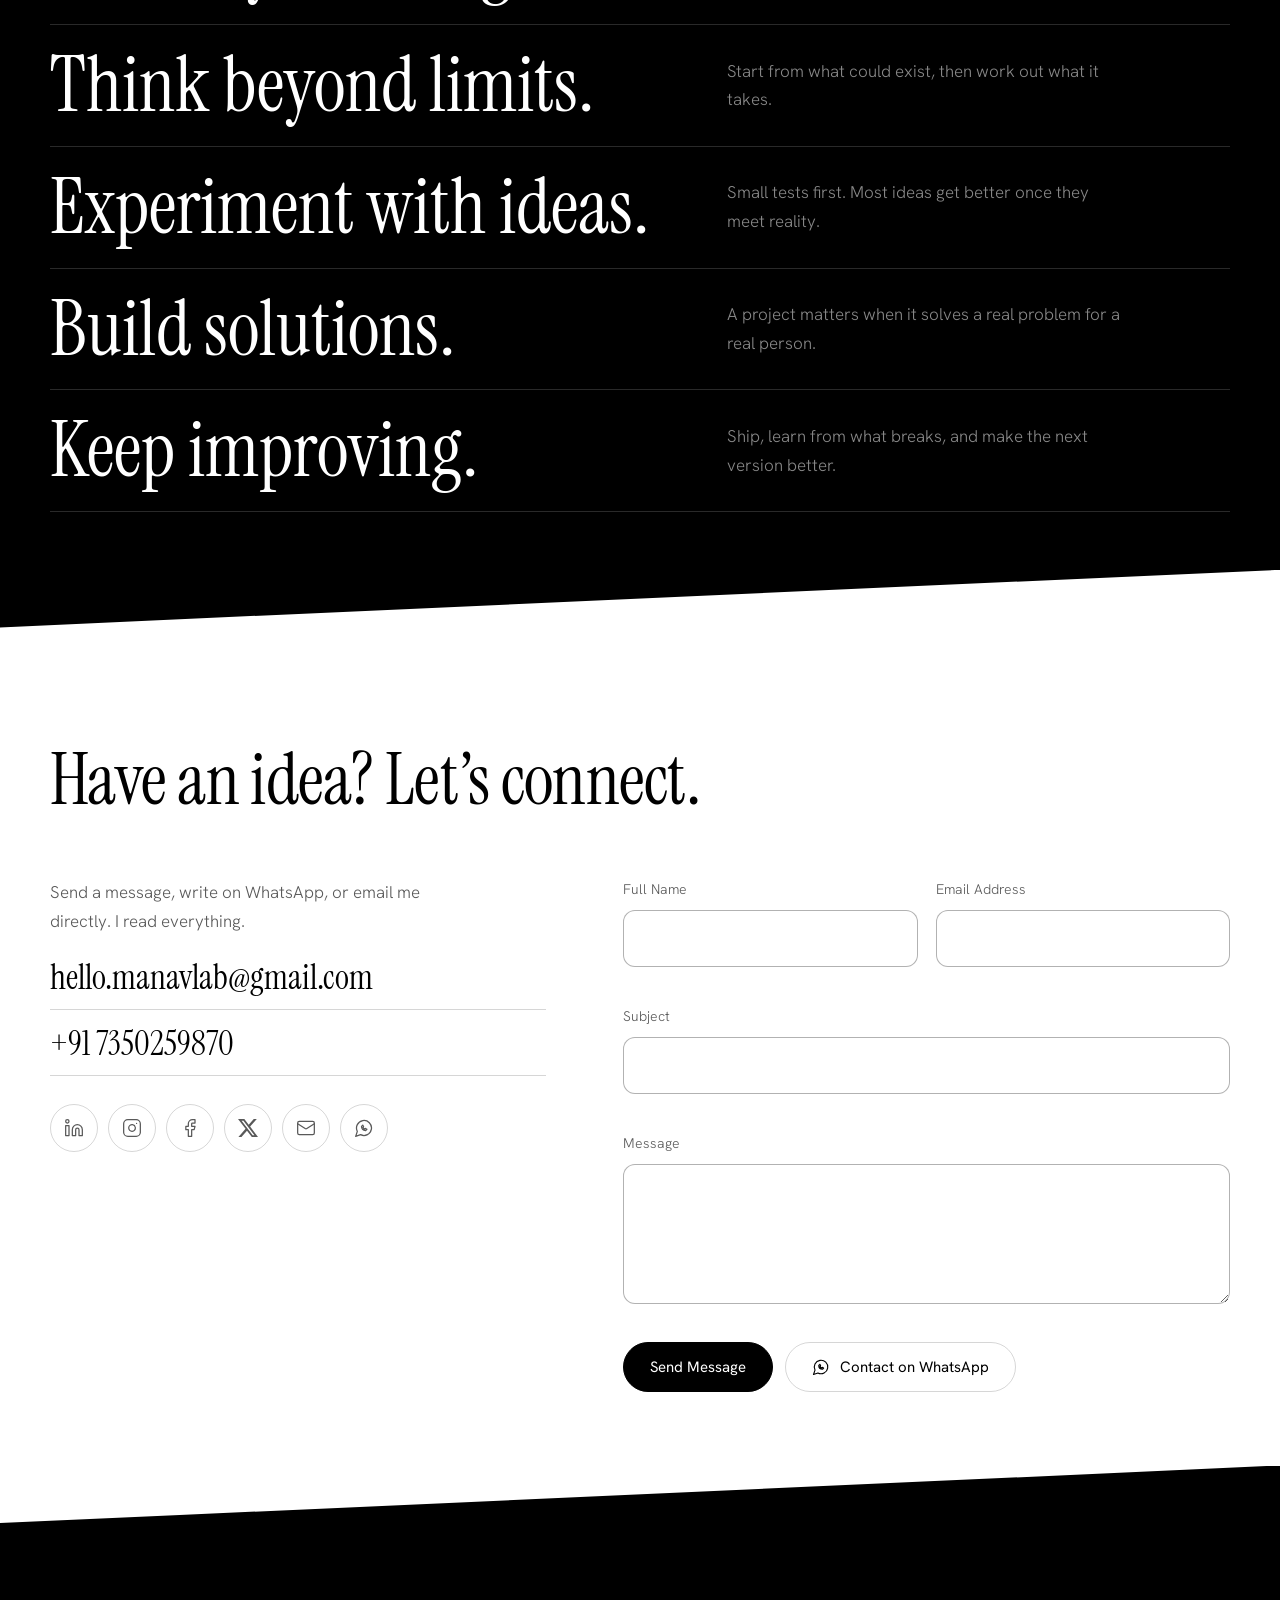
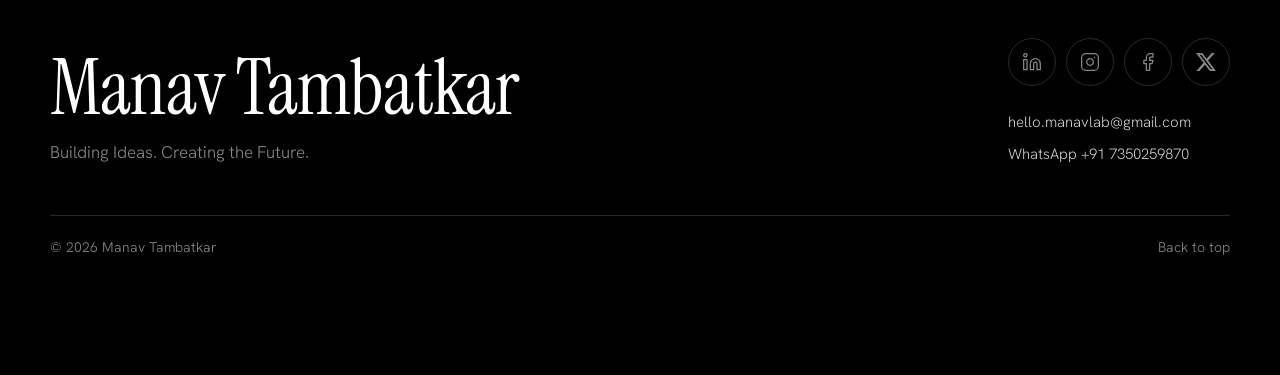
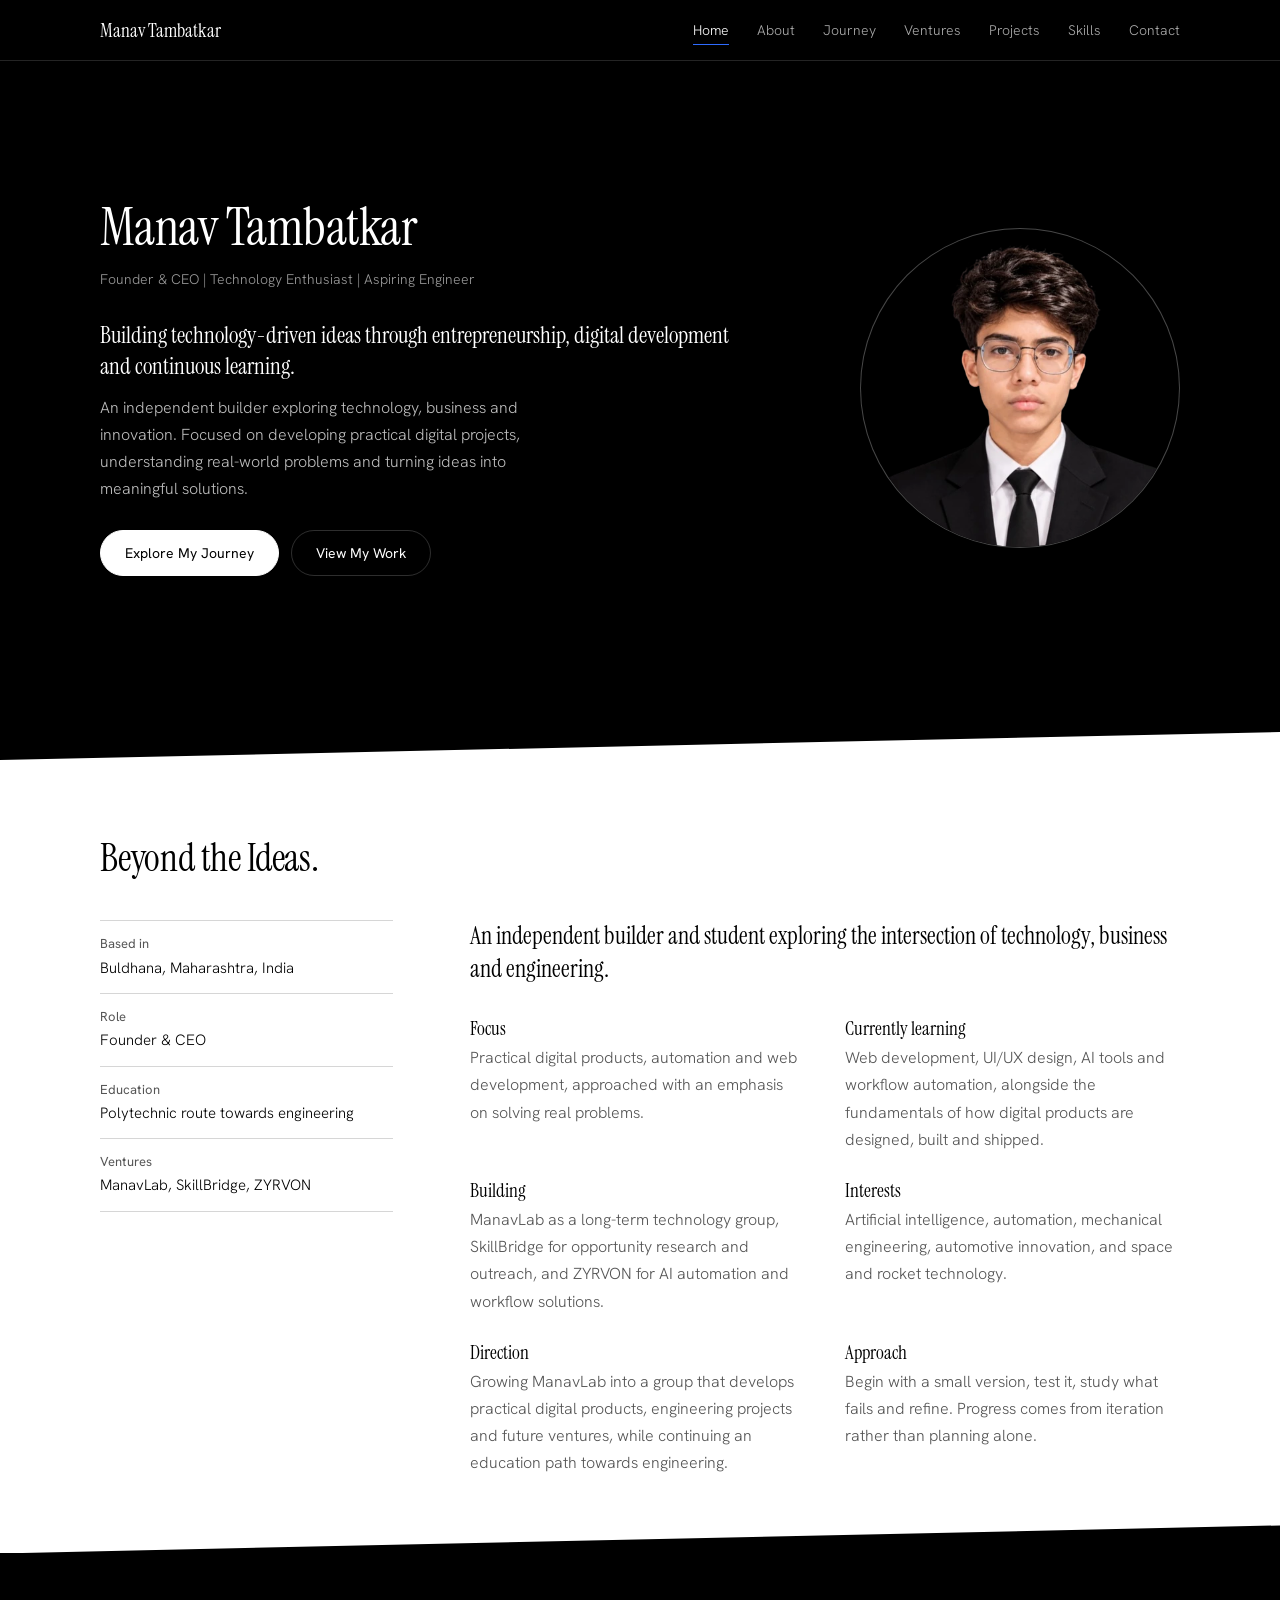
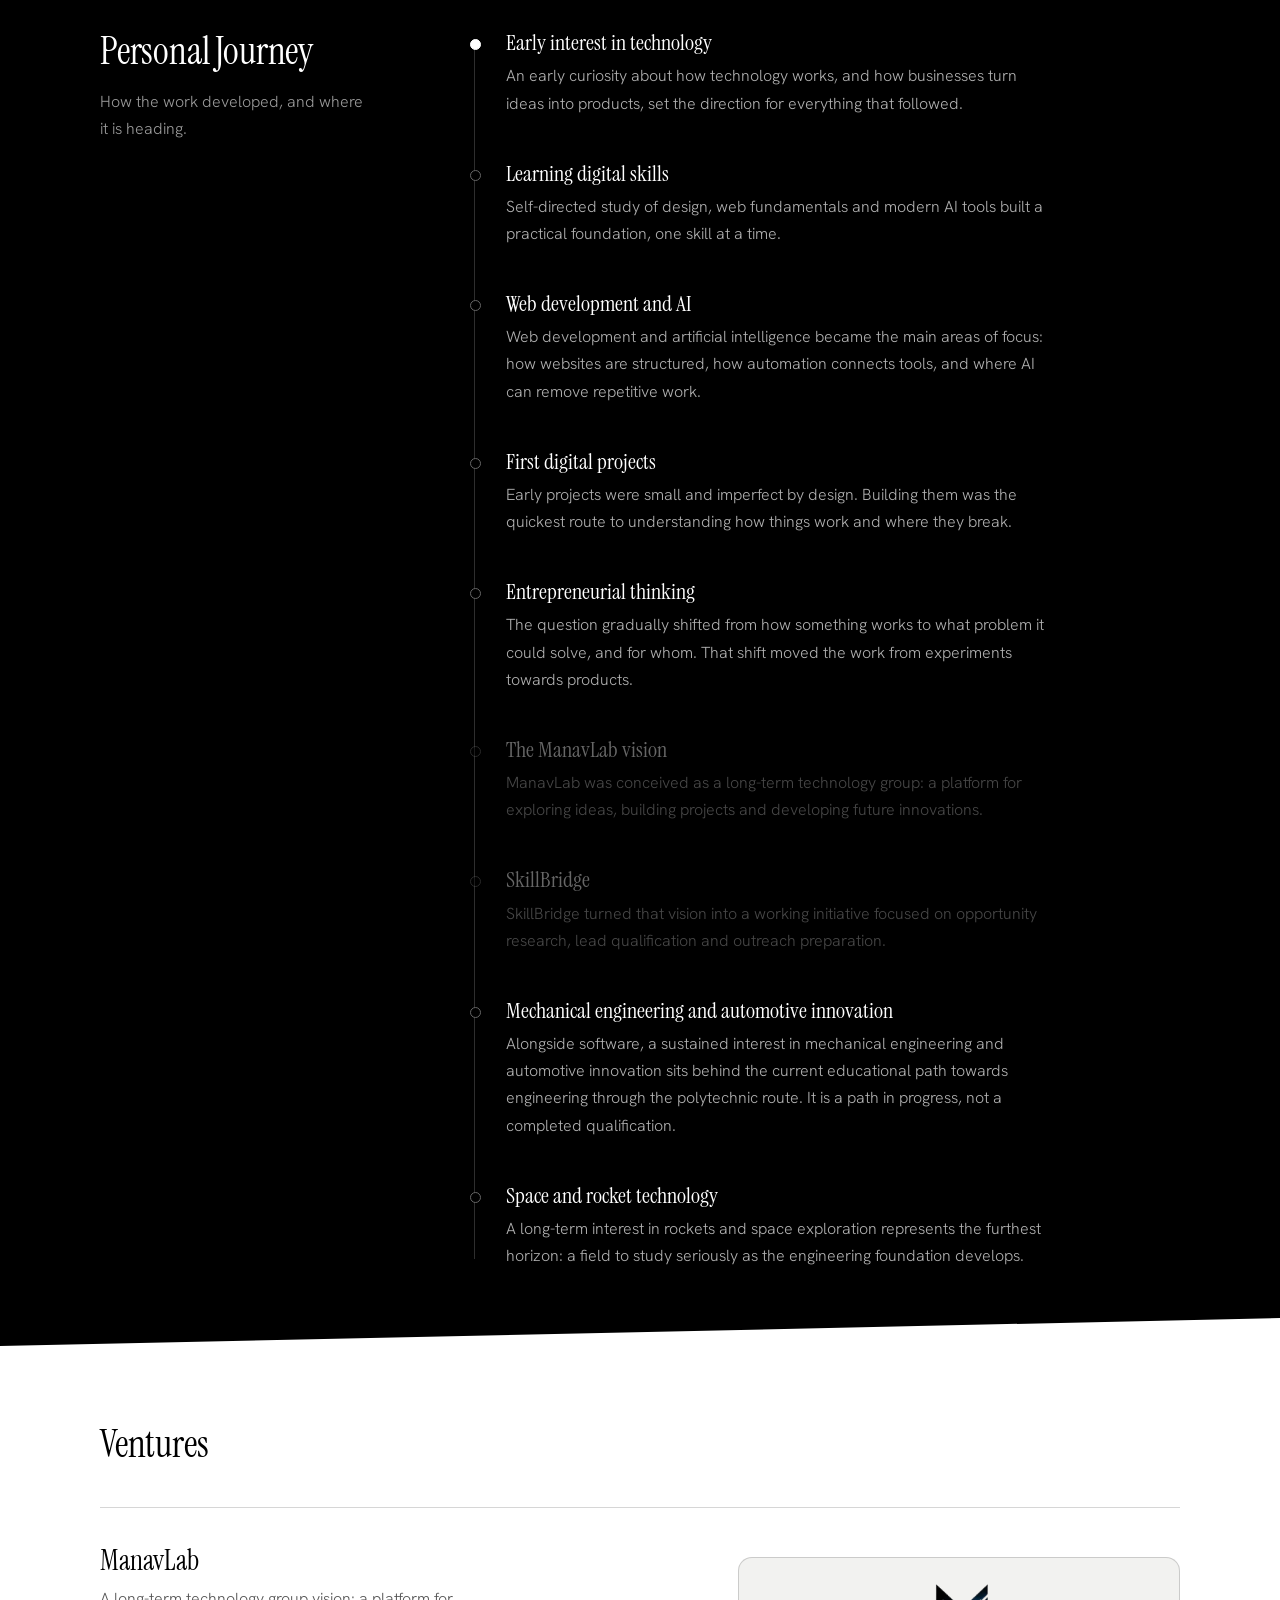
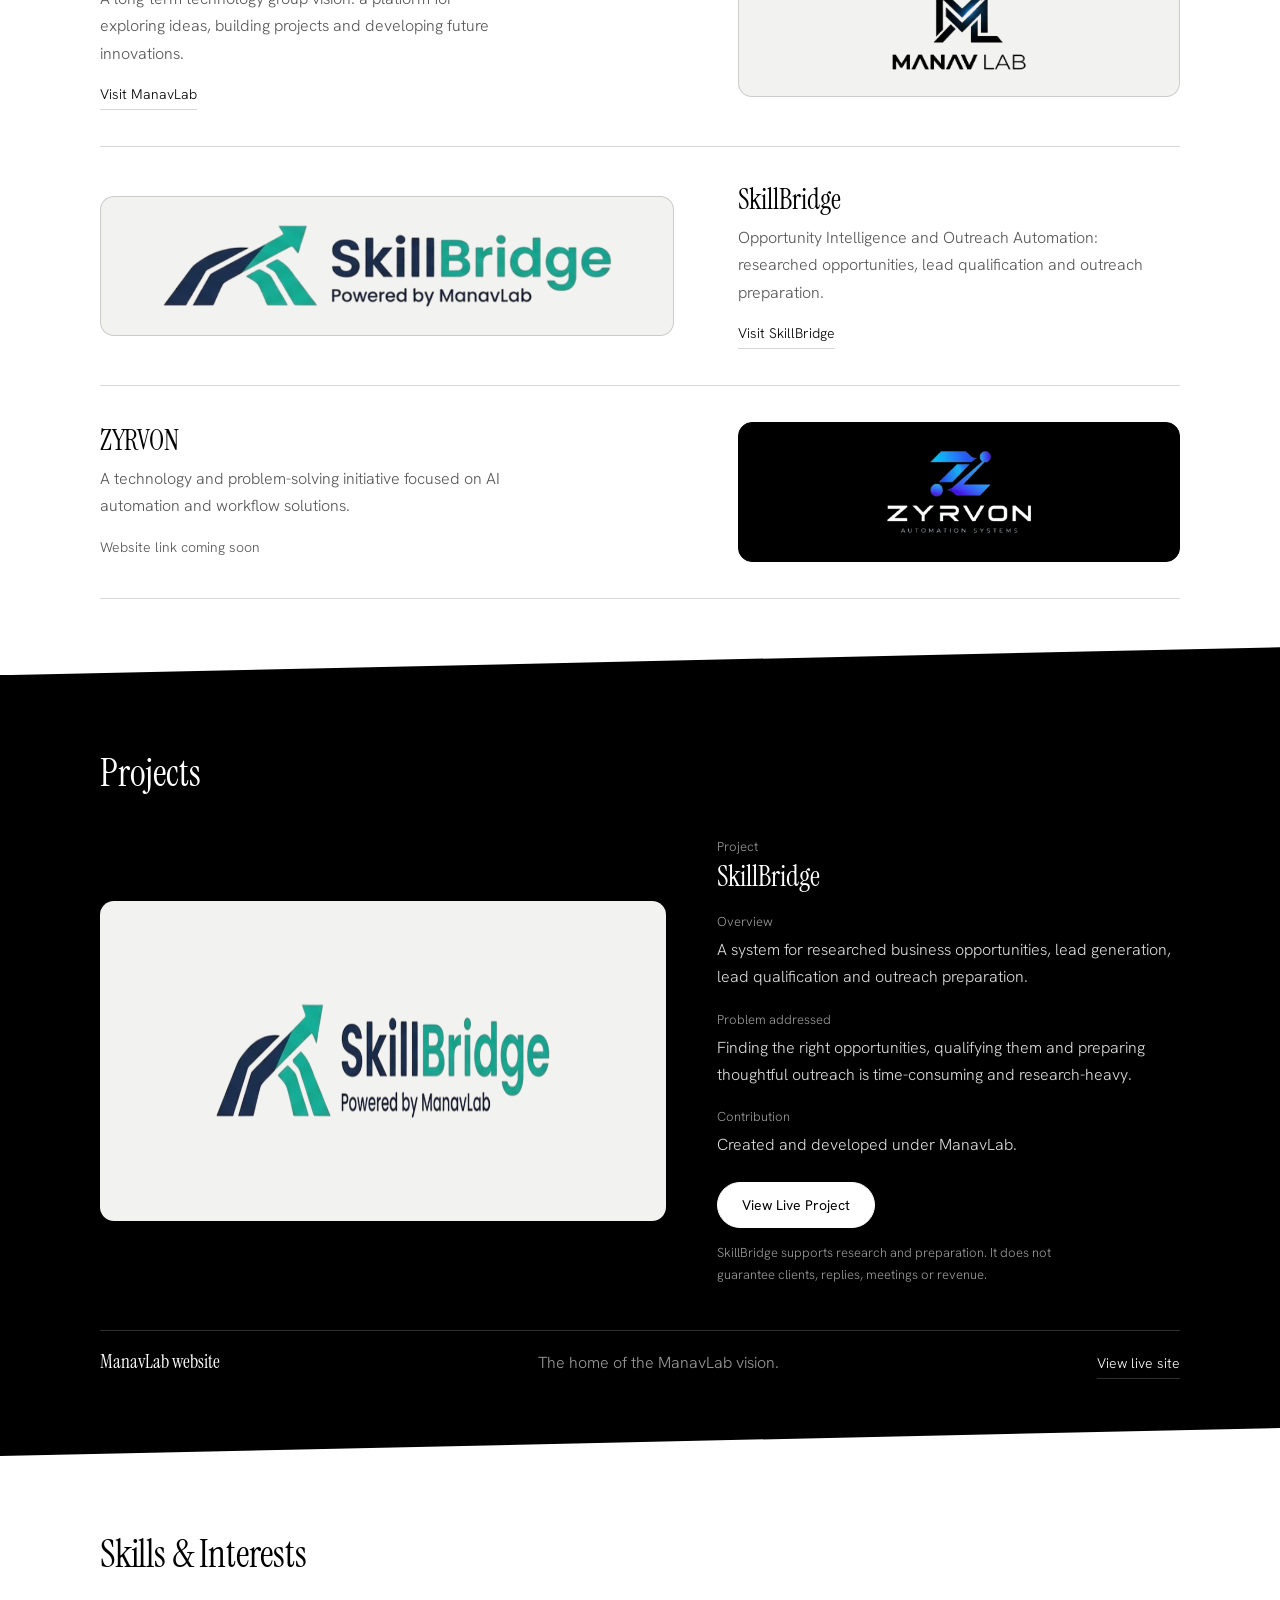
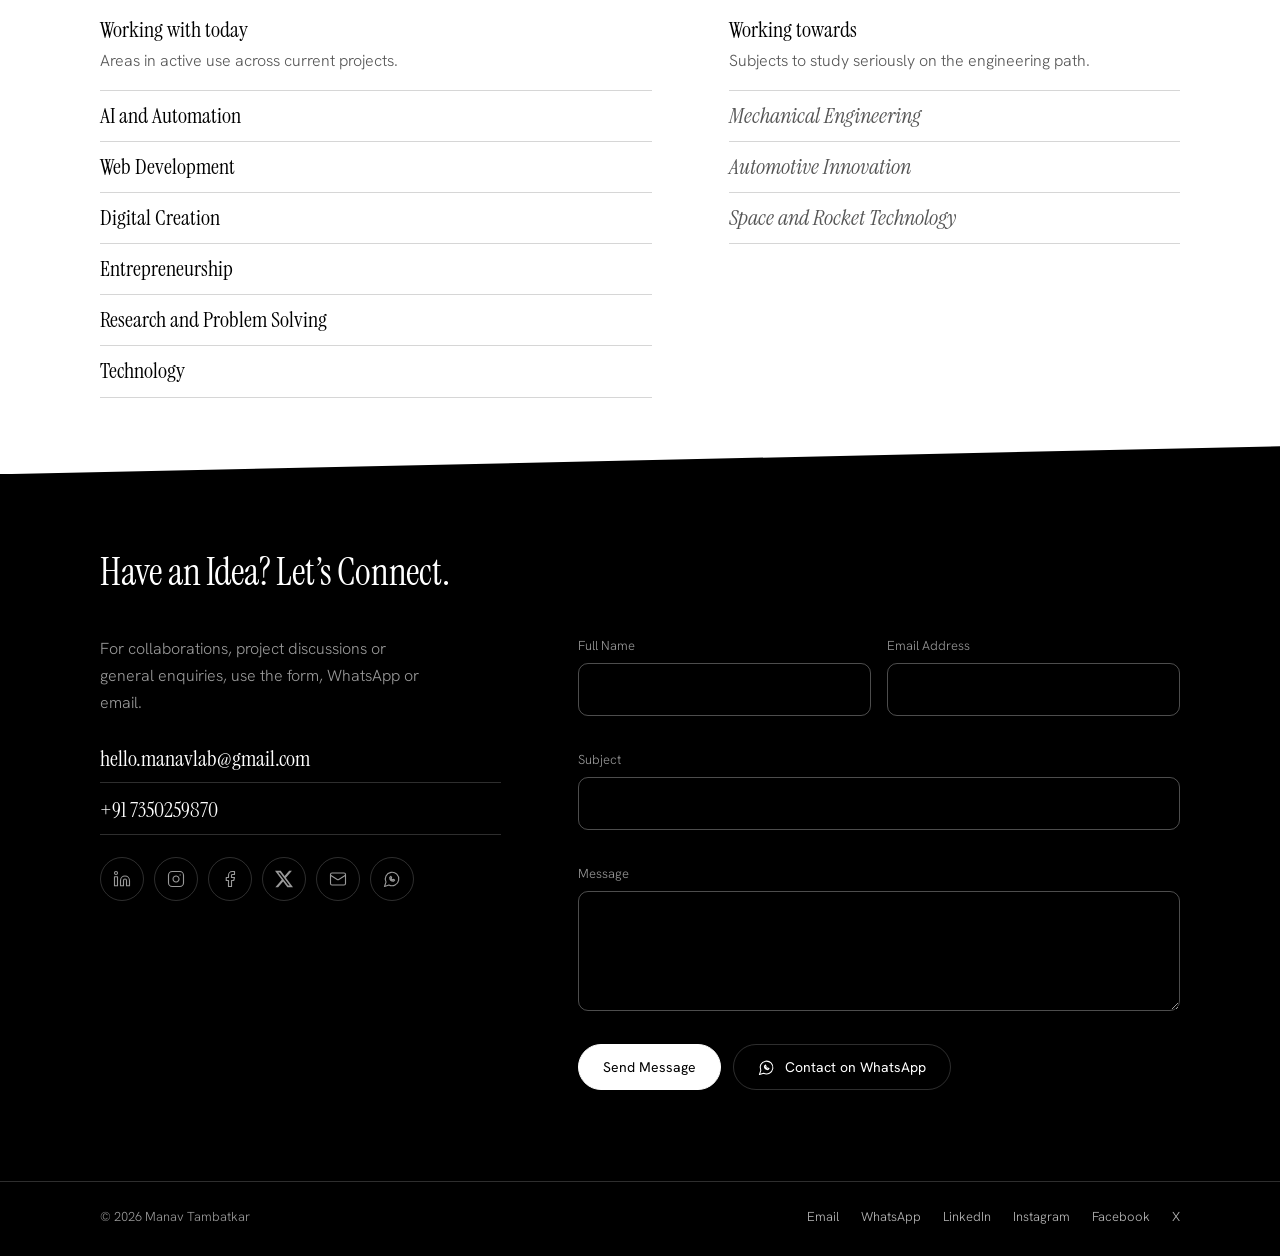
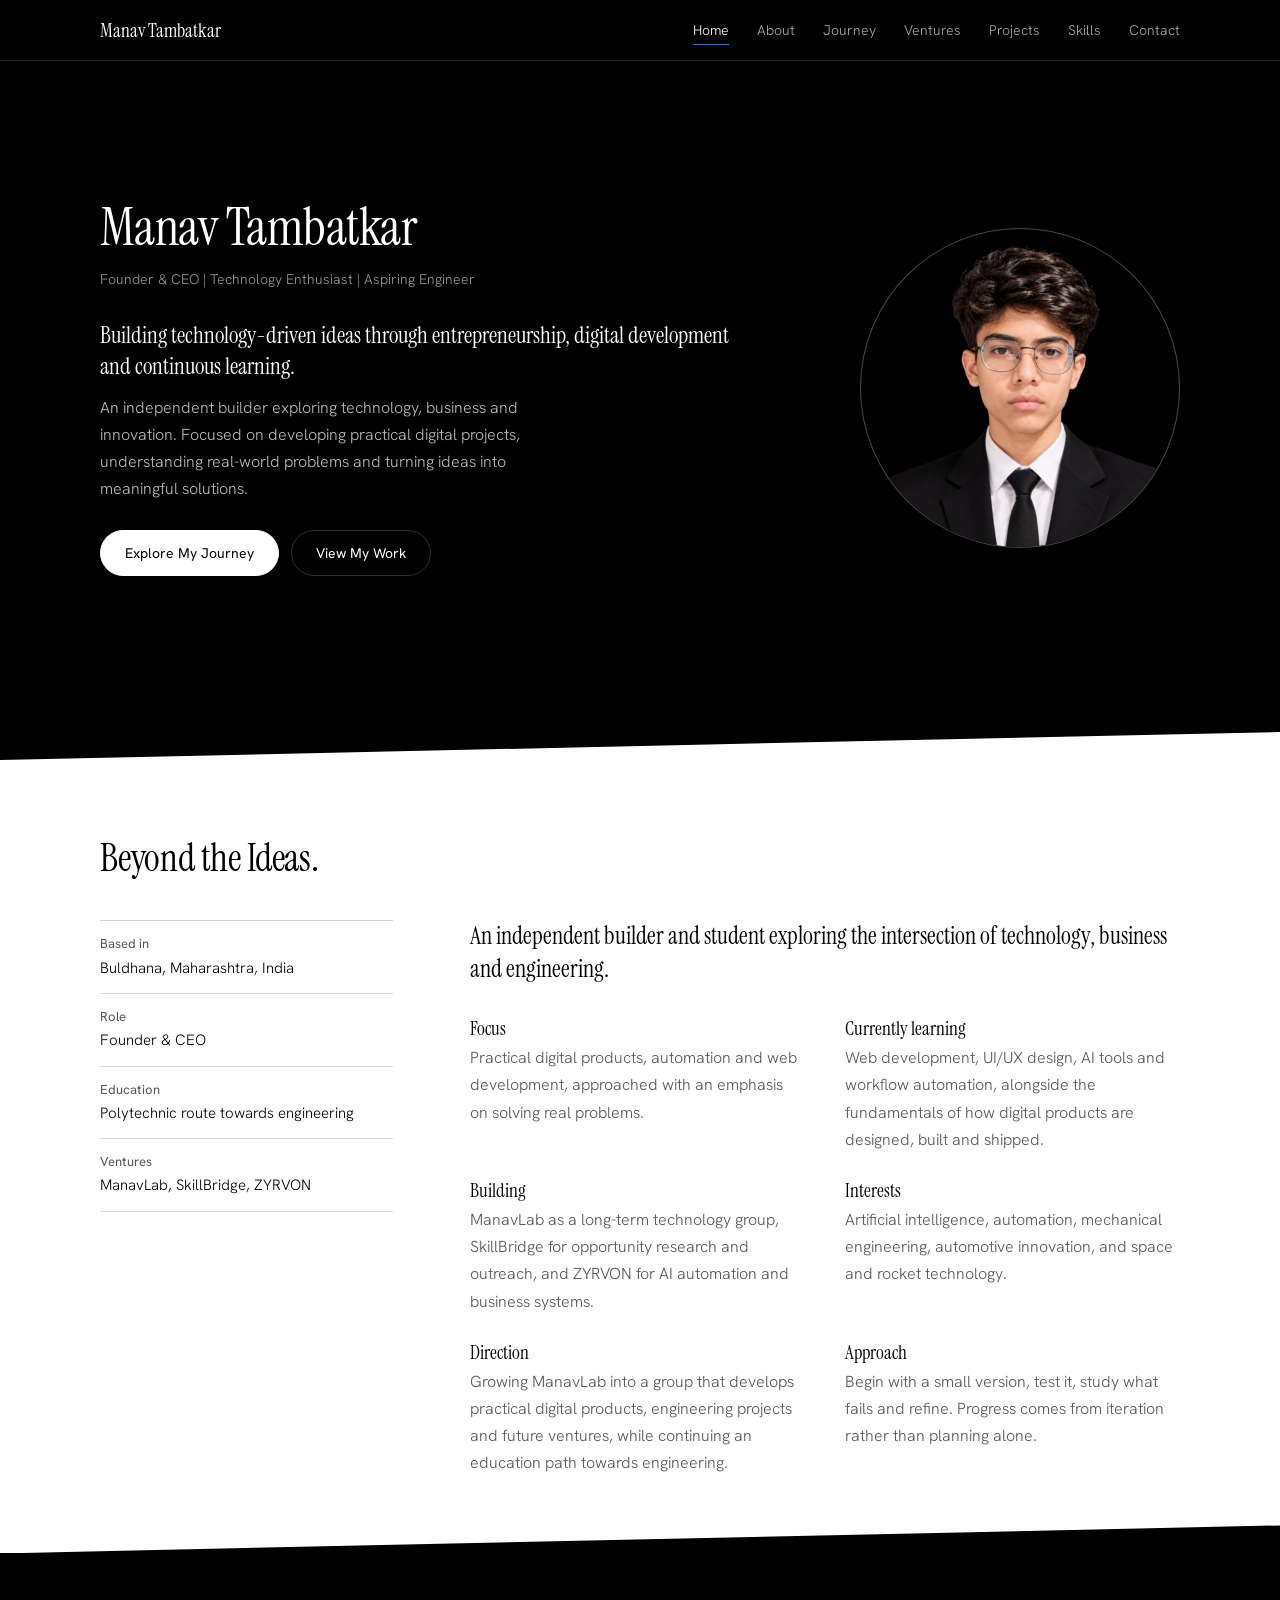
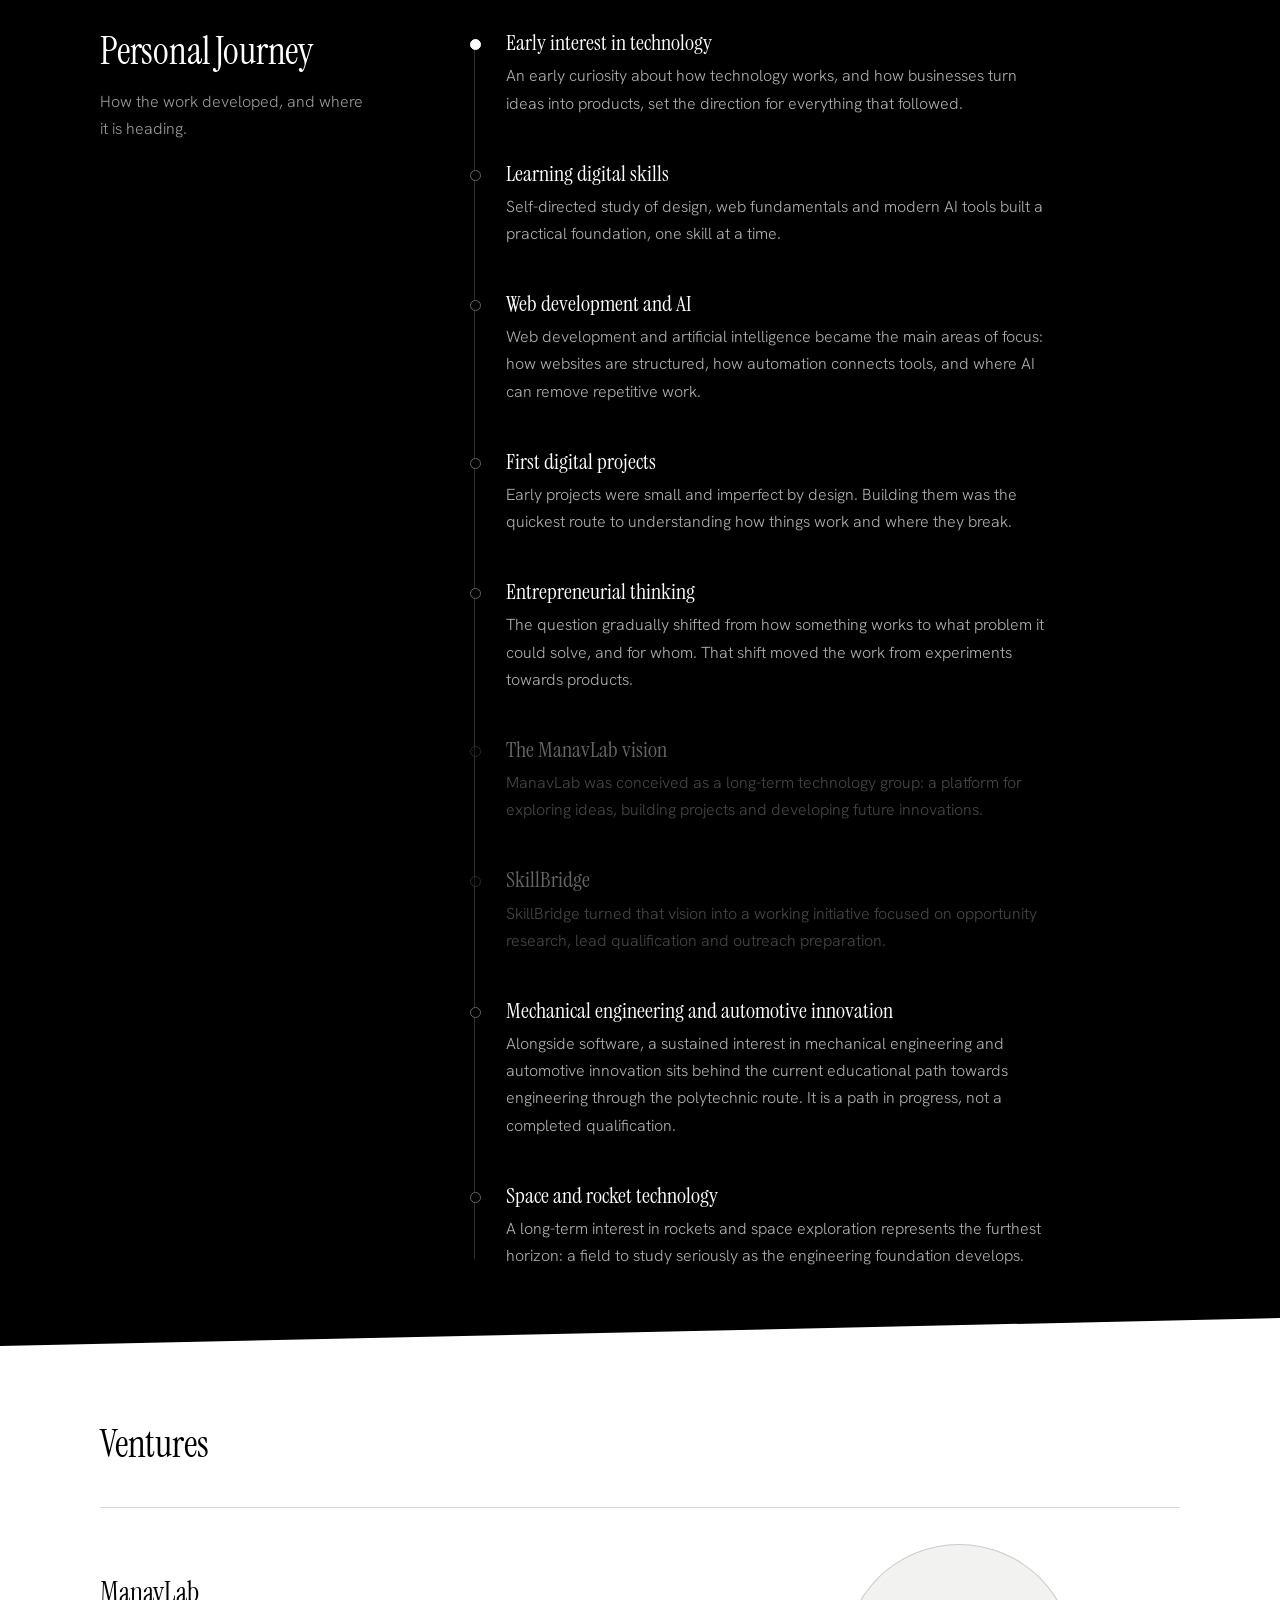
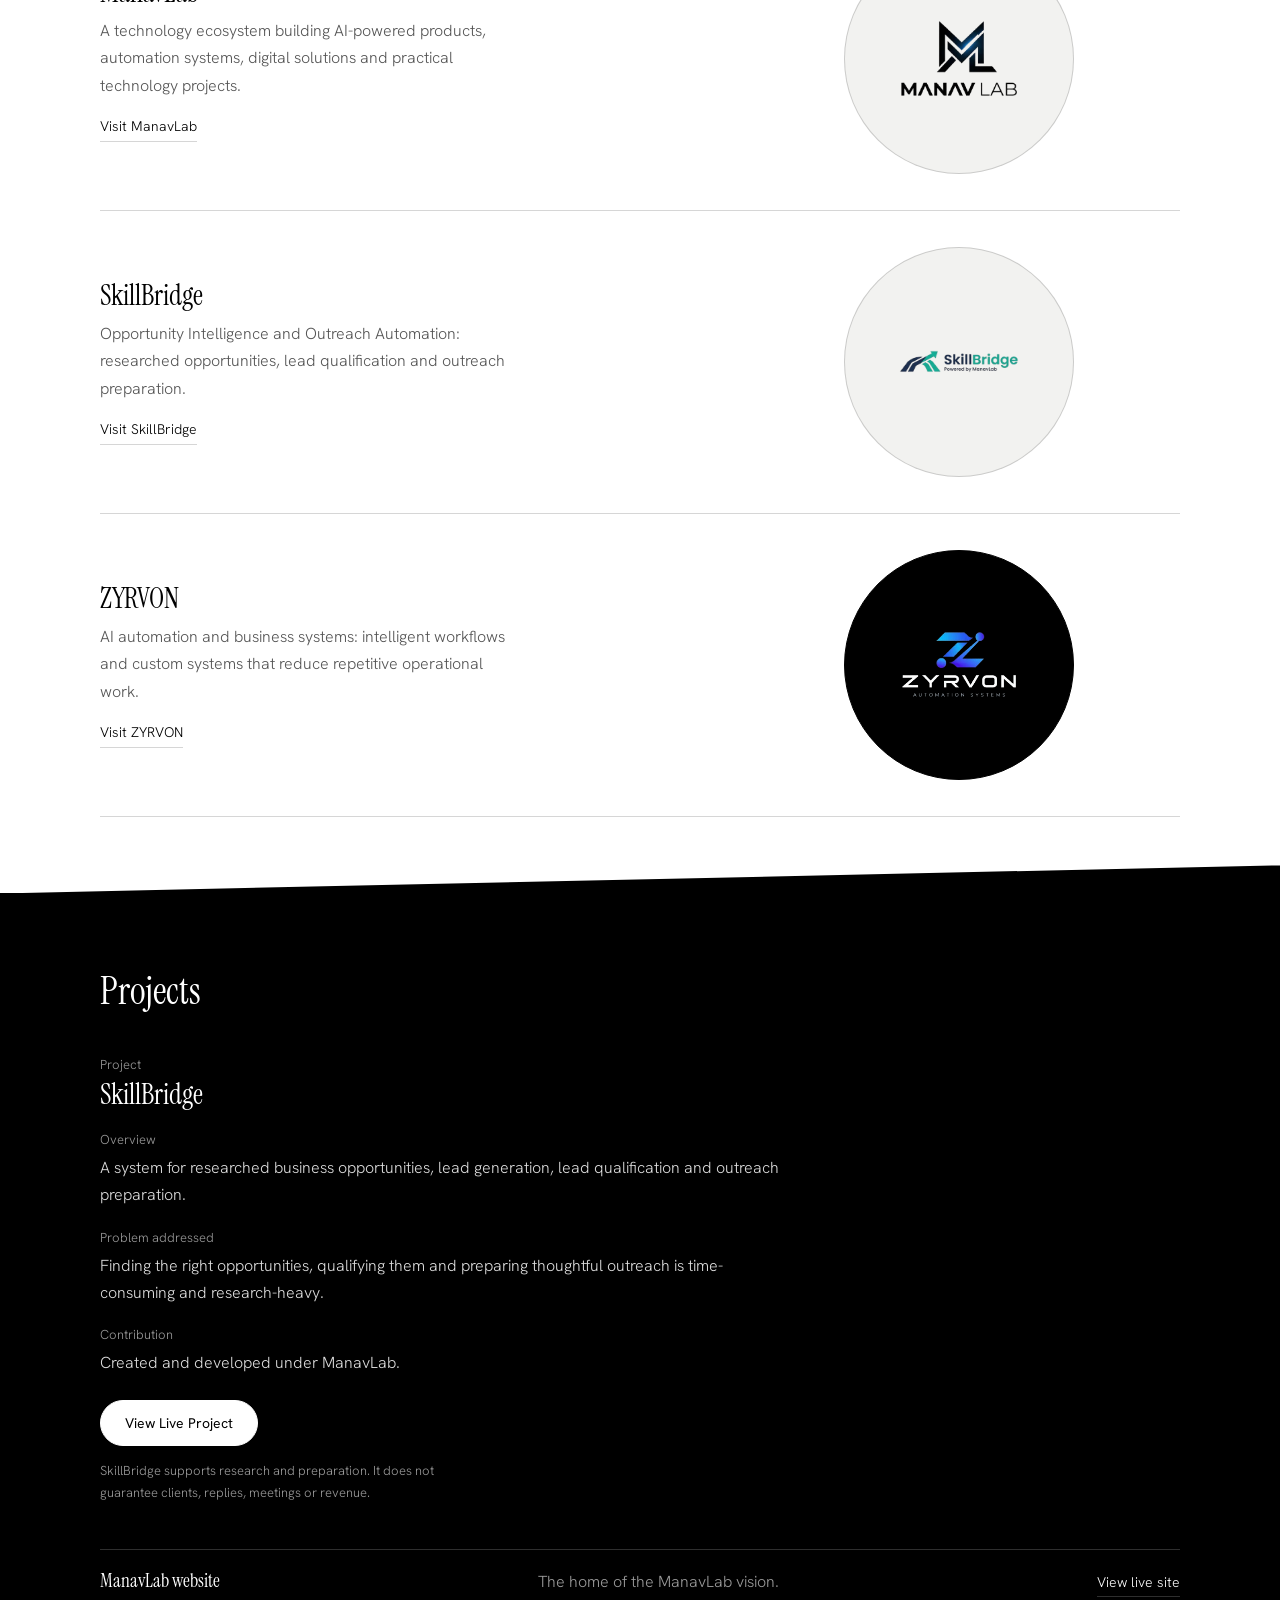
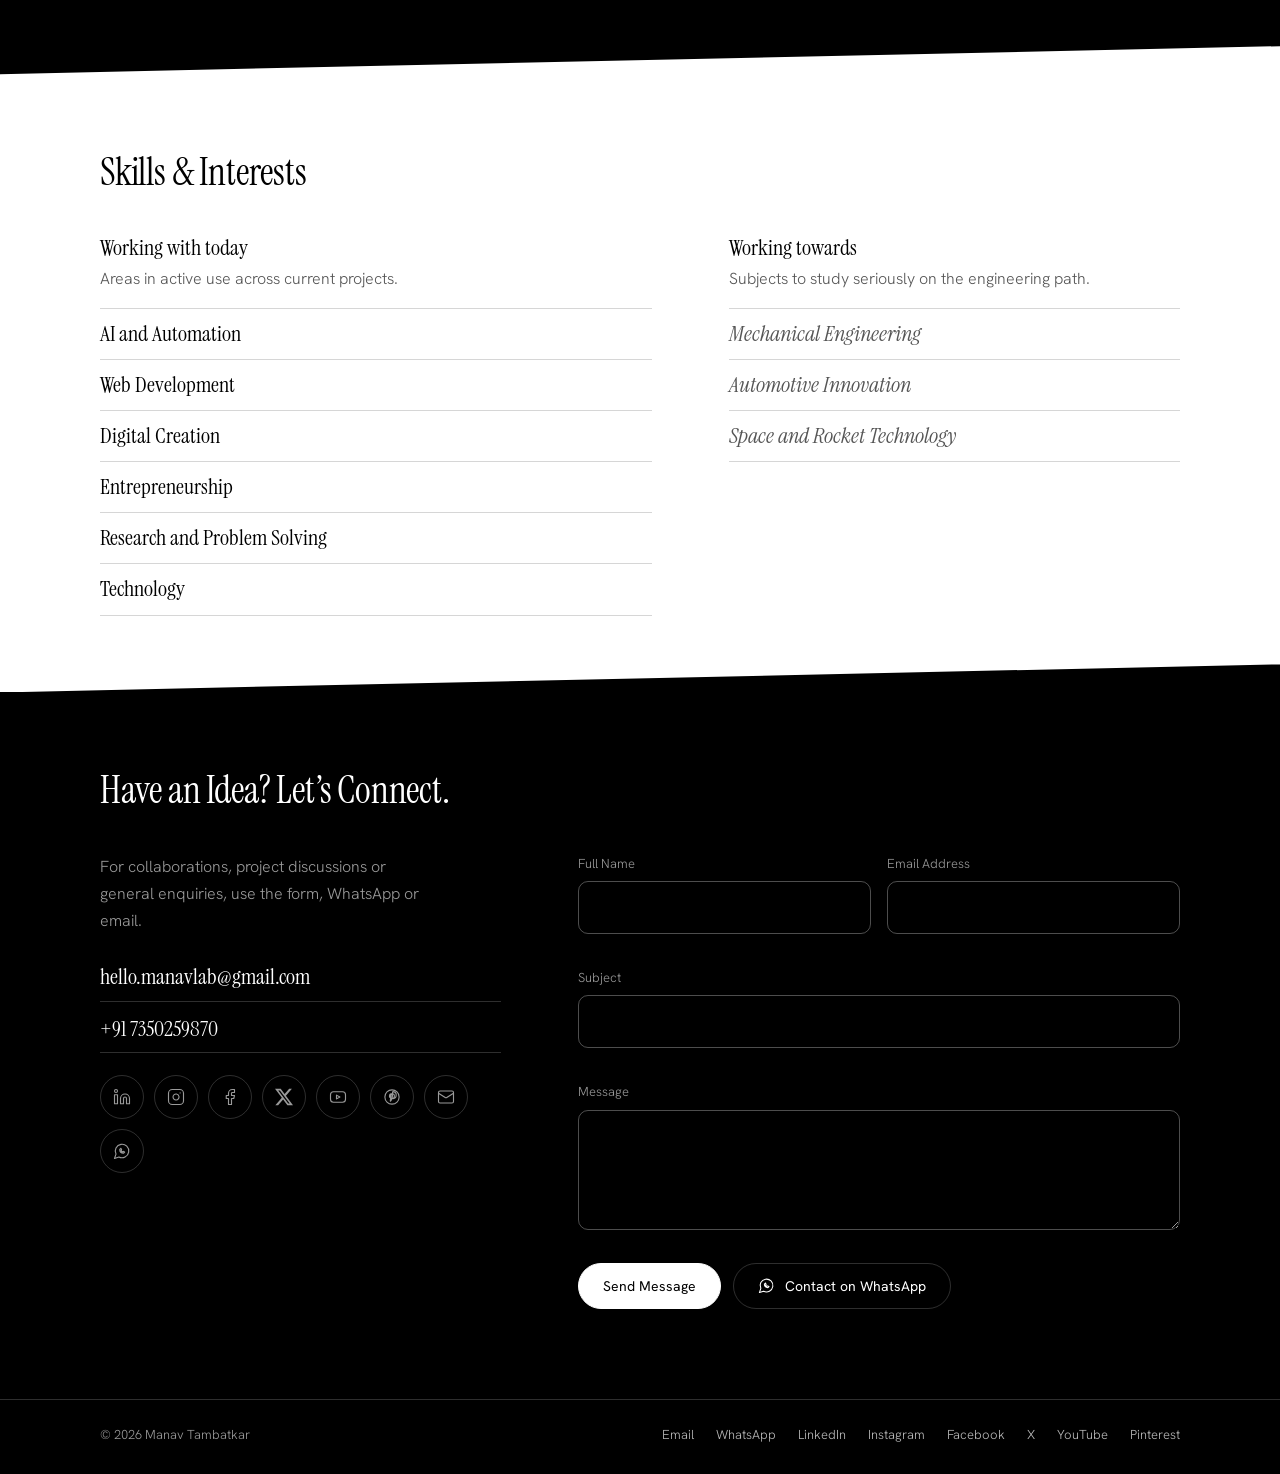
